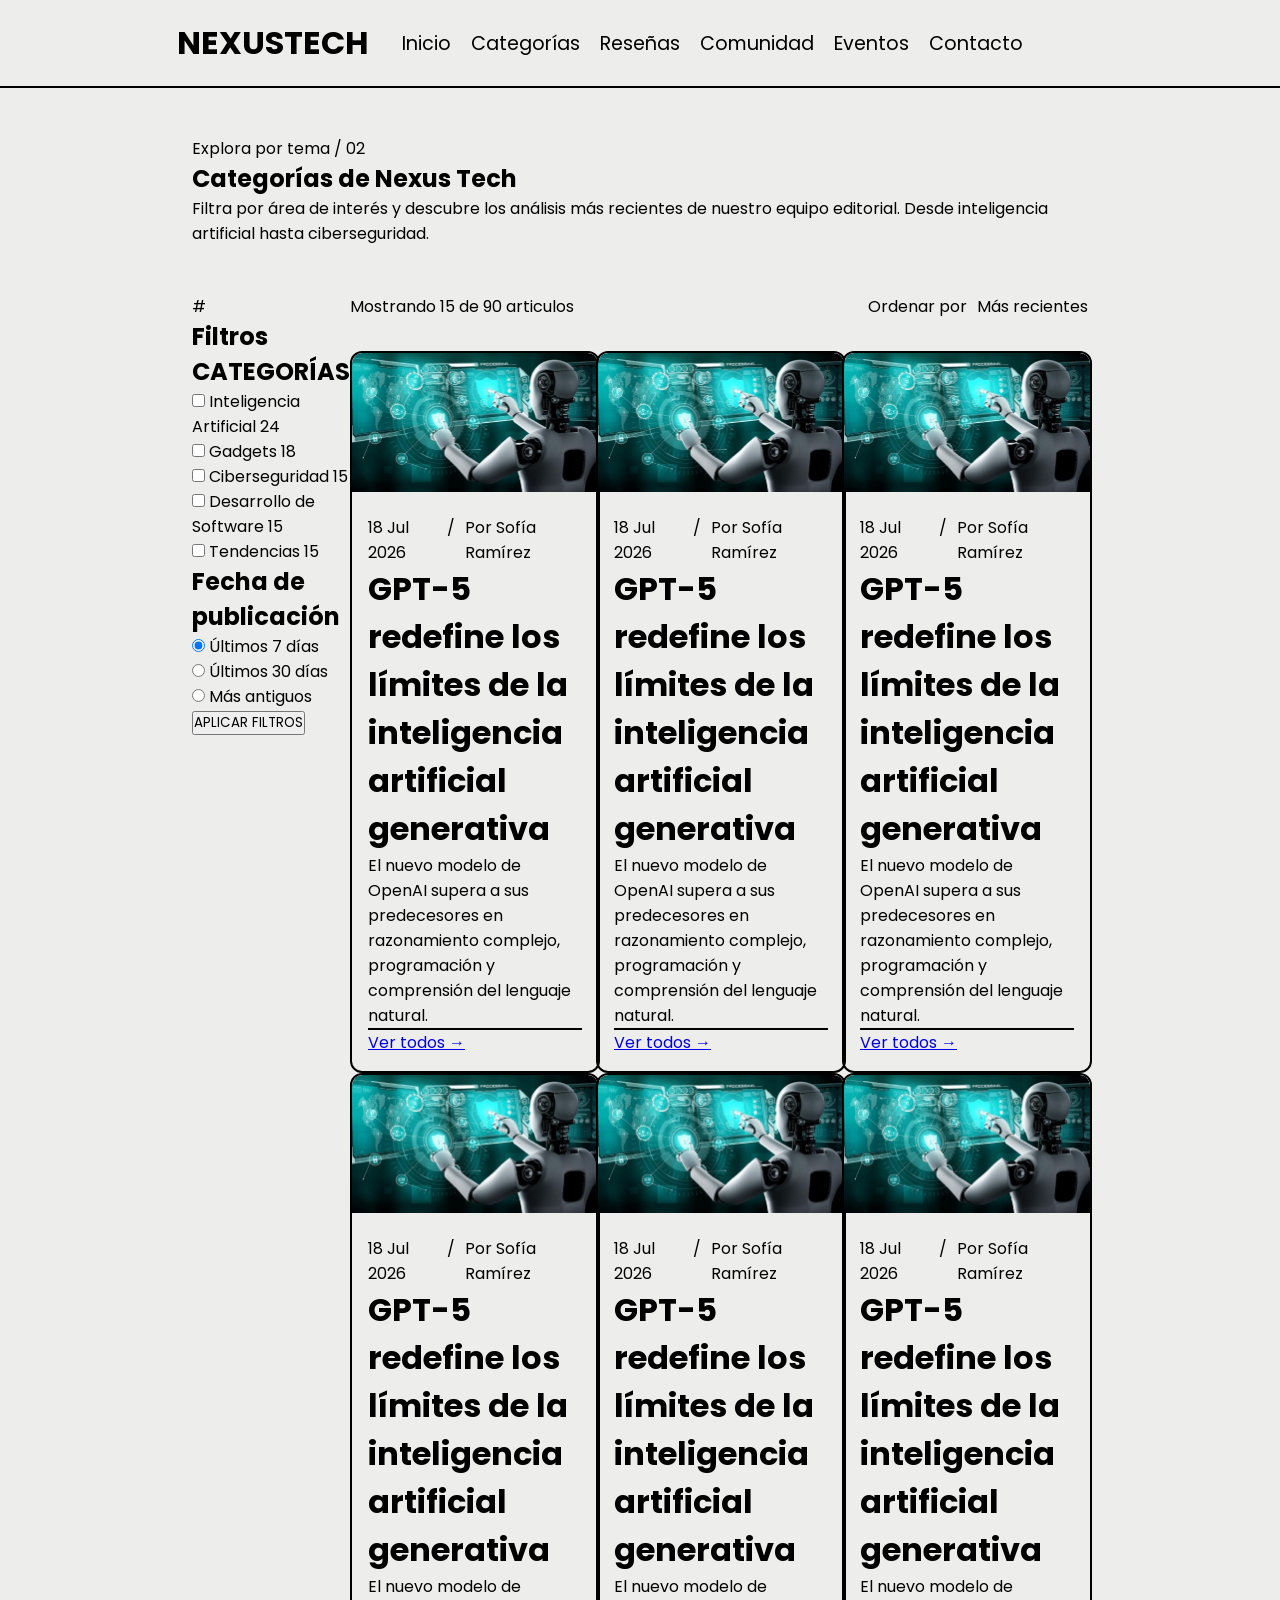
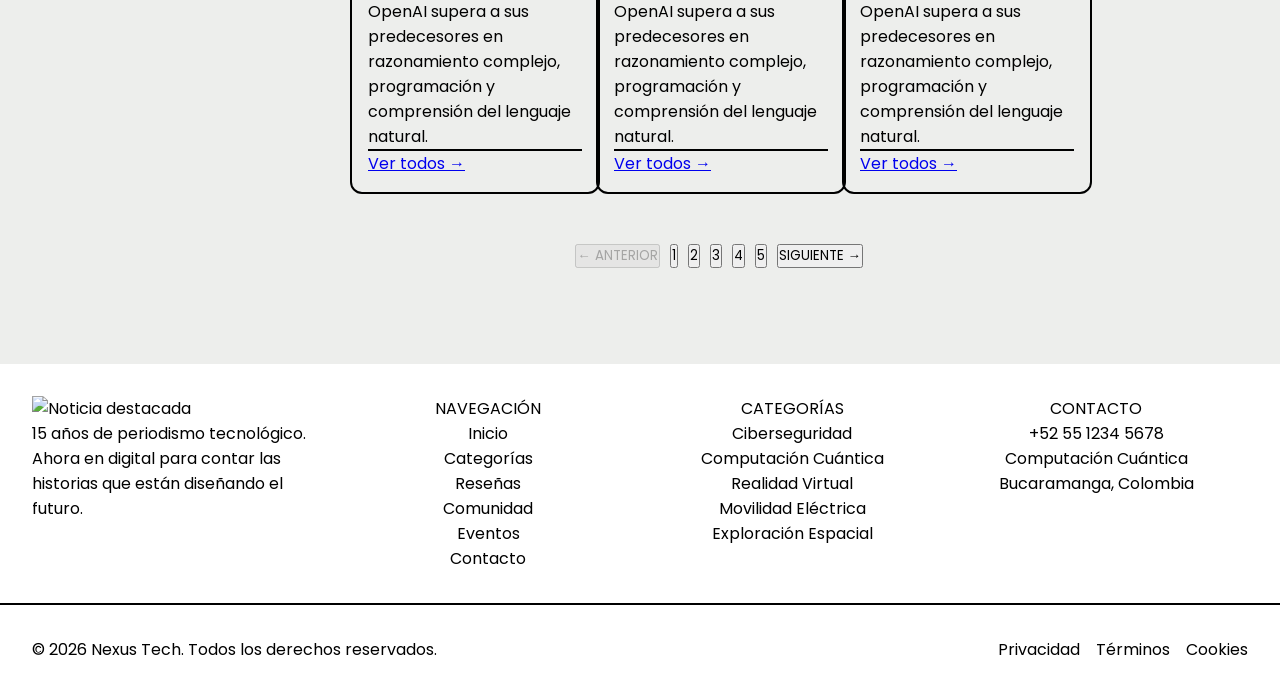
==== pages/categorias.html @ 527f2204 ":sparkles:feat(pagina-categorias): Creacion y edicion archivo pagina-categorias.html y categorias cs" ====
<!DOCTYPE html>
<html lang="en">
<head>
    <meta charset="UTF-8">
    <meta name="viewport" content="width=device-width, initial-scale=1.0">
    <link rel="stylesheet" href="/css/main.css">
    <link rel="stylesheet" href="/css/style.css">
    <link rel="stylesheet" href="/css/categorias.css">
    <title>Document</title>
</head>
<body>
    <header class="main-header">
        <div class="logo">
            <h1 class="title">NEXUSTECH</h1>
        </div>
        <nav class="navbar">
            <ul class="navbar__list">
                <li class="navbar__item">
                    <a href="../index.html" class="navbar__link navbar__link--active">Inicio</a>
                </li>
                <li class="navbar__item">
                    <a href="categorias.html" class="navbar__link">Categorías</a>
                </li>
                <li class="navbar__item">
                    <a href="resenas.html" class="navbar__link">Reseñas</a>
                </li>
                <li class="navbar__item">
                    <a href="contacto.html" class="navbar__link">Comunidad</a>
                </li>
                <li class="navbar__item">
                    <a href="contacto.html" class="navbar__link">Eventos</a>
                </li>
                <li class="navbar__item">
                    <a href="contacto.html" class="navbar__link">Contacto</a>
                </li>
            </ul>
        </nav>
    </header>
    <main>
        <!-------- Seccion del title header --------->
        <section>
            <div class="header-titles">
                <p class="header-titles__subtitle">Explora por tema / 02</p>
                <h1 class="header-titles__title">Categorías<section class="header-titles__title-light">&nbsp;de Nexus Tech</section></h1>
                <p class="header-titles__description">Filtra por área de interés y descubre los análisis más recientes de nuestro equipo editorial. Desde inteligencia artificial hasta ciberseguridad.</p>
            </div>
        </section>
        <!-------- Aside y articulos Grid --------->
        <div class="main-layout">
            <aside class="filter-sidebar">
                <p class="filter-sidebar__icono-title">#</p>
                <h1 class="filter-sidebar__title">Filtros</h1>
                <h1 class="filter-sidebar__title-categories">CATEGORÍAS</h1>
                <div class="filter-option">
                    <input type="checkbox" id="ia" name="category" value="ia">
                    <label for="ia">Inteligencia Artificial</label>
                    <span class="badge">24</span>
                </div>

                <div class="filter-option">
                    <input type="checkbox" id="gadgets" name="category" value="gadgets">
                    <label for="gadgets">Gadgets</label>
                    <span class="badge">18</span>
                </div>

                <div class="filter-option">
                    <input type="checkbox" id="ciberseguridad" name="category" value="ciberseguridad">
                    <label for="ciberseguridad">Ciberseguridad</label>
                    <span class="badge">15</span>
                </div>

                <div class="filter-option">
                    <input type="checkbox" id="ciberseguridad" name="category" value="ciberseguridad">
                    <label for="ciberseguridad">Desarrollo de Software</label>
                    <span class="badge">15</span>
                </div>

                <div class="filter-option">
                    <input type="checkbox" id="ciberseguridad" name="category" value="ciberseguridad">
                    <label for="ciberseguridad">Tendencias</label>
                    <span class="badge">15</span>
                </div>
                <h1 class="filter-sidebar__title-categories">Fecha de publicación</h1>
                <div class="filter-option">
                    <input type="radio" id="7dias" name="date_filter" value="7dias" checked>
                    <label for="7dias">Últimos 7 días</label>
                </div>

                <div class="filter-option">
                    <input type="radio" id="30dias" name="date_filter" value="30dias">
                    <label for="30dias">Últimos 30 días</label>
                </div>

                <div class="filter-option">
                    <input type="radio" id="antiguos" name="date_filter" value="antiguos">
                    <label for="antiguos">Más antiguos</label>
                </div>
                <button class="filter-sidebar__button">APLICAR FILTROS</button>
            </aside>
            <div class="section-cards">
                <div class="section-cards__header">
                    <div class="section-cards__section-left">
                        <p cards__header-title>Mostrando<section class="cards__header-title-light">&nbsp;15</section>&nbsp;de<section class="cards__header-title-light">&nbsp;90</section>&nbsp;articulos</p>
                    </div>
                    <div class="section-cards__section-right">
                        <p>Ordenar por</p>
                        <p class="section-right__box">Más recientes</p>
                    </div>
                </div>
                <div class="all-articles-grid">
                    <div class="grid-cards__card">
                        <picture>
                            <img src="/assets/img/tecnologia.jpg" alt="Noticia destacada" class="grid-cards__img">
                        </picture>
                        <div class="grid-cards__info">
                            <div class="grid-cards__header">
                                <p class="grid-cards__fecha">18 Jul 2026</p>
                                <span>/</span>
                                <p class="grid-cards__autor">Por <span class="grid-cards__autor--light">Sofía Ramírez</span></p>
                            </div>
                            <h1 class="grid-cards__title">GPT-5 redefine los límites de la inteligencia artificial generativa</h1>
                            <p class="grid-cards_description">El nuevo modelo de OpenAI supera a sus predecesores en razonamiento complejo, programación y comprensión del lenguaje natural.</p>
                            <a href="pages/categorias.html" class="grid-cards__link">
                                Ver todos <span class="section-header__arrow">→</span>
                            </a>
                        </div>
                    </div>
    
                    <div class="grid-cards__card">
                        <picture>
                            <img src="/assets/img/tecnologia.jpg" alt="Noticia destacada" class="grid-cards__img">
                        </picture>
                        <div class="grid-cards__info">
                            <div class="grid-cards__header">
                                <p class="grid-cards__fecha">18 Jul 2026</p>
                                <span>/</span>
                                <p class="grid-cards__autor">Por <span class="grid-cards__autor--light">Sofía Ramírez</span></p>
                            </div>
                            <h1 class="grid-cards__title">GPT-5 redefine los límites de la inteligencia artificial generativa</h1>
                            <p class="grid-cards_description">El nuevo modelo de OpenAI supera a sus predecesores en razonamiento complejo, programación y comprensión del lenguaje natural.</p>
                            <a href="pages/categorias.html" class="grid-cards__link">
                                Ver todos <span class="section-header__arrow">→</span>
                            </a>
                        </div>
                    </div>
                    <div class="grid-cards__card">
                        <picture>
                            <img src="/assets/img/tecnologia.jpg" alt="Noticia destacada" class="grid-cards__img">
                        </picture>
                        <div class="grid-cards__info">
                            <div class="grid-cards__header">
                                <p class="grid-cards__fecha">18 Jul 2026</p>
                                <span>/</span>
                                <p class="grid-cards__autor">Por <span class="grid-cards__autor--light">Sofía Ramírez</span></p>
                            </div>
                            <h1 class="grid-cards__title">GPT-5 redefine los límites de la inteligencia artificial generativa</h1>
                            <p class="grid-cards_description">El nuevo modelo de OpenAI supera a sus predecesores en razonamiento complejo, programación y comprensión del lenguaje natural.</p>
                            <a href="pages/categorias.html" class="grid-cards__link">
                                Ver todos <span class="section-header__arrow">→</span>
                            </a>
                        </div>
                    </div>
                    <div class="grid-cards__card">
                        <picture>
                            <img src="/assets/img/tecnologia.jpg" alt="Noticia destacada" class="grid-cards__img">
                        </picture>
                        <div class="grid-cards__info">
                            <div class="grid-cards__header">
                                <p class="grid-cards__fecha">18 Jul 2026</p>
                                <span>/</span>
                                <p class="grid-cards__autor">Por <span class="grid-cards__autor--light">Sofía Ramírez</span></p>
                            </div>
                            <h1 class="grid-cards__title">GPT-5 redefine los límites de la inteligencia artificial generativa</h1>
                            <p class="grid-cards_description">El nuevo modelo de OpenAI supera a sus predecesores en razonamiento complejo, programación y comprensión del lenguaje natural.</p>
                            <a href="pages/categorias.html" class="grid-cards__link">
                                Ver todos <span class="section-header__arrow">→</span>
                            </a>
                        </div>
                    </div>
                    <div class="grid-cards__card">
                        <picture>
                            <img src="/assets/img/tecnologia.jpg" alt="Noticia destacada" class="grid-cards__img">
                        </picture>
                        <div class="grid-cards__info">
                            <div class="grid-cards__header">
                                <p class="grid-cards__fecha">18 Jul 2026</p>
                                <span>/</span>
                                <p class="grid-cards__autor">Por <span class="grid-cards__autor--light">Sofía Ramírez</span></p>
                            </div>
                            <h1 class="grid-cards__title">GPT-5 redefine los límites de la inteligencia artificial generativa</h1>
                            <p class="grid-cards_description">El nuevo modelo de OpenAI supera a sus predecesores en razonamiento complejo, programación y comprensión del lenguaje natural.</p>
                            <a href="pages/categorias.html" class="grid-cards__link">
                                Ver todos <span class="section-header__arrow">→</span>
                            </a>
                        </div>
                    </div>
                    <div class="grid-cards__card">
                        <picture>
                            <img src="/assets/img/tecnologia.jpg" alt="Noticia destacada" class="grid-cards__img">
                        </picture>
                        <div class="grid-cards__info">
                            <div class="grid-cards__header">
                                <p class="grid-cards__fecha">18 Jul 2026</p>
                                <span>/</span>
                                <p class="grid-cards__autor">Por <span class="grid-cards__autor--light">Sofía Ramírez</span></p>
                            </div>
                            <h1 class="grid-cards__title">GPT-5 redefine los límites de la inteligencia artificial generativa</h1>
                            <p class="grid-cards_description">El nuevo modelo de OpenAI supera a sus predecesores en razonamiento complejo, programación y comprensión del lenguaje natural.</p>
                            <a href="pages/categorias.html" class="grid-cards__link">
                                Ver todos <span class="section-header__arrow">→</span>
                            </a>
                        </div>
                    </div>
                </div>
                <div aria-label="Paginación de artículos">
                    <ul class="pagination">
                        <li>
                            <button class="page-btn page-prev" disabled>&larr; ANTERIOR</button>
                        </li>
                        <li>
                            <button class="page-btn active" aria-current="page">1</button>
                        </li>
                        <li>
                            <button class="page-btn">2</button>
                        </li>
                        <li>
                            <button class="page-btn">3</button>
                        </li>
                        <li>
                            <button class="page-btn">4</button>
                        </li>
                        <li>
                            <button class="page-btn">5</button>
                        </li>
                        <li>
                            <button class="page-btn">SIGUIENTE &rarr;</button>
                        </li>
                    </ul>
                </div>
            </div>
        </div>
    </main>
    <footer>
        <div class="footer-grid">
            <div class="footer-grid__section-one">
                <picture>
                    <img src="/assets/img/" alt="Noticia destacada" class="section-one__img">
                </picture>
                <p>15 años de periodismo tecnológico. Ahora en digital para contar las historias que están diseñando el futuro.</p>
            </div>
            <div class="footer-grid__section-list">
                <p class="section-two__light">NAVEGACIÓN</p>
                <p>Inicio</p>
                <p>Categorías</p>
                <p>Reseñas</p>
                <p>Comunidad</p>
                <p>Eventos</p>
                <p>Contacto</p>
            </div>
            <div class="footer-grid__section-list">
                <p section-three__light>CATEGORÍAS</p>
                <p>Ciberseguridad</p>
                <p>Computación Cuántica</p>
                <p>Realidad Virtual</p>
                <p>Movilidad Eléctrica</p>
                <p>Exploración Espacial</p>
            </div>
            <div class="footer-grid__section-list">
                <p section-four__light>CONTACTO</p>
                <p>+52 55 1234 5678</p>
                <p>Computación Cuántica</p>
                <p>Bucaramanga, Colombia</p>
            </div>
        </div>
        <div class="footer-bottom">
            <p>© 2026 Nexus Tech. Todos los derechos reservados.</p>
            <div class="footer-bottom__info">
                <p>Privacidad</p>
                <p>Términos</p>
                <p>Cookies</p>
            </div>
        </div>
    </footer>
    
</body>
</html>
---- css/main.css ----
@import url('https://fonts.googleapis.com/css2?family=Lora:ital,wght@0,400..700;1,400..700&family=Poppins:wght@400;900&display=swap');

:root{
    --primary-color: #edeeec;
    --secundary-color: #6ea8dc;
}

*{
    padding: 0;
    margin: 0;
    font-family: "Poppins", sans-serif;
}

body{
    background-color: var(--primary-color);
}
---- css/style.css ----
/*----------HEADER-----------*/

.main-header{
    display: flex;
    justify-content: space-around;
    padding: 1.2rem 15rem 1.2rem 10rem;
    border-bottom: 2px solid black;
    align-items: center;
}

.navbar__list{
    display: flex;
    gap: 20px;
}

ul {
  list-style: none; 
  padding: 0;       
  margin: 0;        
}

.navbar__item a{
    font-size: 1.2rem;
    font-weight: 400;
    text-decoration: none;
    color: black;
}

/*----------BANNER-----------*/

.banner {
    display: flex;
    justify-content: space-between;
    align-items: stretch; 
    width: 70vw;
    height: auto;
    border: 2px solid black;
    border-radius: 1rem;
    margin: 2rem auto 0; 
    overflow: hidden;
    padding: 0; 
}


.banner__firstSection {
    display: flex;
    flex-direction: column;
    justify-content: center; 
    width: 60%;
    gap: 1rem;
    border-right: 2px solid var(--color-border, #333);   
    padding: 4rem 6rem 4rem 4rem
}

.banner__buttons{
    display: flex;
    gap: 1rem;
}

.banner__buttons .button_uno{
    width: 10rem;
    height: 3rem;
    border-radius: 5px;
}

.banner__buttons .button_dos{
    width: 9rem;
    height: 3rem;
    border-radius: 5px;
}

.banner__secondSection {
    width: 50%;
    display: flex;
    flex-direction: column;
    justify-content: center;
    padding: 1rem 1rem 1rem 1rem;
}

.secondSection_card{
    width: 100%;                  
    height: 100%;
    background-color: white;
}

/*----------ARTICLES SECTION-----------*/

.articles-section{
    display: flex;
    margin: auto;
    margin-top: 3rem;
    width: 70vw;
    flex-direction: column;
    justify-content: center;
}

.section-header{
    justify-content: center;
}

.section-header__title-group{
    display: flex;
    align-items: center;
    justify-content: space-between;
}

/*----------CARDS----------*/

.grid-cards{
    display: grid;
    grid-template-columns: repeat(3, 1fr);
    grid-template-rows: repeat(2,1fr);
    row-gap: 2rem;
    column-gap: 5rem;
    
}

.grid-cards__card{
    width: 100%;
    height: auto;
    border: 2px solid black;
    border-radius: 12px;
    overflow: hidden;
}

.grid-cards__img{
    width: 100%;
    border-radius: 10px 10px 0 0;
    overflow: hidden;
}

.grid-cards__info{
    padding: 1rem;
}

.grid-cards__header{
    display: flex;
    gap: 10px
}

.grid-cards_description{
    border-bottom: 2px solid black;
}

footer{
    background-color: white;
    margin: auto;
    margin-top: 6rem;
}

.footer-grid{
    display: grid;
    grid-template-columns: repeat(4, 1fr);
    padding: 2rem;
    border-bottom: 2px solid black;
}

.footer-grid__section-list{
    display: flex;
    flex-direction: column;
    text-align: center;
}

.footer-bottom{
    display: flex;
    justify-content: space-between;
    padding: 2rem;
}

.footer-bottom p{
    width: 40%;
}

.footer-bottom__info{
    display: flex;
    gap: 1rem;
}
---- css/categorias.css ----
.header-titles{
    margin: auto;
    margin-top: 3rem;
    width: 70vw;
}

.header-titles__title{
    display: flex;
}

.main-layout{
    display: flex;
    margin: auto;
    margin-top: 3rem;
    width: 70vw;
}

.all-articles-grid{
    display: grid;
    grid-template-columns: repeat(3,1fr);
}

.section-cards__header{
    display: flex;
    justify-content: space-between;
    margin-bottom: 2rem;
}

.section-cards__section-left{
    display: flex;
}

.section-cards__section-right{
    display: flex;
    gap: 10px;
}

.pagination{
    display: flex;
    justify-content: center;
    margin-top: 3rem;
    gap: 10px;
}
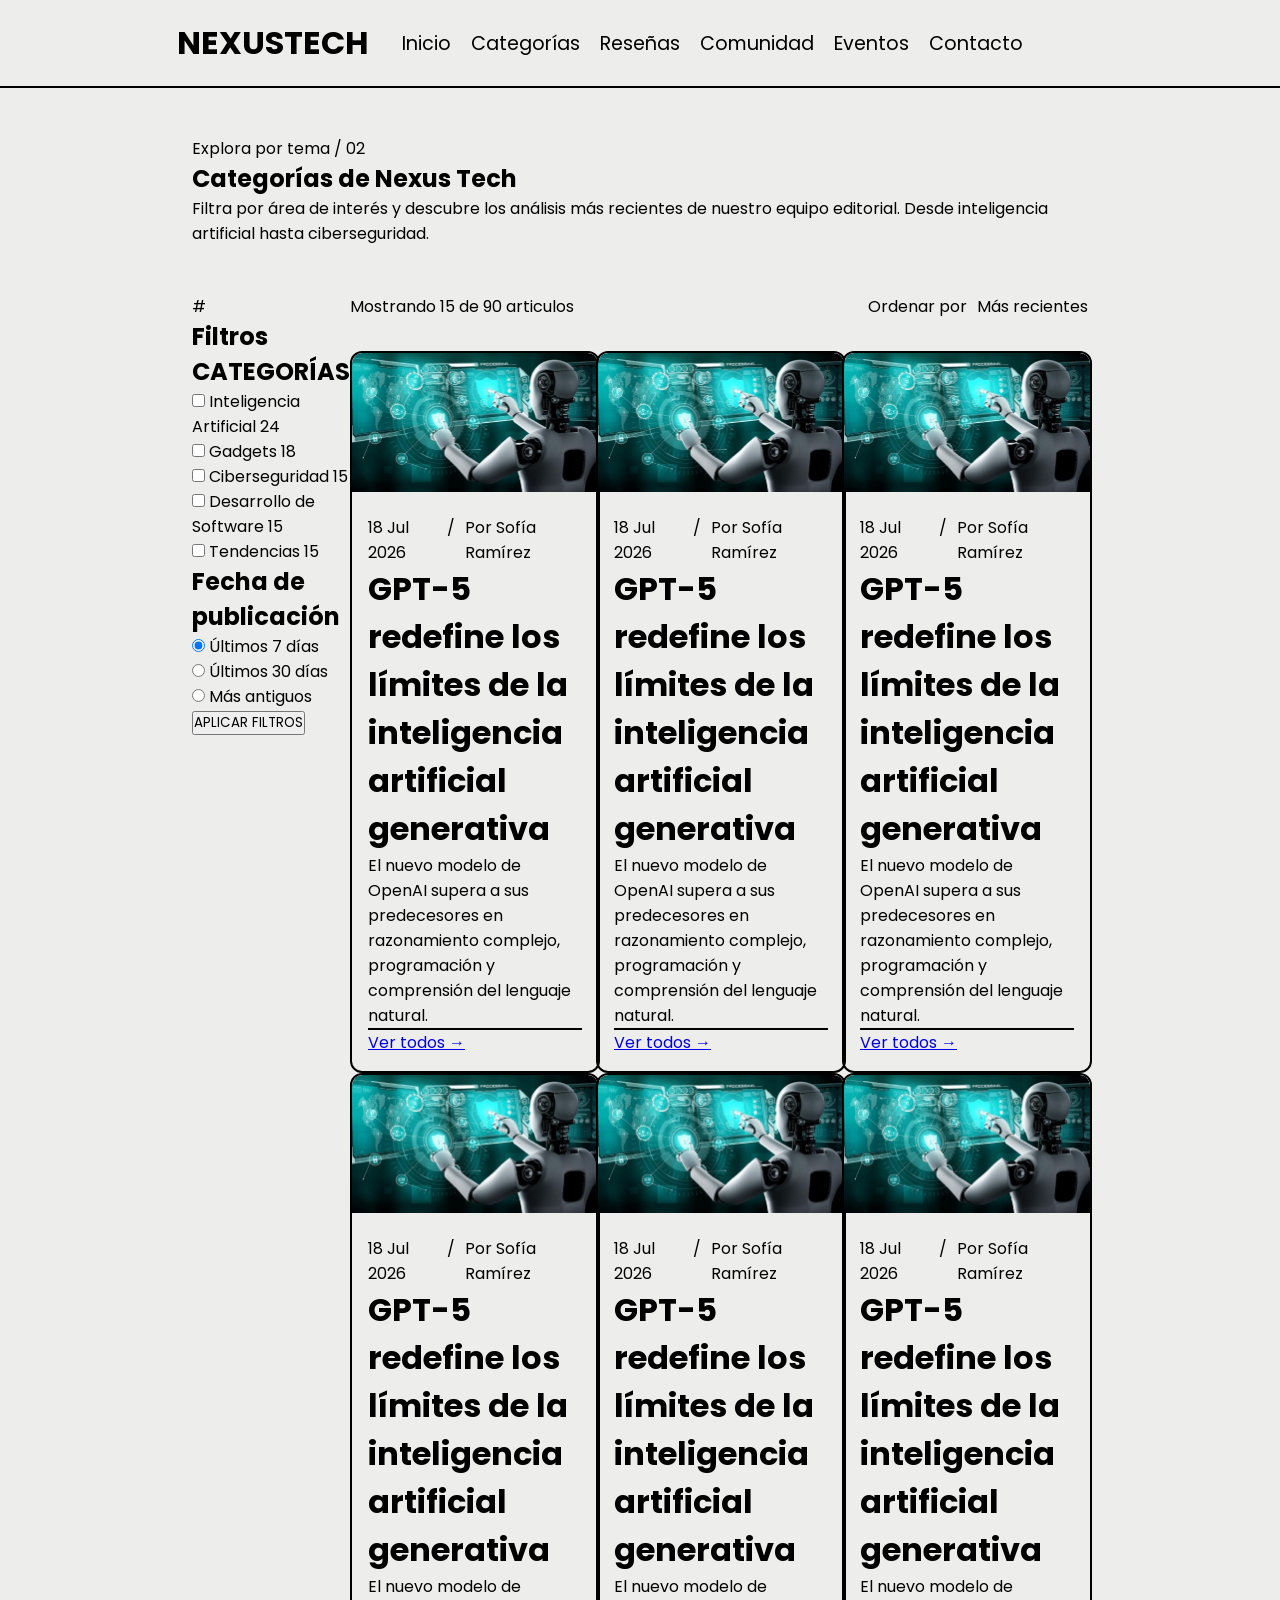
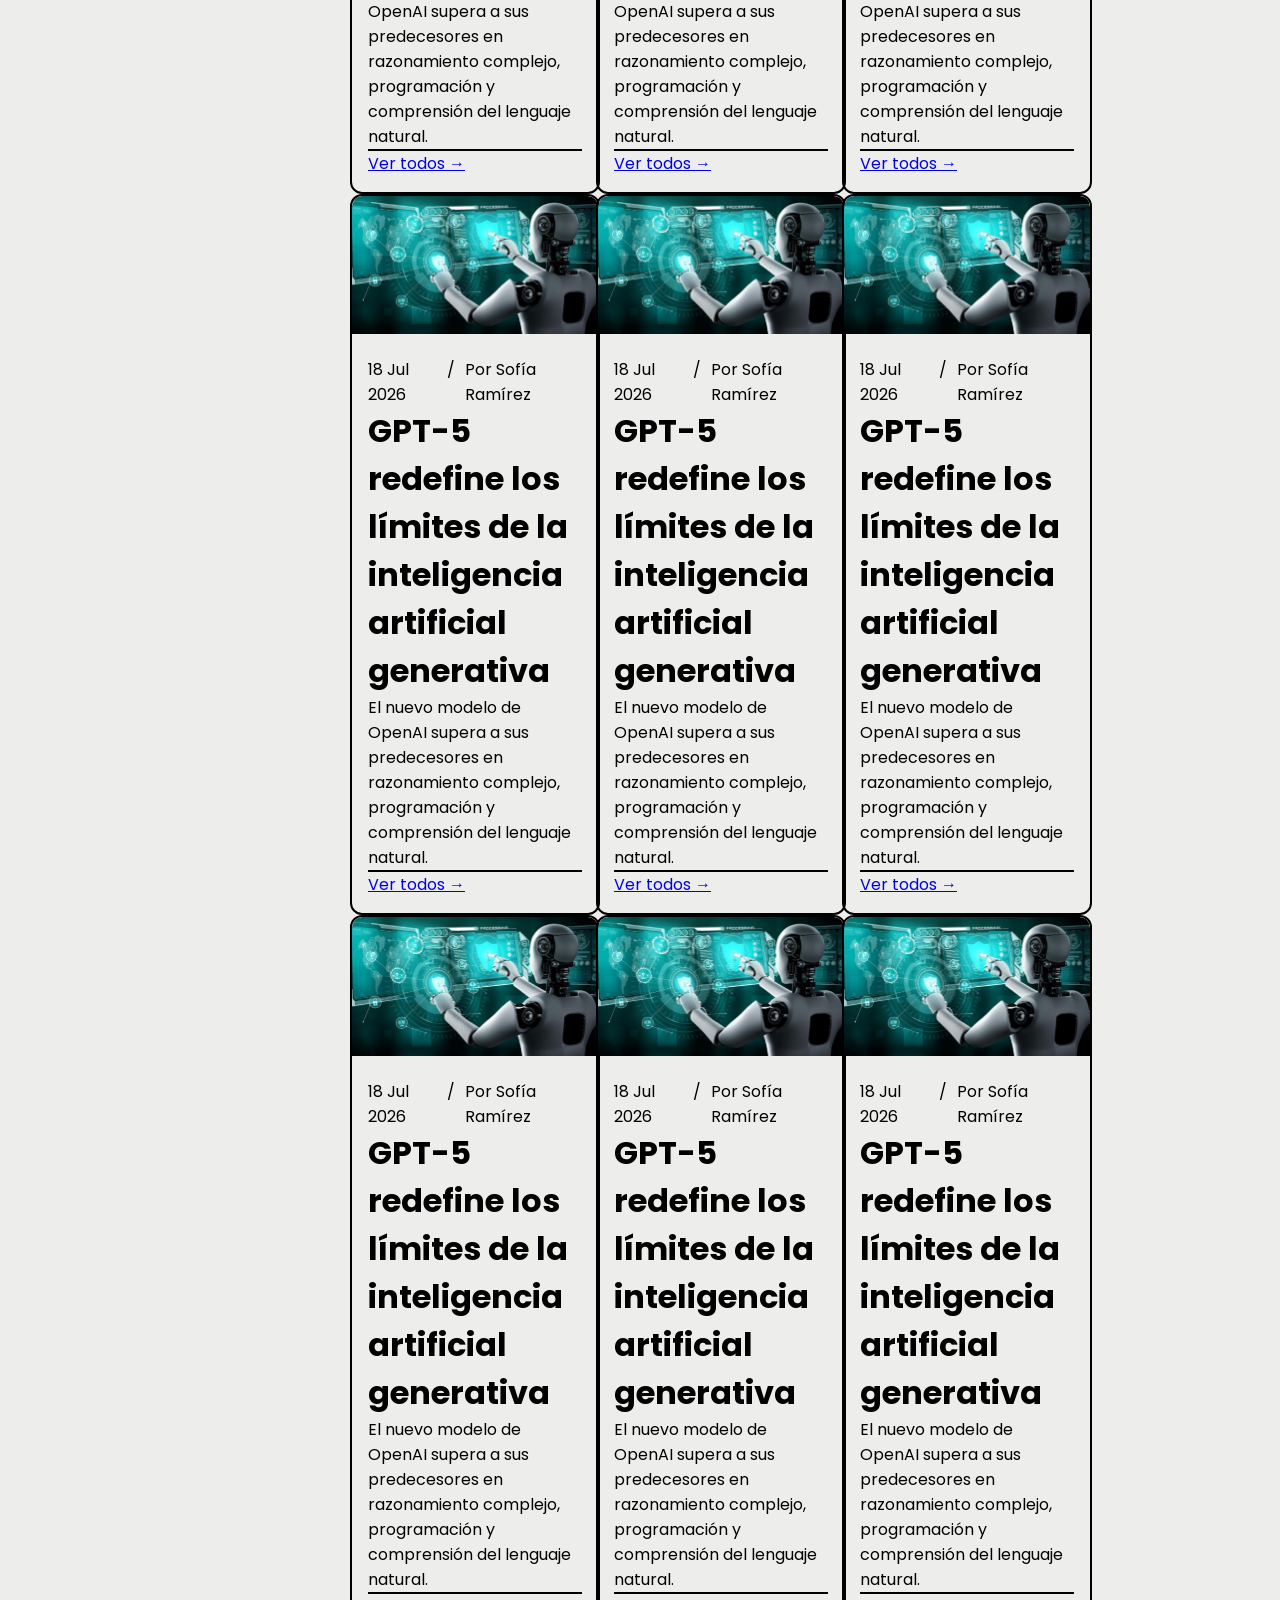
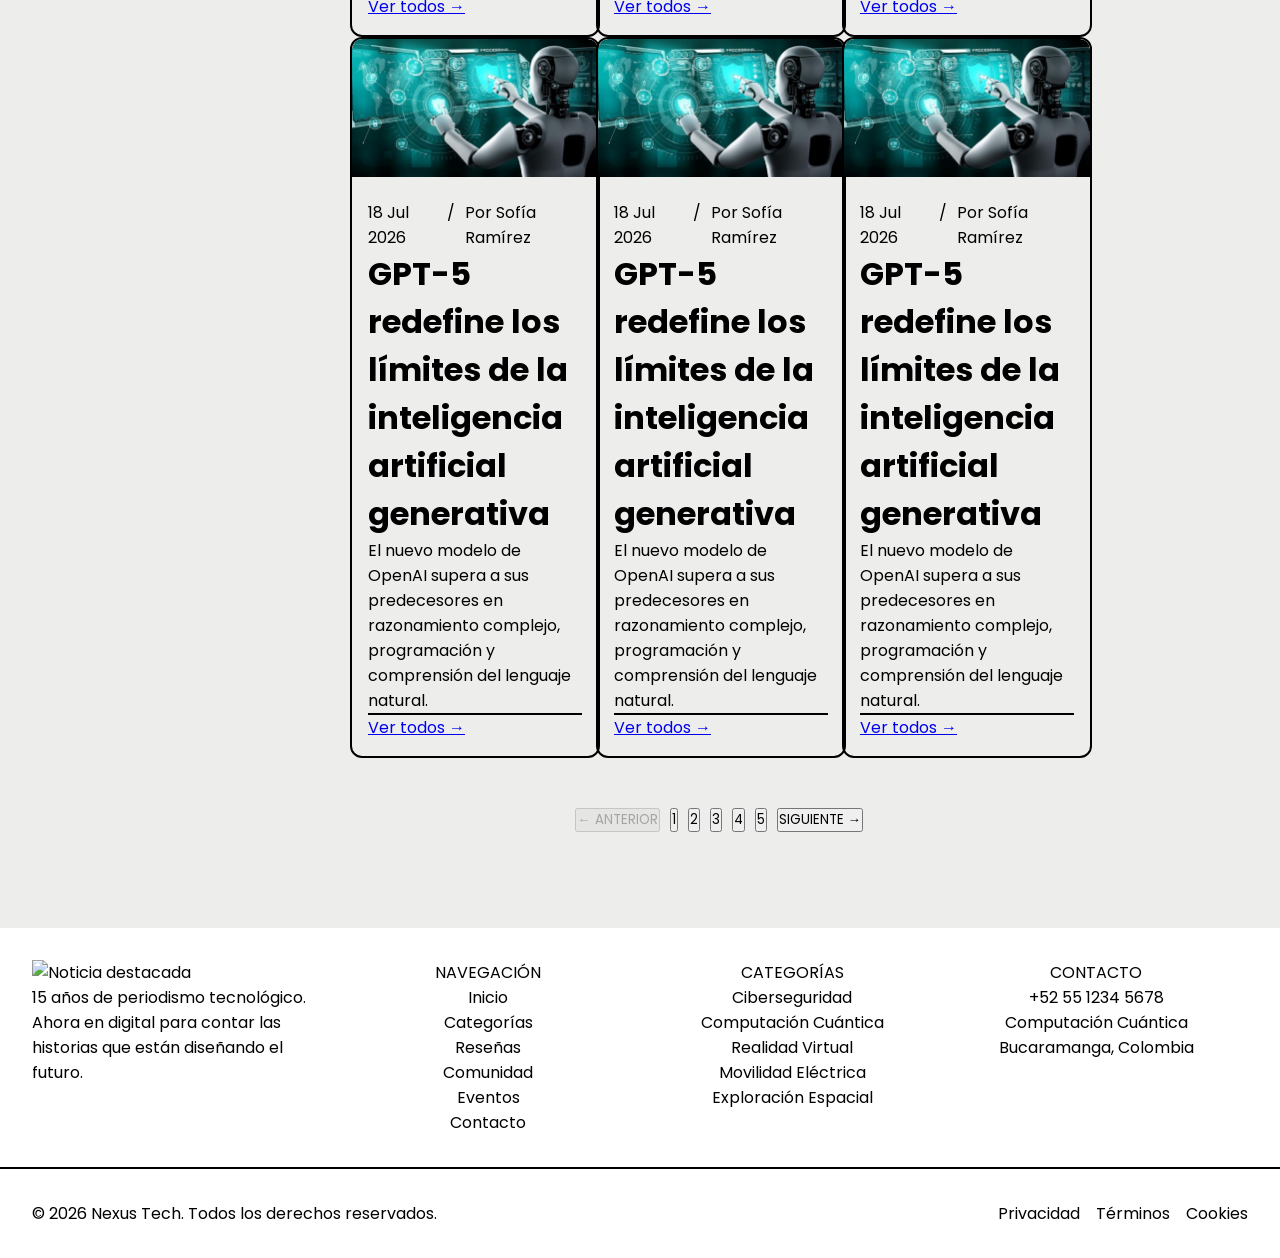
==== commit 13ae26f0: ":sparkles:feat(pagina-categorias): Nuevas cards de articulos agregadas" ====
--- a/pages/categorias.html
+++ b/pages/categorias.html
@@ -211,6 +211,159 @@
                             </a>
                         </div>
                     </div>
+                    <div class="grid-cards__card">
+                        <picture>
+                            <img src="/assets/img/tecnologia.jpg" alt="Noticia destacada" class="grid-cards__img">
+                        </picture>
+                        <div class="grid-cards__info">
+                            <div class="grid-cards__header">
+                                <p class="grid-cards__fecha">18 Jul 2026</p>
+                                <span>/</span>
+                                <p class="grid-cards__autor">Por <span class="grid-cards__autor--light">Sofía Ramírez</span></p>
+                            </div>
+                            <h1 class="grid-cards__title">GPT-5 redefine los límites de la inteligencia artificial generativa</h1>
+                            <p class="grid-cards_description">El nuevo modelo de OpenAI supera a sus predecesores en razonamiento complejo, programación y comprensión del lenguaje natural.</p>
+                            <a href="pages/categorias.html" class="grid-cards__link">
+                                Ver todos <span class="section-header__arrow">→</span>
+                            </a>
+                        </div>
+                    </div>
+                    <div class="grid-cards__card">
+                        <picture>
+                            <img src="/assets/img/tecnologia.jpg" alt="Noticia destacada" class="grid-cards__img">
+                        </picture>
+                        <div class="grid-cards__info">
+                            <div class="grid-cards__header">
+                                <p class="grid-cards__fecha">18 Jul 2026</p>
+                                <span>/</span>
+                                <p class="grid-cards__autor">Por <span class="grid-cards__autor--light">Sofía Ramírez</span></p>
+                            </div>
+                            <h1 class="grid-cards__title">GPT-5 redefine los límites de la inteligencia artificial generativa</h1>
+                            <p class="grid-cards_description">El nuevo modelo de OpenAI supera a sus predecesores en razonamiento complejo, programación y comprensión del lenguaje natural.</p>
+                            <a href="pages/categorias.html" class="grid-cards__link">
+                                Ver todos <span class="section-header__arrow">→</span>
+                            </a>
+                        </div>
+                    </div>
+                    <div class="grid-cards__card">
+                        <picture>
+                            <img src="/assets/img/tecnologia.jpg" alt="Noticia destacada" class="grid-cards__img">
+                        </picture>
+                        <div class="grid-cards__info">
+                            <div class="grid-cards__header">
+                                <p class="grid-cards__fecha">18 Jul 2026</p>
+                                <span>/</span>
+                                <p class="grid-cards__autor">Por <span class="grid-cards__autor--light">Sofía Ramírez</span></p>
+                            </div>
+                            <h1 class="grid-cards__title">GPT-5 redefine los límites de la inteligencia artificial generativa</h1>
+                            <p class="grid-cards_description">El nuevo modelo de OpenAI supera a sus predecesores en razonamiento complejo, programación y comprensión del lenguaje natural.</p>
+                            <a href="pages/categorias.html" class="grid-cards__link">
+                                Ver todos <span class="section-header__arrow">→</span>
+                            </a>
+                        </div>
+                    </div>
+                    <div class="grid-cards__card">
+                        <picture>
+                            <img src="/assets/img/tecnologia.jpg" alt="Noticia destacada" class="grid-cards__img">
+                        </picture>
+                        <div class="grid-cards__info">
+                            <div class="grid-cards__header">
+                                <p class="grid-cards__fecha">18 Jul 2026</p>
+                                <span>/</span>
+                                <p class="grid-cards__autor">Por <span class="grid-cards__autor--light">Sofía Ramírez</span></p>
+                            </div>
+                            <h1 class="grid-cards__title">GPT-5 redefine los límites de la inteligencia artificial generativa</h1>
+                            <p class="grid-cards_description">El nuevo modelo de OpenAI supera a sus predecesores en razonamiento complejo, programación y comprensión del lenguaje natural.</p>
+                            <a href="pages/categorias.html" class="grid-cards__link">
+                                Ver todos <span class="section-header__arrow">→</span>
+                            </a>
+                        </div>
+                    </div>
+                    <div class="grid-cards__card">
+                        <picture>
+                            <img src="/assets/img/tecnologia.jpg" alt="Noticia destacada" class="grid-cards__img">
+                        </picture>
+                        <div class="grid-cards__info">
+                            <div class="grid-cards__header">
+                                <p class="grid-cards__fecha">18 Jul 2026</p>
+                                <span>/</span>
+                                <p class="grid-cards__autor">Por <span class="grid-cards__autor--light">Sofía Ramírez</span></p>
+                            </div>
+                            <h1 class="grid-cards__title">GPT-5 redefine los límites de la inteligencia artificial generativa</h1>
+                            <p class="grid-cards_description">El nuevo modelo de OpenAI supera a sus predecesores en razonamiento complejo, programación y comprensión del lenguaje natural.</p>
+                            <a href="pages/categorias.html" class="grid-cards__link">
+                                Ver todos <span class="section-header__arrow">→</span>
+                            </a>
+                        </div>
+                    </div>
+                    <div class="grid-cards__card">
+                        <picture>
+                            <img src="/assets/img/tecnologia.jpg" alt="Noticia destacada" class="grid-cards__img">
+                        </picture>
+                        <div class="grid-cards__info">
+                            <div class="grid-cards__header">
+                                <p class="grid-cards__fecha">18 Jul 2026</p>
+                                <span>/</span>
+                                <p class="grid-cards__autor">Por <span class="grid-cards__autor--light">Sofía Ramírez</span></p>
+                            </div>
+                            <h1 class="grid-cards__title">GPT-5 redefine los límites de la inteligencia artificial generativa</h1>
+                            <p class="grid-cards_description">El nuevo modelo de OpenAI supera a sus predecesores en razonamiento complejo, programación y comprensión del lenguaje natural.</p>
+                            <a href="pages/categorias.html" class="grid-cards__link">
+                                Ver todos <span class="section-header__arrow">→</span>
+                            </a>
+                        </div>
+                    </div>
+                    <div class="grid-cards__card">
+                        <picture>
+                            <img src="/assets/img/tecnologia.jpg" alt="Noticia destacada" class="grid-cards__img">
+                        </picture>
+                        <div class="grid-cards__info">
+                            <div class="grid-cards__header">
+                                <p class="grid-cards__fecha">18 Jul 2026</p>
+                                <span>/</span>
+                                <p class="grid-cards__autor">Por <span class="grid-cards__autor--light">Sofía Ramírez</span></p>
+                            </div>
+                            <h1 class="grid-cards__title">GPT-5 redefine los límites de la inteligencia artificial generativa</h1>
+                            <p class="grid-cards_description">El nuevo modelo de OpenAI supera a sus predecesores en razonamiento complejo, programación y comprensión del lenguaje natural.</p>
+                            <a href="pages/categorias.html" class="grid-cards__link">
+                                Ver todos <span class="section-header__arrow">→</span>
+                            </a>
+                        </div>
+                    </div>
+                    <div class="grid-cards__card">
+                        <picture>
+                            <img src="/assets/img/tecnologia.jpg" alt="Noticia destacada" class="grid-cards__img">
+                        </picture>
+                        <div class="grid-cards__info">
+                            <div class="grid-cards__header">
+                                <p class="grid-cards__fecha">18 Jul 2026</p>
+                                <span>/</span>
+                                <p class="grid-cards__autor">Por <span class="grid-cards__autor--light">Sofía Ramírez</span></p>
+                            </div>
+                            <h1 class="grid-cards__title">GPT-5 redefine los límites de la inteligencia artificial generativa</h1>
+                            <p class="grid-cards_description">El nuevo modelo de OpenAI supera a sus predecesores en razonamiento complejo, programación y comprensión del lenguaje natural.</p>
+                            <a href="pages/categorias.html" class="grid-cards__link">
+                                Ver todos <span class="section-header__arrow">→</span>
+                            </a>
+                        </div>
+                    </div>
+                    <div class="grid-cards__card">
+                        <picture>
+                            <img src="/assets/img/tecnologia.jpg" alt="Noticia destacada" class="grid-cards__img">
+                        </picture>
+                        <div class="grid-cards__info">
+                            <div class="grid-cards__header">
+                                <p class="grid-cards__fecha">18 Jul 2026</p>
+                                <span>/</span>
+                                <p class="grid-cards__autor">Por <span class="grid-cards__autor--light">Sofía Ramírez</span></p>
+                            </div>
+                            <h1 class="grid-cards__title">GPT-5 redefine los límites de la inteligencia artificial generativa</h1>
+                            <p class="grid-cards_description">El nuevo modelo de OpenAI supera a sus predecesores en razonamiento complejo, programación y comprensión del lenguaje natural.</p>
+                            <a href="pages/categorias.html" class="grid-cards__link">
+                                Ver todos <span class="section-header__arrow">→</span>
+                            </a>
+                        </div>
+                    </div>
                 </div>
                 <div aria-label="Paginación de artículos">
                     <ul class="pagination">
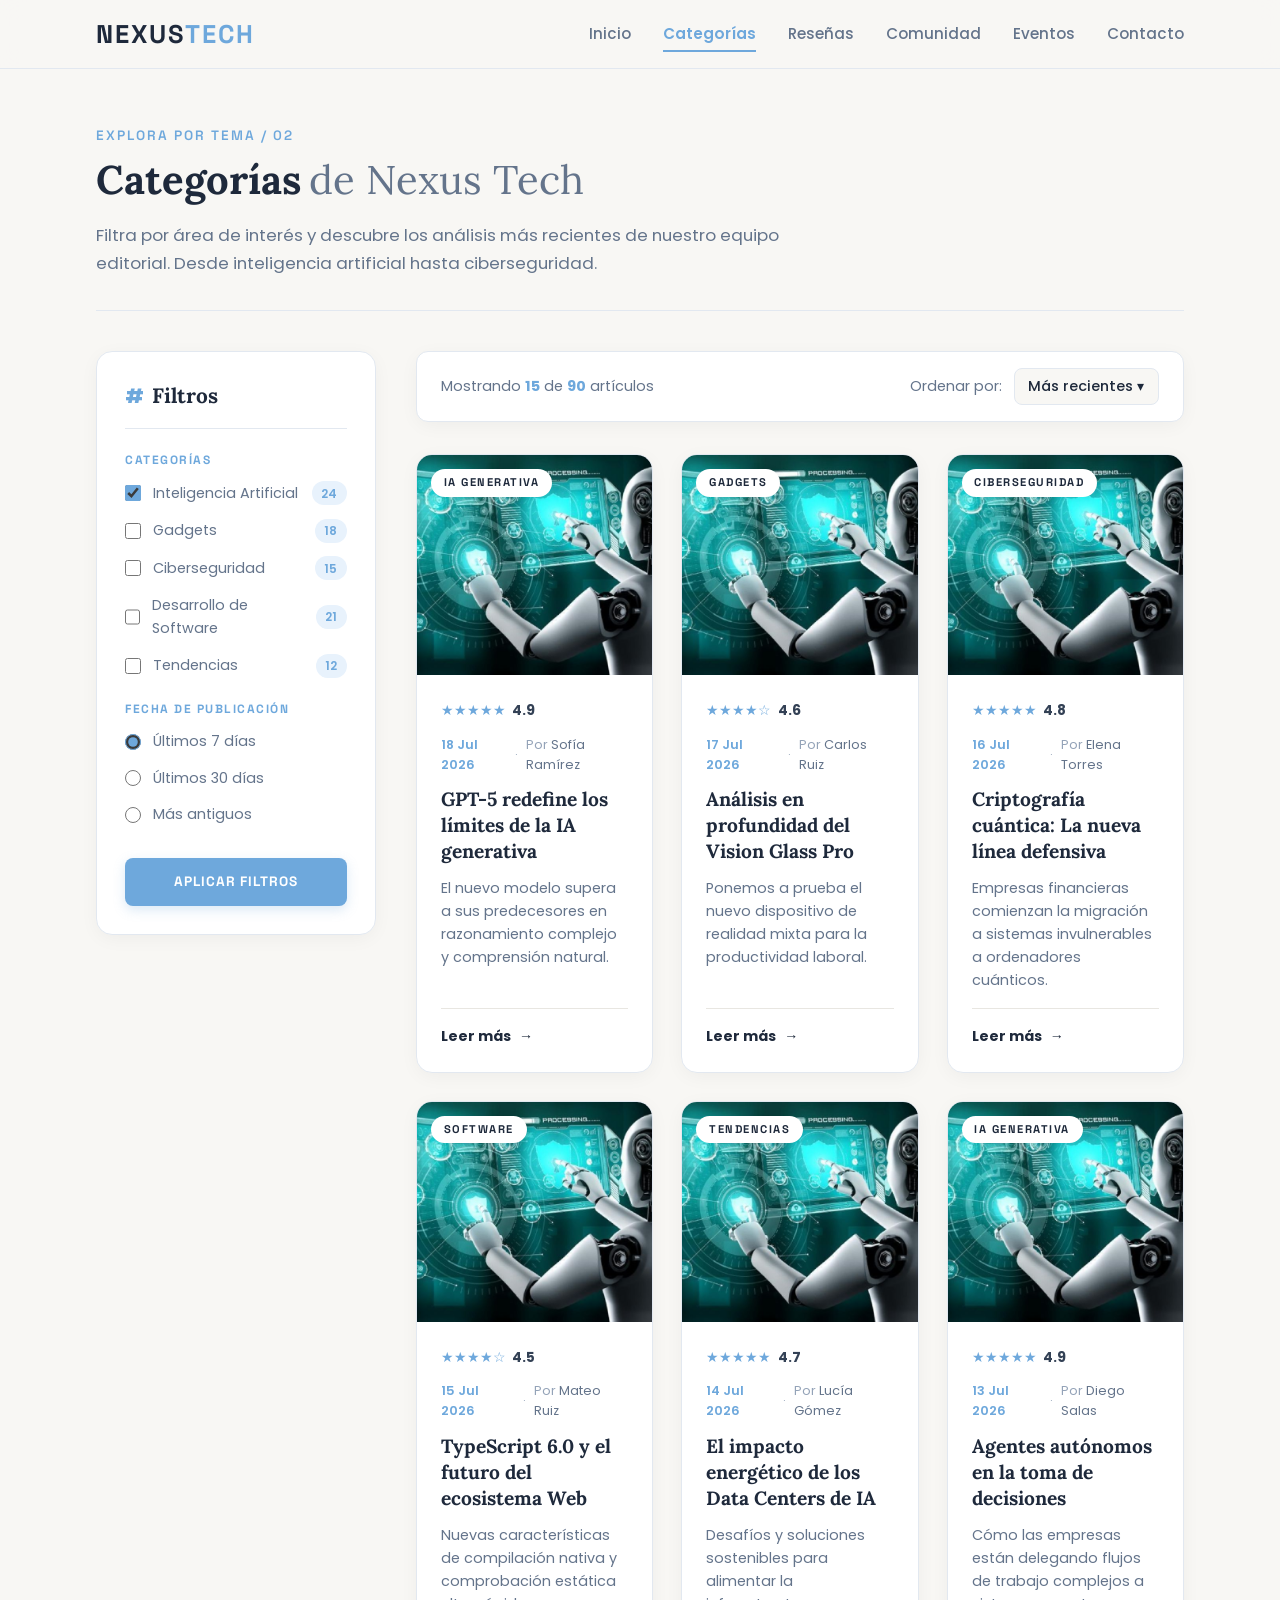
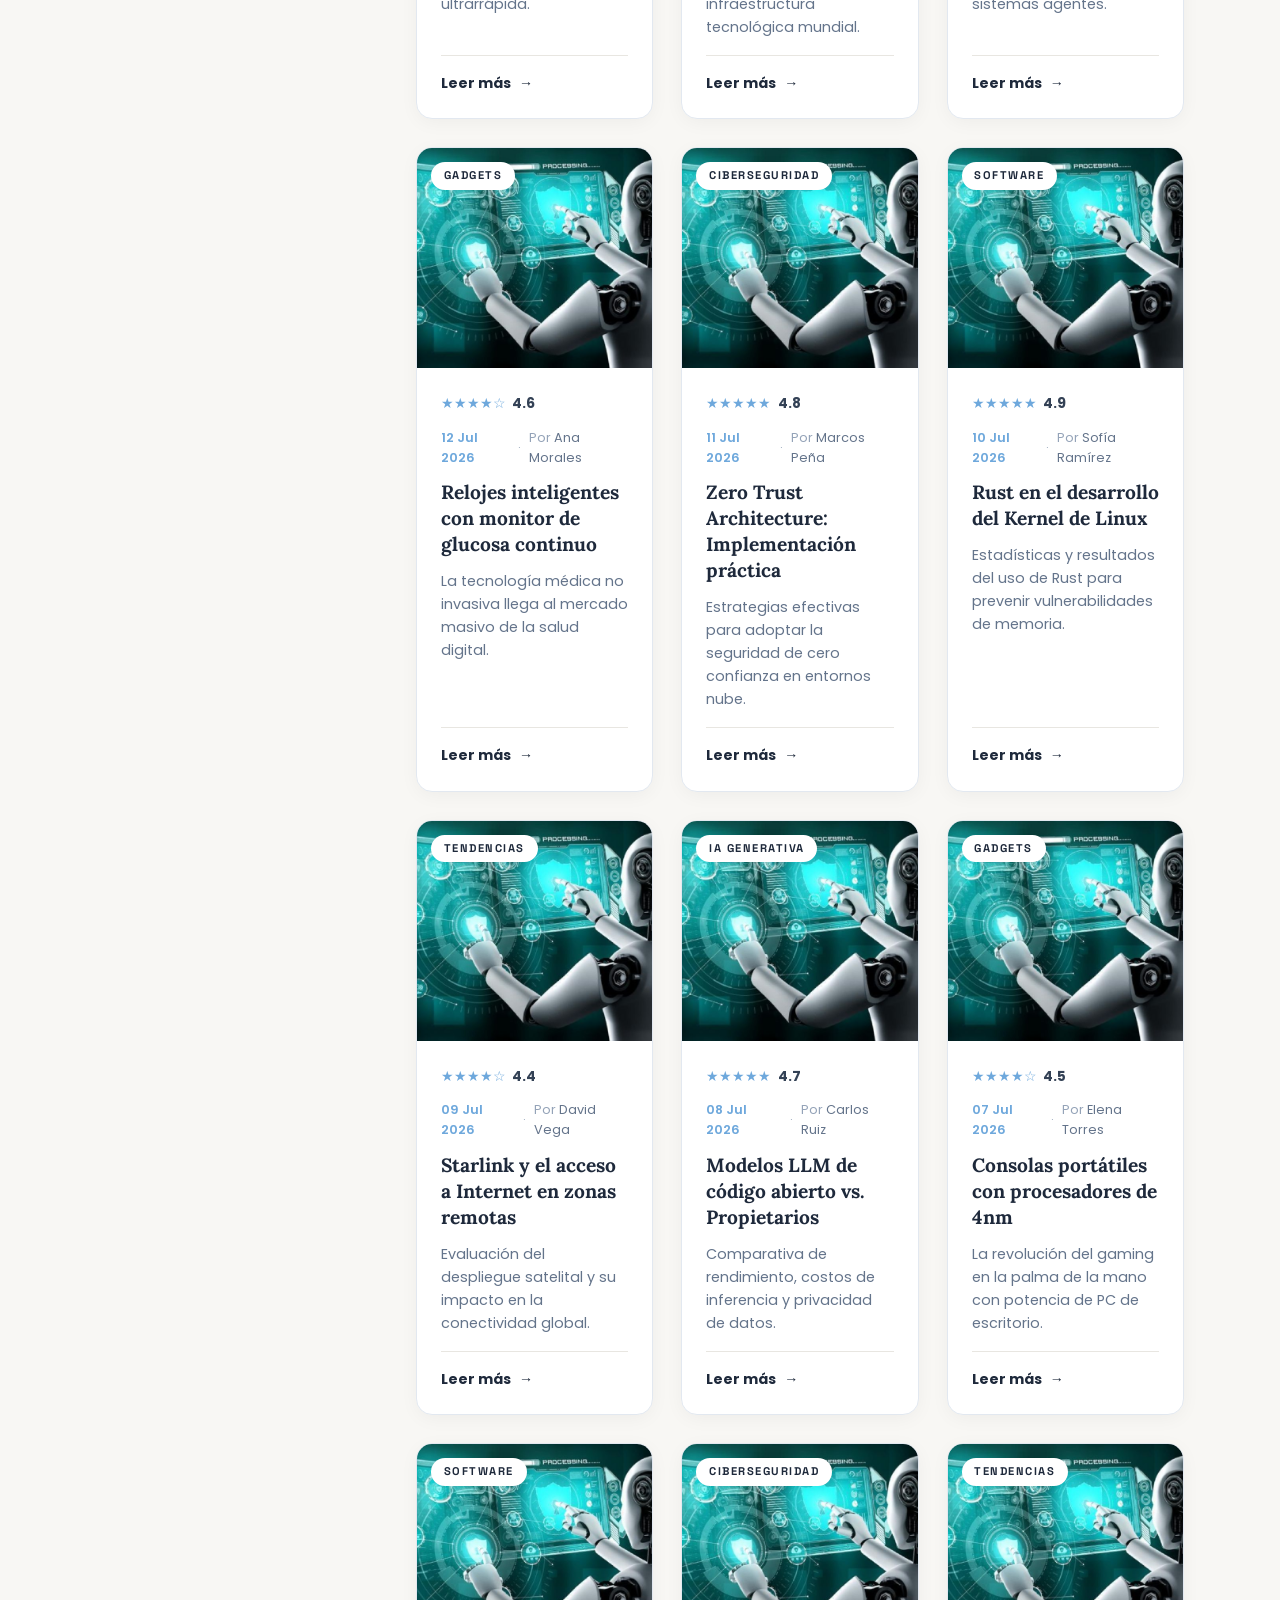
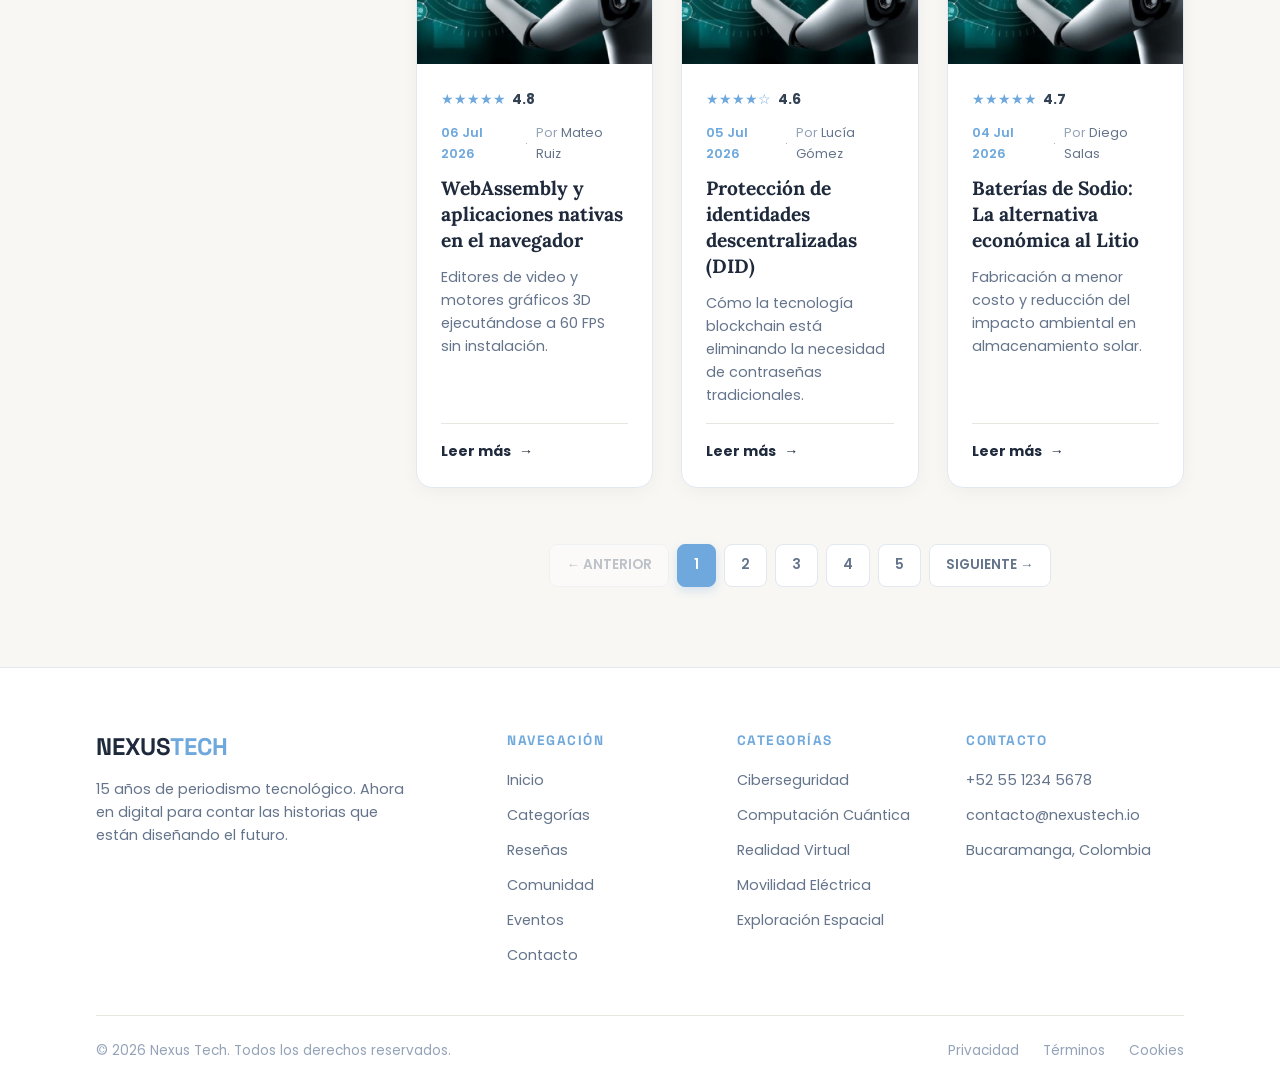
==== commit 7f7f7948: ":lipstick:feat(pagina-categorias): se modifico el archivo css categorias y el archivo html" ====
--- a/pages/categorias.html
+++ b/pages/categorias.html
@@ -1,371 +1,474 @@
 <!DOCTYPE html>
-<html lang="en">
+<html lang="es">
+
 <head>
     <meta charset="UTF-8">
     <meta name="viewport" content="width=device-width, initial-scale=1.0">
-    <link rel="stylesheet" href="/css/main.css">
-    <link rel="stylesheet" href="/css/style.css">
-    <link rel="stylesheet" href="/css/categorias.css">
-    <title>Document</title>
+    <meta name="description" content="Categorías de artículos en Nexus Tech. Explora las últimas tendencias por área de interés.">
+    <link rel="stylesheet" href="../css/main.css">
+    <link rel="stylesheet" href="../css/style.css">
+    <link rel="stylesheet" href="../css/categorias.css">
+    <title>Nexus Tech | Categorías</title>
 </head>
+
 <body>
     <header class="main-header">
-        <div class="logo">
-            <h1 class="title">NEXUSTECH</h1>
+        <div class="main-header__container">
+            <div class="logo">
+                <a href="../index.html" class="logo__link">
+                    <h1 class="logo__title">NEXUS<span class="logo__title--accent">TECH</span></h1>
+                </a>
+            </div>
+
+            <input type="checkbox" id="menu-toggle" class="main-header__checkbox">
+            <label for="menu-toggle" class="main-header__toggle" aria-label="Abrir menú">
+                <span></span>
+                <span></span>
+                <span></span>
+            </label>
+
+            <nav class="navbar">
+                <ul class="navbar__list">
+                    <li class="navbar__item">
+                        <a href="../index.html" class="navbar__link">Inicio</a>
+                    </li>
+                    <li class="navbar__item">
+                        <a href="categorias.html" class="navbar__link navbar__link--active">Categorías</a>
+                    </li>
+                    <li class="navbar__item">
+                        <a href="resenas.html" class="navbar__link">Reseñas</a>
+                    </li>
+                    <li class="navbar__item">
+                        <a href="comunidad.html" class="navbar__link">Comunidad</a>
+                    </li>
+                    <li class="navbar__item">
+                        <a href="eventos.html" class="navbar__link">Eventos</a>
+                    </li>
+                    <li class="navbar__item">
+                        <a href="contacto.html" class="navbar__link">Contacto</a>
+                    </li>
+                </ul>
+            </nav>
         </div>
-        <nav class="navbar">
-            <ul class="navbar__list">
-                <li class="navbar__item">
-                    <a href="../index.html" class="navbar__link navbar__link--active">Inicio</a>
-                </li>
-                <li class="navbar__item">
-                    <a href="categorias.html" class="navbar__link">Categorías</a>
-                </li>
-                <li class="navbar__item">
-                    <a href="resenas.html" class="navbar__link">Reseñas</a>
-                </li>
-                <li class="navbar__item">
-                    <a href="contacto.html" class="navbar__link">Comunidad</a>
-                </li>
-                <li class="navbar__item">
-                    <a href="contacto.html" class="navbar__link">Eventos</a>
-                </li>
-                <li class="navbar__item">
-                    <a href="contacto.html" class="navbar__link">Contacto</a>
-                </li>
-            </ul>
-        </nav>
     </header>
+
     <main>
         <!-------- Seccion del title header --------->
         <section>
             <div class="header-titles">
                 <p class="header-titles__subtitle">Explora por tema / 02</p>
-                <h1 class="header-titles__title">Categorías<section class="header-titles__title-light">&nbsp;de Nexus Tech</section></h1>
+                <h1 class="header-titles__title">Categorías <span class="header-titles__title-light">de Nexus Tech</span></h1>
                 <p class="header-titles__description">Filtra por área de interés y descubre los análisis más recientes de nuestro equipo editorial. Desde inteligencia artificial hasta ciberseguridad.</p>
             </div>
         </section>
+
         <!-------- Aside y articulos Grid --------->
         <div class="main-layout">
             <aside class="filter-sidebar">
-                <p class="filter-sidebar__icono-title">#</p>
-                <h1 class="filter-sidebar__title">Filtros</h1>
-                <h1 class="filter-sidebar__title-categories">CATEGORÍAS</h1>
-                <div class="filter-option">
-                    <input type="checkbox" id="ia" name="category" value="ia">
-                    <label for="ia">Inteligencia Artificial</label>
-                    <span class="badge">24</span>
+                <div class="filter-sidebar__header">
+                    <span class="filter-sidebar__icono-title">#</span>
+                    <h2 class="filter-sidebar__title">Filtros</h2>
                 </div>
 
-                <div class="filter-option">
-                    <input type="checkbox" id="gadgets" name="category" value="gadgets">
-                    <label for="gadgets">Gadgets</label>
-                    <span class="badge">18</span>
+                <div class="filter-sidebar__group">
+                    <h3 class="filter-sidebar__title-categories">CATEGORÍAS</h3>
+                    <div class="filter-option">
+                        <input type="checkbox" id="ia" name="category" value="ia" checked>
+                        <label for="ia" class="filter-option__label">Inteligencia Artificial</label>
+                        <span class="badge">24</span>
+                    </div>
+
+                    <div class="filter-option">
+                        <input type="checkbox" id="gadgets" name="category" value="gadgets">
+                        <label for="gadgets" class="filter-option__label">Gadgets</label>
+                        <span class="badge">18</span>
+                    </div>
+
+                    <div class="filter-option">
+                        <input type="checkbox" id="ciberseguridad" name="category" value="ciberseguridad">
+                        <label for="ciberseguridad" class="filter-option__label">Ciberseguridad</label>
+                        <span class="badge">15</span>
+                    </div>
+
+                    <div class="filter-option">
+                        <input type="checkbox" id="software" name="category" value="software">
+                        <label for="software" class="filter-option__label">Desarrollo de Software</label>
+                        <span class="badge">21</span>
+                    </div>
+
+                    <div class="filter-option">
+                        <input type="checkbox" id="tendencias" name="category" value="tendencias">
+                        <label for="tendencias" class="filter-option__label">Tendencias</label>
+                        <span class="badge">12</span>
+                    </div>
                 </div>
 
-                <div class="filter-option">
-                    <input type="checkbox" id="ciberseguridad" name="category" value="ciberseguridad">
-                    <label for="ciberseguridad">Ciberseguridad</label>
-                    <span class="badge">15</span>
+                <div class="filter-sidebar__group">
+                    <h3 class="filter-sidebar__title-categories">Fecha de publicación</h3>
+                    <div class="filter-option">
+                        <input type="radio" id="7dias" name="date_filter" value="7dias" checked>
+                        <label for="7dias" class="filter-option__label">Últimos 7 días</label>
+                    </div>
+
+                    <div class="filter-option">
+                        <input type="radio" id="30dias" name="date_filter" value="30dias">
+                        <label for="30dias" class="filter-option__label">Últimos 30 días</label>
+                    </div>
+
+                    <div class="filter-option">
+                        <input type="radio" id="antiguos" name="date_filter" value="antiguos">
+                        <label for="antiguos" class="filter-option__label">Más antiguos</label>
+                    </div>
                 </div>
 
-                <div class="filter-option">
-                    <input type="checkbox" id="ciberseguridad" name="category" value="ciberseguridad">
-                    <label for="ciberseguridad">Desarrollo de Software</label>
-                    <span class="badge">15</span>
-                </div>
-
-                <div class="filter-option">
-                    <input type="checkbox" id="ciberseguridad" name="category" value="ciberseguridad">
-                    <label for="ciberseguridad">Tendencias</label>
-                    <span class="badge">15</span>
-                </div>
-                <h1 class="filter-sidebar__title-categories">Fecha de publicación</h1>
-                <div class="filter-option">
-                    <input type="radio" id="7dias" name="date_filter" value="7dias" checked>
-                    <label for="7dias">Últimos 7 días</label>
-                </div>
-
-                <div class="filter-option">
-                    <input type="radio" id="30dias" name="date_filter" value="30dias">
-                    <label for="30dias">Últimos 30 días</label>
-                </div>
-
-                <div class="filter-option">
-                    <input type="radio" id="antiguos" name="date_filter" value="antiguos">
-                    <label for="antiguos">Más antiguos</label>
-                </div>
-                <button class="filter-sidebar__button">APLICAR FILTROS</button>
+                <button type="button" class="filter-sidebar__button">APLICAR FILTROS</button>
             </aside>
+
             <div class="section-cards">
                 <div class="section-cards__header">
                     <div class="section-cards__section-left">
-                        <p cards__header-title>Mostrando<section class="cards__header-title-light">&nbsp;15</section>&nbsp;de<section class="cards__header-title-light">&nbsp;90</section>&nbsp;articulos</p>
+                        <p class="cards__header-title">Mostrando <span class="cards__header-title-light">15</span> de <span class="cards__header-title-light">90</span> artículos</p>
                     </div>
                     <div class="section-cards__section-right">
-                        <p>Ordenar por</p>
-                        <p class="section-right__box">Más recientes</p>
+                        <span>Ordenar por:</span>
+                        <span class="section-right__box">Más recientes ▾</span>
                     </div>
                 </div>
+
                 <div class="all-articles-grid">
-                    <div class="grid-cards__card">
-                        <picture>
-                            <img src="/assets/img/tecnologia.jpg" alt="Noticia destacada" class="grid-cards__img">
-                        </picture>
-                        <div class="grid-cards__info">
-                            <div class="grid-cards__header">
-                                <p class="grid-cards__fecha">18 Jul 2026</p>
-                                <span>/</span>
-                                <p class="grid-cards__autor">Por <span class="grid-cards__autor--light">Sofía Ramírez</span></p>
-                            </div>
-                            <h1 class="grid-cards__title">GPT-5 redefine los límites de la inteligencia artificial generativa</h1>
-                            <p class="grid-cards_description">El nuevo modelo de OpenAI supera a sus predecesores en razonamiento complejo, programación y comprensión del lenguaje natural.</p>
-                            <a href="pages/categorias.html" class="grid-cards__link">
-                                Ver todos <span class="section-header__arrow">→</span>
-                            </a>
-                        </div>
-                    </div>
-    
-                    <div class="grid-cards__card">
-                        <picture>
-                            <img src="/assets/img/tecnologia.jpg" alt="Noticia destacada" class="grid-cards__img">
-                        </picture>
-                        <div class="grid-cards__info">
-                            <div class="grid-cards__header">
-                                <p class="grid-cards__fecha">18 Jul 2026</p>
-                                <span>/</span>
-                                <p class="grid-cards__autor">Por <span class="grid-cards__autor--light">Sofía Ramírez</span></p>
-                            </div>
-                            <h1 class="grid-cards__title">GPT-5 redefine los límites de la inteligencia artificial generativa</h1>
-                            <p class="grid-cards_description">El nuevo modelo de OpenAI supera a sus predecesores en razonamiento complejo, programación y comprensión del lenguaje natural.</p>
-                            <a href="pages/categorias.html" class="grid-cards__link">
-                                Ver todos <span class="section-header__arrow">→</span>
-                            </a>
-                        </div>
-                    </div>
-                    <div class="grid-cards__card">
-                        <picture>
-                            <img src="/assets/img/tecnologia.jpg" alt="Noticia destacada" class="grid-cards__img">
-                        </picture>
-                        <div class="grid-cards__info">
-                            <div class="grid-cards__header">
-                                <p class="grid-cards__fecha">18 Jul 2026</p>
-                                <span>/</span>
-                                <p class="grid-cards__autor">Por <span class="grid-cards__autor--light">Sofía Ramírez</span></p>
-                            </div>
-                            <h1 class="grid-cards__title">GPT-5 redefine los límites de la inteligencia artificial generativa</h1>
-                            <p class="grid-cards_description">El nuevo modelo de OpenAI supera a sus predecesores en razonamiento complejo, programación y comprensión del lenguaje natural.</p>
-                            <a href="pages/categorias.html" class="grid-cards__link">
-                                Ver todos <span class="section-header__arrow">→</span>
-                            </a>
-                        </div>
-                    </div>
-                    <div class="grid-cards__card">
-                        <picture>
-                            <img src="/assets/img/tecnologia.jpg" alt="Noticia destacada" class="grid-cards__img">
-                        </picture>
-                        <div class="grid-cards__info">
-                            <div class="grid-cards__header">
-                                <p class="grid-cards__fecha">18 Jul 2026</p>
-                                <span>/</span>
-                                <p class="grid-cards__autor">Por <span class="grid-cards__autor--light">Sofía Ramírez</span></p>
-                            </div>
-                            <h1 class="grid-cards__title">GPT-5 redefine los límites de la inteligencia artificial generativa</h1>
-                            <p class="grid-cards_description">El nuevo modelo de OpenAI supera a sus predecesores en razonamiento complejo, programación y comprensión del lenguaje natural.</p>
-                            <a href="pages/categorias.html" class="grid-cards__link">
-                                Ver todos <span class="section-header__arrow">→</span>
-                            </a>
-                        </div>
-                    </div>
-                    <div class="grid-cards__card">
-                        <picture>
-                            <img src="/assets/img/tecnologia.jpg" alt="Noticia destacada" class="grid-cards__img">
-                        </picture>
-                        <div class="grid-cards__info">
-                            <div class="grid-cards__header">
-                                <p class="grid-cards__fecha">18 Jul 2026</p>
-                                <span>/</span>
-                                <p class="grid-cards__autor">Por <span class="grid-cards__autor--light">Sofía Ramírez</span></p>
-                            </div>
-                            <h1 class="grid-cards__title">GPT-5 redefine los límites de la inteligencia artificial generativa</h1>
-                            <p class="grid-cards_description">El nuevo modelo de OpenAI supera a sus predecesores en razonamiento complejo, programación y comprensión del lenguaje natural.</p>
-                            <a href="pages/categorias.html" class="grid-cards__link">
-                                Ver todos <span class="section-header__arrow">→</span>
-                            </a>
-                        </div>
-                    </div>
-                    <div class="grid-cards__card">
-                        <picture>
-                            <img src="/assets/img/tecnologia.jpg" alt="Noticia destacada" class="grid-cards__img">
-                        </picture>
-                        <div class="grid-cards__info">
-                            <div class="grid-cards__header">
-                                <p class="grid-cards__fecha">18 Jul 2026</p>
-                                <span>/</span>
-                                <p class="grid-cards__autor">Por <span class="grid-cards__autor--light">Sofía Ramírez</span></p>
-                            </div>
-                            <h1 class="grid-cards__title">GPT-5 redefine los límites de la inteligencia artificial generativa</h1>
-                            <p class="grid-cards_description">El nuevo modelo de OpenAI supera a sus predecesores en razonamiento complejo, programación y comprensión del lenguaje natural.</p>
-                            <a href="pages/categorias.html" class="grid-cards__link">
-                                Ver todos <span class="section-header__arrow">→</span>
-                            </a>
-                        </div>
-                    </div>
-                    <div class="grid-cards__card">
-                        <picture>
-                            <img src="/assets/img/tecnologia.jpg" alt="Noticia destacada" class="grid-cards__img">
-                        </picture>
-                        <div class="grid-cards__info">
-                            <div class="grid-cards__header">
-                                <p class="grid-cards__fecha">18 Jul 2026</p>
-                                <span>/</span>
-                                <p class="grid-cards__autor">Por <span class="grid-cards__autor--light">Sofía Ramírez</span></p>
-                            </div>
-                            <h1 class="grid-cards__title">GPT-5 redefine los límites de la inteligencia artificial generativa</h1>
-                            <p class="grid-cards_description">El nuevo modelo de OpenAI supera a sus predecesores en razonamiento complejo, programación y comprensión del lenguaje natural.</p>
-                            <a href="pages/categorias.html" class="grid-cards__link">
-                                Ver todos <span class="section-header__arrow">→</span>
-                            </a>
-                        </div>
-                    </div>
-                    <div class="grid-cards__card">
-                        <picture>
-                            <img src="/assets/img/tecnologia.jpg" alt="Noticia destacada" class="grid-cards__img">
-                        </picture>
-                        <div class="grid-cards__info">
-                            <div class="grid-cards__header">
-                                <p class="grid-cards__fecha">18 Jul 2026</p>
-                                <span>/</span>
-                                <p class="grid-cards__autor">Por <span class="grid-cards__autor--light">Sofía Ramírez</span></p>
-                            </div>
-                            <h1 class="grid-cards__title">GPT-5 redefine los límites de la inteligencia artificial generativa</h1>
-                            <p class="grid-cards_description">El nuevo modelo de OpenAI supera a sus predecesores en razonamiento complejo, programación y comprensión del lenguaje natural.</p>
-                            <a href="pages/categorias.html" class="grid-cards__link">
-                                Ver todos <span class="section-header__arrow">→</span>
-                            </a>
-                        </div>
-                    </div>
-                    <div class="grid-cards__card">
-                        <picture>
-                            <img src="/assets/img/tecnologia.jpg" alt="Noticia destacada" class="grid-cards__img">
-                        </picture>
-                        <div class="grid-cards__info">
-                            <div class="grid-cards__header">
-                                <p class="grid-cards__fecha">18 Jul 2026</p>
-                                <span>/</span>
-                                <p class="grid-cards__autor">Por <span class="grid-cards__autor--light">Sofía Ramírez</span></p>
-                            </div>
-                            <h1 class="grid-cards__title">GPT-5 redefine los límites de la inteligencia artificial generativa</h1>
-                            <p class="grid-cards_description">El nuevo modelo de OpenAI supera a sus predecesores en razonamiento complejo, programación y comprensión del lenguaje natural.</p>
-                            <a href="pages/categorias.html" class="grid-cards__link">
-                                Ver todos <span class="section-header__arrow">→</span>
-                            </a>
-                        </div>
-                    </div>
-                    <div class="grid-cards__card">
-                        <picture>
-                            <img src="/assets/img/tecnologia.jpg" alt="Noticia destacada" class="grid-cards__img">
-                        </picture>
-                        <div class="grid-cards__info">
-                            <div class="grid-cards__header">
-                                <p class="grid-cards__fecha">18 Jul 2026</p>
-                                <span>/</span>
-                                <p class="grid-cards__autor">Por <span class="grid-cards__autor--light">Sofía Ramírez</span></p>
-                            </div>
-                            <h1 class="grid-cards__title">GPT-5 redefine los límites de la inteligencia artificial generativa</h1>
-                            <p class="grid-cards_description">El nuevo modelo de OpenAI supera a sus predecesores en razonamiento complejo, programación y comprensión del lenguaje natural.</p>
-                            <a href="pages/categorias.html" class="grid-cards__link">
-                                Ver todos <span class="section-header__arrow">→</span>
-                            </a>
-                        </div>
-                    </div>
-                    <div class="grid-cards__card">
-                        <picture>
-                            <img src="/assets/img/tecnologia.jpg" alt="Noticia destacada" class="grid-cards__img">
-                        </picture>
-                        <div class="grid-cards__info">
-                            <div class="grid-cards__header">
-                                <p class="grid-cards__fecha">18 Jul 2026</p>
-                                <span>/</span>
-                                <p class="grid-cards__autor">Por <span class="grid-cards__autor--light">Sofía Ramírez</span></p>
-                            </div>
-                            <h1 class="grid-cards__title">GPT-5 redefine los límites de la inteligencia artificial generativa</h1>
-                            <p class="grid-cards_description">El nuevo modelo de OpenAI supera a sus predecesores en razonamiento complejo, programación y comprensión del lenguaje natural.</p>
-                            <a href="pages/categorias.html" class="grid-cards__link">
-                                Ver todos <span class="section-header__arrow">→</span>
-                            </a>
-                        </div>
-                    </div>
-                    <div class="grid-cards__card">
-                        <picture>
-                            <img src="/assets/img/tecnologia.jpg" alt="Noticia destacada" class="grid-cards__img">
-                        </picture>
-                        <div class="grid-cards__info">
-                            <div class="grid-cards__header">
-                                <p class="grid-cards__fecha">18 Jul 2026</p>
-                                <span>/</span>
-                                <p class="grid-cards__autor">Por <span class="grid-cards__autor--light">Sofía Ramírez</span></p>
-                            </div>
-                            <h1 class="grid-cards__title">GPT-5 redefine los límites de la inteligencia artificial generativa</h1>
-                            <p class="grid-cards_description">El nuevo modelo de OpenAI supera a sus predecesores en razonamiento complejo, programación y comprensión del lenguaje natural.</p>
-                            <a href="pages/categorias.html" class="grid-cards__link">
-                                Ver todos <span class="section-header__arrow">→</span>
-                            </a>
-                        </div>
-                    </div>
-                    <div class="grid-cards__card">
-                        <picture>
-                            <img src="/assets/img/tecnologia.jpg" alt="Noticia destacada" class="grid-cards__img">
-                        </picture>
-                        <div class="grid-cards__info">
-                            <div class="grid-cards__header">
-                                <p class="grid-cards__fecha">18 Jul 2026</p>
-                                <span>/</span>
-                                <p class="grid-cards__autor">Por <span class="grid-cards__autor--light">Sofía Ramírez</span></p>
-                            </div>
-                            <h1 class="grid-cards__title">GPT-5 redefine los límites de la inteligencia artificial generativa</h1>
-                            <p class="grid-cards_description">El nuevo modelo de OpenAI supera a sus predecesores en razonamiento complejo, programación y comprensión del lenguaje natural.</p>
-                            <a href="pages/categorias.html" class="grid-cards__link">
-                                Ver todos <span class="section-header__arrow">→</span>
-                            </a>
-                        </div>
-                    </div>
-                    <div class="grid-cards__card">
-                        <picture>
-                            <img src="/assets/img/tecnologia.jpg" alt="Noticia destacada" class="grid-cards__img">
-                        </picture>
-                        <div class="grid-cards__info">
-                            <div class="grid-cards__header">
-                                <p class="grid-cards__fecha">18 Jul 2026</p>
-                                <span>/</span>
-                                <p class="grid-cards__autor">Por <span class="grid-cards__autor--light">Sofía Ramírez</span></p>
-                            </div>
-                            <h1 class="grid-cards__title">GPT-5 redefine los límites de la inteligencia artificial generativa</h1>
-                            <p class="grid-cards_description">El nuevo modelo de OpenAI supera a sus predecesores en razonamiento complejo, programación y comprensión del lenguaje natural.</p>
-                            <a href="pages/categorias.html" class="grid-cards__link">
-                                Ver todos <span class="section-header__arrow">→</span>
-                            </a>
-                        </div>
-                    </div>
-                    <div class="grid-cards__card">
-                        <picture>
-                            <img src="/assets/img/tecnologia.jpg" alt="Noticia destacada" class="grid-cards__img">
-                        </picture>
-                        <div class="grid-cards__info">
-                            <div class="grid-cards__header">
-                                <p class="grid-cards__fecha">18 Jul 2026</p>
-                                <span>/</span>
-                                <p class="grid-cards__autor">Por <span class="grid-cards__autor--light">Sofía Ramírez</span></p>
-                            </div>
-                            <h1 class="grid-cards__title">GPT-5 redefine los límites de la inteligencia artificial generativa</h1>
-                            <p class="grid-cards_description">El nuevo modelo de OpenAI supera a sus predecesores en razonamiento complejo, programación y comprensión del lenguaje natural.</p>
-                            <a href="pages/categorias.html" class="grid-cards__link">
-                                Ver todos <span class="section-header__arrow">→</span>
-                            </a>
-                        </div>
-                    </div>
+                    <!-- 15 tarjetas organizadas en cuadrícula de 3 columnas -->
+                    <!-- Card 1 -->
+                    <article class="grid-cards__card">
+                        <picture class="grid-cards__picture">
+                            <span class="grid-cards__badge">IA Generativa</span>
+                            <img src="../assets/img/tecnologia.jpg" alt="Noticia de IA" class="grid-cards__img">
+                        </picture>
+                        <div class="grid-cards__info">
+                            <div class="rating-bar">
+                                <span class="rating-bar__stars">★★★★★</span>
+                                <span class="rating-bar__score">4.9</span>
+                            </div>
+                            <div class="grid-cards__header">
+                                <span class="grid-cards__fecha">18 Jul 2026</span>
+                                <span>·</span>
+                                <span class="grid-cards__autor">Por <span class="grid-cards__autor--light">Sofía Ramírez</span></span>
+                            </div>
+                            <h3 class="grid-cards__title">GPT-5 redefine los límites de la IA generativa</h3>
+                            <p class="grid-cards_description">El nuevo modelo supera a sus predecesores en razonamiento complejo y comprensión natural.</p>
+                            <a href="#" class="grid-cards__link">Leer más <span class="section-header__arrow">→</span></a>
+                        </div>
+                    </article>
+
+                    <!-- Card 2 -->
+                    <article class="grid-cards__card">
+                        <picture class="grid-cards__picture">
+                            <span class="grid-cards__badge">Gadgets</span>
+                            <img src="../assets/img/tecnologia.jpg" alt="Noticia Gadgets" class="grid-cards__img">
+                        </picture>
+                        <div class="grid-cards__info">
+                            <div class="rating-bar">
+                                <span class="rating-bar__stars">★★★★☆</span>
+                                <span class="rating-bar__score">4.6</span>
+                            </div>
+                            <div class="grid-cards__header">
+                                <span class="grid-cards__fecha">17 Jul 2026</span>
+                                <span>·</span>
+                                <span class="grid-cards__autor">Por <span class="grid-cards__autor--light">Carlos Ruiz</span></span>
+                            </div>
+                            <h3 class="grid-cards__title">Análisis en profundidad del Vision Glass Pro</h3>
+                            <p class="grid-cards_description">Ponemos a prueba el nuevo dispositivo de realidad mixta para la productividad laboral.</p>
+                            <a href="#" class="grid-cards__link">Leer más <span class="section-header__arrow">→</span></a>
+                        </div>
+                    </article>
+
+                    <!-- Card 3 -->
+                    <article class="grid-cards__card">
+                        <picture class="grid-cards__picture">
+                            <span class="grid-cards__badge">Ciberseguridad</span>
+                            <img src="../assets/img/tecnologia.jpg" alt="Noticia Ciberseguridad" class="grid-cards__img">
+                        </picture>
+                        <div class="grid-cards__info">
+                            <div class="rating-bar">
+                                <span class="rating-bar__stars">★★★★★</span>
+                                <span class="rating-bar__score">4.8</span>
+                            </div>
+                            <div class="grid-cards__header">
+                                <span class="grid-cards__fecha">16 Jul 2026</span>
+                                <span>·</span>
+                                <span class="grid-cards__autor">Por <span class="grid-cards__autor--light">Elena Torres</span></span>
+                            </div>
+                            <h3 class="grid-cards__title">Criptografía cuántica: La nueva línea defensiva</h3>
+                            <p class="grid-cards_description">Empresas financieras comienzan la migración a sistemas invulnerables a ordenadores cuánticos.</p>
+                            <a href="#" class="grid-cards__link">Leer más <span class="section-header__arrow">→</span></a>
+                        </div>
+                    </article>
+
+                    <!-- Card 4 -->
+                    <article class="grid-cards__card">
+                        <picture class="grid-cards__picture">
+                            <span class="grid-cards__badge">Software</span>
+                            <img src="../assets/img/tecnologia.jpg" alt="Desarrollo Software" class="grid-cards__img">
+                        </picture>
+                        <div class="grid-cards__info">
+                            <div class="rating-bar">
+                                <span class="rating-bar__stars">★★★★☆</span>
+                                <span class="rating-bar__score">4.5</span>
+                            </div>
+                            <div class="grid-cards__header">
+                                <span class="grid-cards__fecha">15 Jul 2026</span>
+                                <span>·</span>
+                                <span class="grid-cards__autor">Por <span class="grid-cards__autor--light">Mateo Ruiz</span></span>
+                            </div>
+                            <h3 class="grid-cards__title">TypeScript 6.0 y el futuro del ecosistema Web</h3>
+                            <p class="grid-cards_description">Nuevas características de compilación nativa y comprobación estática ultrarrápida.</p>
+                            <a href="#" class="grid-cards__link">Leer más <span class="section-header__arrow">→</span></a>
+                        </div>
+                    </article>
+
+                    <!-- Card 5 -->
+                    <article class="grid-cards__card">
+                        <picture class="grid-cards__picture">
+                            <span class="grid-cards__badge">Tendencias</span>
+                            <img src="../assets/img/tecnologia.jpg" alt="Tendencias Tech" class="grid-cards__img">
+                        </picture>
+                        <div class="grid-cards__info">
+                            <div class="rating-bar">
+                                <span class="rating-bar__stars">★★★★★</span>
+                                <span class="rating-bar__score">4.7</span>
+                            </div>
+                            <div class="grid-cards__header">
+                                <span class="grid-cards__fecha">14 Jul 2026</span>
+                                <span>·</span>
+                                <span class="grid-cards__autor">Por <span class="grid-cards__autor--light">Lucía Gómez</span></span>
+                            </div>
+                            <h3 class="grid-cards__title">El impacto energético de los Data Centers de IA</h3>
+                            <p class="grid-cards_description">Desafíos y soluciones sostenibles para alimentar la infraestructura tecnológica mundial.</p>
+                            <a href="#" class="grid-cards__link">Leer más <span class="section-header__arrow">→</span></a>
+                        </div>
+                    </article>
+
+                    <!-- Card 6 -->
+                    <article class="grid-cards__card">
+                        <picture class="grid-cards__picture">
+                            <span class="grid-cards__badge">IA Generativa</span>
+                            <img src="../assets/img/tecnologia.jpg" alt="Noticia IA" class="grid-cards__img">
+                        </picture>
+                        <div class="grid-cards__info">
+                            <div class="rating-bar">
+                                <span class="rating-bar__stars">★★★★★</span>
+                                <span class="rating-bar__score">4.9</span>
+                            </div>
+                            <div class="grid-cards__header">
+                                <span class="grid-cards__fecha">13 Jul 2026</span>
+                                <span>·</span>
+                                <span class="grid-cards__autor">Por <span class="grid-cards__autor--light">Diego Salas</span></span>
+                            </div>
+                            <h3 class="grid-cards__title">Agentes autónomos en la toma de decisiones</h3>
+                            <p class="grid-cards_description">Cómo las empresas están delegando flujos de trabajo complejos a sistemas agentes.</p>
+                            <a href="#" class="grid-cards__link">Leer más <span class="section-header__arrow">→</span></a>
+                        </div>
+                    </article>
+
+                    <!-- Card 7 -->
+                    <article class="grid-cards__card">
+                        <picture class="grid-cards__picture">
+                            <span class="grid-cards__badge">Gadgets</span>
+                            <img src="../assets/img/tecnologia.jpg" alt="Noticia Gadgets" class="grid-cards__img">
+                        </picture>
+                        <div class="grid-cards__info">
+                            <div class="rating-bar">
+                                <span class="rating-bar__stars">★★★★☆</span>
+                                <span class="rating-bar__score">4.6</span>
+                            </div>
+                            <div class="grid-cards__header">
+                                <span class="grid-cards__fecha">12 Jul 2026</span>
+                                <span>·</span>
+                                <span class="grid-cards__autor">Por <span class="grid-cards__autor--light">Ana Morales</span></span>
+                            </div>
+                            <h3 class="grid-cards__title">Relojes inteligentes con monitor de glucosa continuo</h3>
+                            <p class="grid-cards_description">La tecnología médica no invasiva llega al mercado masivo de la salud digital.</p>
+                            <a href="#" class="grid-cards__link">Leer más <span class="section-header__arrow">→</span></a>
+                        </div>
+                    </article>
+
+                    <!-- Card 8 -->
+                    <article class="grid-cards__card">
+                        <picture class="grid-cards__picture">
+                            <span class="grid-cards__badge">Ciberseguridad</span>
+                            <img src="../assets/img/tecnologia.jpg" alt="Noticia Ciberseguridad" class="grid-cards__img">
+                        </picture>
+                        <div class="grid-cards__info">
+                            <div class="rating-bar">
+                                <span class="rating-bar__stars">★★★★★</span>
+                                <span class="rating-bar__score">4.8</span>
+                            </div>
+                            <div class="grid-cards__header">
+                                <span class="grid-cards__fecha">11 Jul 2026</span>
+                                <span>·</span>
+                                <span class="grid-cards__autor">Por <span class="grid-cards__autor--light">Marcos Peña</span></span>
+                            </div>
+                            <h3 class="grid-cards__title">Zero Trust Architecture: Implementación práctica</h3>
+                            <p class="grid-cards_description">Estrategias efectivas para adoptar la seguridad de cero confianza en entornos nube.</p>
+                            <a href="#" class="grid-cards__link">Leer más <span class="section-header__arrow">→</span></a>
+                        </div>
+                    </article>
+
+                    <!-- Card 9 -->
+                    <article class="grid-cards__card">
+                        <picture class="grid-cards__picture">
+                            <span class="grid-cards__badge">Software</span>
+                            <img src="../assets/img/tecnologia.jpg" alt="Desarrollo Software" class="grid-cards__img">
+                        </picture>
+                        <div class="grid-cards__info">
+                            <div class="rating-bar">
+                                <span class="rating-bar__stars">★★★★★</span>
+                                <span class="rating-bar__score">4.9</span>
+                            </div>
+                            <div class="grid-cards__header">
+                                <span class="grid-cards__fecha">10 Jul 2026</span>
+                                <span>·</span>
+                                <span class="grid-cards__autor">Por <span class="grid-cards__autor--light">Sofía Ramírez</span></span>
+                            </div>
+                            <h3 class="grid-cards__title">Rust en el desarrollo del Kernel de Linux</h3>
+                            <p class="grid-cards_description">Estadísticas y resultados del uso de Rust para prevenir vulnerabilidades de memoria.</p>
+                            <a href="#" class="grid-cards__link">Leer más <span class="section-header__arrow">→</span></a>
+                        </div>
+                    </article>
+
+                    <!-- Card 10 -->
+                    <article class="grid-cards__card">
+                        <picture class="grid-cards__picture">
+                            <span class="grid-cards__badge">Tendencias</span>
+                            <img src="../assets/img/tecnologia.jpg" alt="Tendencias" class="grid-cards__img">
+                        </picture>
+                        <div class="grid-cards__info">
+                            <div class="rating-bar">
+                                <span class="rating-bar__stars">★★★★☆</span>
+                                <span class="rating-bar__score">4.4</span>
+                            </div>
+                            <div class="grid-cards__header">
+                                <span class="grid-cards__fecha">09 Jul 2026</span>
+                                <span>·</span>
+                                <span class="grid-cards__autor">Por <span class="grid-cards__autor--light">David Vega</span></span>
+                            </div>
+                            <h3 class="grid-cards__title">Starlink y el acceso a Internet en zonas remotas</h3>
+                            <p class="grid-cards_description">Evaluación del despliegue satelital y su impacto en la conectividad global.</p>
+                            <a href="#" class="grid-cards__link">Leer más <span class="section-header__arrow">→</span></a>
+                        </div>
+                    </article>
+
+                    <!-- Card 11 -->
+                    <article class="grid-cards__card">
+                        <picture class="grid-cards__picture">
+                            <span class="grid-cards__badge">IA Generativa</span>
+                            <img src="../assets/img/tecnologia.jpg" alt="IA" class="grid-cards__img">
+                        </picture>
+                        <div class="grid-cards__info">
+                            <div class="rating-bar">
+                                <span class="rating-bar__stars">★★★★★</span>
+                                <span class="rating-bar__score">4.7</span>
+                            </div>
+                            <div class="grid-cards__header">
+                                <span class="grid-cards__fecha">08 Jul 2026</span>
+                                <span>·</span>
+                                <span class="grid-cards__autor">Por <span class="grid-cards__autor--light">Carlos Ruiz</span></span>
+                            </div>
+                            <h3 class="grid-cards__title">Modelos LLM de código abierto vs. Propietarios</h3>
+                            <p class="grid-cards_description">Comparativa de rendimiento, costos de inferencia y privacidad de datos.</p>
+                            <a href="#" class="grid-cards__link">Leer más <span class="section-header__arrow">→</span></a>
+                        </div>
+                    </article>
+
+                    <!-- Card 12 -->
+                    <article class="grid-cards__card">
+                        <picture class="grid-cards__picture">
+                            <span class="grid-cards__badge">Gadgets</span>
+                            <img src="../assets/img/tecnologia.jpg" alt="Gadgets" class="grid-cards__img">
+                        </picture>
+                        <div class="grid-cards__info">
+                            <div class="rating-bar">
+                                <span class="rating-bar__stars">★★★★☆</span>
+                                <span class="rating-bar__score">4.5</span>
+                            </div>
+                            <div class="grid-cards__header">
+                                <span class="grid-cards__fecha">07 Jul 2026</span>
+                                <span>·</span>
+                                <span class="grid-cards__autor">Por <span class="grid-cards__autor--light">Elena Torres</span></span>
+                            </div>
+                            <h3 class="grid-cards__title">Consolas portátiles con procesadores de 4nm</h3>
+                            <p class="grid-cards_description">La revolución del gaming en la palma de la mano con potencia de PC de escritorio.</p>
+                            <a href="#" class="grid-cards__link">Leer más <span class="section-header__arrow">→</span></a>
+                        </div>
+                    </article>
+
+                    <!-- Card 13 -->
+                    <article class="grid-cards__card">
+                        <picture class="grid-cards__picture">
+                            <span class="grid-cards__badge">Software</span>
+                            <img src="../assets/img/tecnologia.jpg" alt="Software" class="grid-cards__img">
+                        </picture>
+                        <div class="grid-cards__info">
+                            <div class="rating-bar">
+                                <span class="rating-bar__stars">★★★★★</span>
+                                <span class="rating-bar__score">4.8</span>
+                            </div>
+                            <div class="grid-cards__header">
+                                <span class="grid-cards__fecha">06 Jul 2026</span>
+                                <span>·</span>
+                                <span class="grid-cards__autor">Por <span class="grid-cards__autor--light">Mateo Ruiz</span></span>
+                            </div>
+                            <h3 class="grid-cards__title">WebAssembly y aplicaciones nativas en el navegador</h3>
+                            <p class="grid-cards_description">Editores de video y motores gráficos 3D ejecutándose a 60 FPS sin instalación.</p>
+                            <a href="#" class="grid-cards__link">Leer más <span class="section-header__arrow">→</span></a>
+                        </div>
+                    </article>
+
+                    <!-- Card 14 -->
+                    <article class="grid-cards__card">
+                        <picture class="grid-cards__picture">
+                            <span class="grid-cards__badge">Ciberseguridad</span>
+                            <img src="../assets/img/tecnologia.jpg" alt="Ciberseguridad" class="grid-cards__img">
+                        </picture>
+                        <div class="grid-cards__info">
+                            <div class="rating-bar">
+                                <span class="rating-bar__stars">★★★★☆</span>
+                                <span class="rating-bar__score">4.6</span>
+                            </div>
+                            <div class="grid-cards__header">
+                                <span class="grid-cards__fecha">05 Jul 2026</span>
+                                <span>·</span>
+                                <span class="grid-cards__autor">Por <span class="grid-cards__autor--light">Lucía Gómez</span></span>
+                            </div>
+                            <h3 class="grid-cards__title">Protección de identidades descentralizadas (DID)</h3>
+                            <p class="grid-cards_description">Cómo la tecnología blockchain está eliminando la necesidad de contraseñas tradicionales.</p>
+                            <a href="#" class="grid-cards__link">Leer más <span class="section-header__arrow">→</span></a>
+                        </div>
+                    </article>
+
+                    <!-- Card 15 -->
+                    <article class="grid-cards__card">
+                        <picture class="grid-cards__picture">
+                            <span class="grid-cards__badge">Tendencias</span>
+                            <img src="../assets/img/tecnologia.jpg" alt="Tendencias" class="grid-cards__img">
+                        </picture>
+                        <div class="grid-cards__info">
+                            <div class="rating-bar">
+                                <span class="rating-bar__stars">★★★★★</span>
+                                <span class="rating-bar__score">4.7</span>
+                            </div>
+                            <div class="grid-cards__header">
+                                <span class="grid-cards__fecha">04 Jul 2026</span>
+                                <span>·</span>
+                                <span class="grid-cards__autor">Por <span class="grid-cards__autor--light">Diego Salas</span></span>
+                            </div>
+                            <h3 class="grid-cards__title">Baterías de Sodio: La alternativa económica al Litio</h3>
+                            <p class="grid-cards_description">Fabricación a menor costo y reducción del impacto ambiental en almacenamiento solar.</p>
+                            <a href="#" class="grid-cards__link">Leer más <span class="section-header__arrow">→</span></a>
+                        </div>
+                    </article>
                 </div>
-                <div aria-label="Paginación de artículos">
+
+                <div aria-label="Paginación de artículos" class="pagination-wrapper">
                     <ul class="pagination">
                         <li>
                             <button class="page-btn page-prev" disabled>&larr; ANTERIOR</button>
@@ -386,54 +489,54 @@
                             <button class="page-btn">5</button>
                         </li>
                         <li>
-                            <button class="page-btn">SIGUIENTE &rarr;</button>
+                            <button class="page-btn page-next">SIGUIENTE &rarr;</button>
                         </li>
                     </ul>
                 </div>
             </div>
         </div>
     </main>
-    <footer>
+
+    <footer class="main-footer">
         <div class="footer-grid">
             <div class="footer-grid__section-one">
-                <picture>
-                    <img src="/assets/img/" alt="Noticia destacada" class="section-one__img">
-                </picture>
-                <p>15 años de periodismo tecnológico. Ahora en digital para contar las historias que están diseñando el futuro.</p>
+                <h2 class="footer-grid__brand">NEXUS<span class="footer-grid__brand--accent">TECH</span></h2>
+                <p class="footer-grid__description">15 años de periodismo tecnológico. Ahora en digital para contar las historias que están diseñando el futuro.</p>
             </div>
             <div class="footer-grid__section-list">
-                <p class="section-two__light">NAVEGACIÓN</p>
-                <p>Inicio</p>
-                <p>Categorías</p>
-                <p>Reseñas</p>
-                <p>Comunidad</p>
-                <p>Eventos</p>
-                <p>Contacto</p>
+                <h4 class="footer-grid__title">NAVEGACIÓN</h4>
+                <a href="../index.html" class="footer-grid__link">Inicio</a>
+                <a href="categorias.html" class="footer-grid__link">Categorías</a>
+                <a href="resenas.html" class="footer-grid__link">Reseñas</a>
+                <a href="comunidad.html" class="footer-grid__link">Comunidad</a>
+                <a href="eventos.html" class="footer-grid__link">Eventos</a>
+                <a href="contacto.html" class="footer-grid__link">Contacto</a>
             </div>
             <div class="footer-grid__section-list">
-                <p section-three__light>CATEGORÍAS</p>
-                <p>Ciberseguridad</p>
-                <p>Computación Cuántica</p>
-                <p>Realidad Virtual</p>
-                <p>Movilidad Eléctrica</p>
-                <p>Exploración Espacial</p>
+                <h4 class="footer-grid__title">CATEGORÍAS</h4>
+                <a href="categorias.html" class="footer-grid__link">Ciberseguridad</a>
+                <a href="categorias.html" class="footer-grid__link">Computación Cuántica</a>
+                <a href="categorias.html" class="footer-grid__link">Realidad Virtual</a>
+                <a href="categorias.html" class="footer-grid__link">Movilidad Eléctrica</a>
+                <a href="categorias.html" class="footer-grid__link">Exploración Espacial</a>
             </div>
             <div class="footer-grid__section-list">
-                <p section-four__light>CONTACTO</p>
-                <p>+52 55 1234 5678</p>
-                <p>Computación Cuántica</p>
-                <p>Bucaramanga, Colombia</p>
+                <h4 class="footer-grid__title">CONTACTO</h4>
+                <p class="footer-grid__info">+52 55 1234 5678</p>
+                <p class="footer-grid__info">contacto@nexustech.io</p>
+                <p class="footer-grid__info">Bucaramanga, Colombia</p>
             </div>
         </div>
         <div class="footer-bottom">
             <p>© 2026 Nexus Tech. Todos los derechos reservados.</p>
             <div class="footer-bottom__info">
-                <p>Privacidad</p>
-                <p>Términos</p>
-                <p>Cookies</p>
+                <a href="#" class="footer-bottom__link">Privacidad</a>
+                <a href="#" class="footer-bottom__link">Términos</a>
+                <a href="#" class="footer-bottom__link">Cookies</a>
             </div>
         </div>
     </footer>
-    
+
 </body>
+
 </html>
--- a/css/main.css
+++ b/css/main.css
@@ -1,16 +1,94 @@
-@import url('https://fonts.googleapis.com/css2?family=Lora:ital,wght@0,400..700;1,400..700&family=Poppins:wght@400;900&display=swap');
+@import url('https://fonts.googleapis.com/css2?family=Lora:ital,wght@0,400..700;1,400..700&family=Poppins:wght@300;400;500;600;700&family=Space+Grotesk:wght@400;500;600;700&display=swap');
 
-:root{
-    --primary-color: #edeeec;
-    --secundary-color: #6ea8dc;
+:root {
+    /* Color Palette - Light Pastel Tech Aesthetic */
+    --bg-page: #f8f7f4;
+    --bg-card: #ffffff;
+    --bg-card-hover: #ffffff;
+    --bg-surface: #f1f0eb;
+    --bg-input: #ffffff;
+
+    /* Accents - Soft Pastel Blue */
+    --accent-primary: #6ea8dc;
+    --accent-primary-hover: #5a96cc;
+    --accent-soft-blue: #e8f2fc;
+    --accent-blue-glow: rgba(110, 168, 220, 0.25);
+    --accent-purple: #8b5cf6;
+
+    /* Neutral Text */
+    --text-heading: #1e293b;
+    --text-primary: #334155;
+    --text-secondary: #64748b;
+    --text-muted: #94a3b8;
+
+    /* Borders & Shadow */
+    --border-color: #e2e8f0;
+    --border-subtle: #e8e6e1;
+    --glass-bg: rgba(248, 247, 244, 0.9);
+    --glass-border: rgba(0, 0, 0, 0.08);
+
+    /* Fonts */
+    --font-heading: 'Lora', Georgia, serif;
+    --font-sans: 'Space Grotesk', 'Poppins', sans-serif;
+    --font-body: 'Poppins', sans-serif;
+
+    /* Radii & Shadows */
+    --radius-sm: 8px;
+    --radius-md: 12px;
+    --radius-lg: 16px;
+    --radius-full: 9999px;
+
+    --shadow-card: 0 4px 20px -2px rgba(0, 0, 0, 0.05);
+    --shadow-hover: 0 12px 25px -4px rgba(0, 0, 0, 0.09);
+
+    /* Transitions */
+    --transition-fast: 0.2s cubic-bezier(0.4, 0, 0.2, 1);
+    --transition-normal: 0.3s cubic-bezier(0.4, 0, 0.2, 1);
 }
 
-*{
+/* CSS Reset */
+*, *::before, *::after {
+    box-sizing: border-box;
+    margin: 0;
     padding: 0;
-    margin: 0;
-    font-family: "Poppins", sans-serif;
 }
 
-body{
-    background-color: var(--primary-color);
+html {
+    scroll-behavior: smooth;
+}
+
+body {
+    background-color: var(--bg-page);
+    color: var(--text-primary);
+    font-family: var(--font-body);
+    line-height: 1.6;
+    overflow-x: hidden;
+    min-height: 100vh;
+}
+
+h1, h2, h3, h4, h5, h6 {
+    font-family: var(--font-heading);
+    color: var(--text-heading);
+    line-height: 1.25;
+}
+
+a {
+    color: inherit;
+    text-decoration: none;
+    transition: color var(--transition-fast);
+}
+
+img {
+    max-width: 100%;
+    height: auto;
+    display: block;
+}
+
+ul, ol {
+    list-style: none;
+}
+
+button, input, select, textarea {
+    font: inherit;
+    color: inherit;
 }
--- a/css/style.css
+++ b/css/style.css
@@ -1,178 +1,465 @@
-
-/*----------HEADER-----------*/
-
-.main-header{
-    display: flex;
-    justify-content: space-around;
-    padding: 1.2rem 15rem 1.2rem 10rem;
-    border-bottom: 2px solid black;
-    align-items: center;
-}
-
-.navbar__list{
-    display: flex;
-    gap: 20px;
-}
-
-ul {
-  list-style: none; 
-  padding: 0;       
-  margin: 0;        
-}
-
-.navbar__item a{
-    font-size: 1.2rem;
+/* ==========================================================================
+   MAIN HEADER & NAVIGATION (Pastel Light Theme)
+   ========================================================================== */
+.main-header {
+    position: sticky;
+    top: 0;
+    z-index: 100;
+    background-color: var(--glass-bg);
+    backdrop-filter: blur(12px);
+    -webkit-backdrop-filter: blur(12px);
+    border-bottom: 1px solid var(--border-color);
+    padding: 1.1rem 0;
+    transition: all var(--transition-normal);
+}
+
+.main-header__container {
+    width: 85vw;
+    max-width: 1280px;
+    margin: 0 auto;
+    display: flex;
+    justify-content: space-between;
+    align-items: center;
+}
+
+.logo__link {
+    display: inline-block;
+}
+
+.logo__title {
+    font-size: 1.6rem;
+    font-weight: 800;
+    letter-spacing: 2px;
+    color: var(--text-heading);
+    font-family: var(--font-sans);
+}
+
+.logo__title--accent {
+    color: var(--accent-primary);
+}
+
+.navbar__list {
+    display: flex;
+    align-items: center;
+    gap: 2rem;
+}
+
+.navbar__link {
+    font-size: 0.95rem;
+    font-weight: 500;
+    color: var(--text-secondary);
+    position: relative;
+    padding: 0.5rem 0;
+}
+
+.navbar__link::after {
+    content: '';
+    position: absolute;
+    bottom: 0;
+    left: 0;
+    width: 0%;
+    height: 2px;
+    background-color: var(--accent-primary);
+    transition: width var(--transition-fast);
+}
+
+.navbar__link:hover,
+.navbar__link--active {
+    color: var(--accent-primary);
+    font-weight: 600;
+}
+
+.navbar__link:hover::after,
+.navbar__link--active::after {
+    width: 100%;
+}
+
+/* Mobile Toggle Hamburger (CSS Only) */
+.main-header__checkbox {
+    display: none;
+}
+
+.main-header__toggle {
+    display: none;
+    flex-direction: column;
+    justify-content: space-between;
+    width: 28px;
+    height: 20px;
+    cursor: pointer;
+    z-index: 110;
+}
+
+.main-header__toggle span {
+    display: block;
+    height: 2px;
+    width: 100%;
+    background-color: var(--text-heading);
+    border-radius: 2px;
+    transition: transform 0.3s ease, opacity 0.3s ease;
+}
+
+/* ==========================================================================
+   GLOBAL SUBPAGE HEADERS (.header-titles)
+   ========================================================================== */
+.header-titles {
+    width: 85vw;
+    max-width: 1280px;
+    margin: 3.5rem auto 2.5rem;
+    padding-bottom: 2rem;
+    border-bottom: 1px solid var(--border-color);
+}
+
+.header-titles__subtitle {
+    font-size: 0.85rem;
+    font-weight: 600;
+    color: var(--accent-primary);
+    text-transform: uppercase;
+    letter-spacing: 2px;
+    margin-bottom: 0.5rem;
+    font-family: var(--font-sans);
+}
+
+.header-titles__title {
+    font-size: 2.5rem;
+    font-weight: 700;
+    color: var(--text-heading);
+    display: flex;
+    flex-wrap: wrap;
+    align-items: center;
+    gap: 0.5rem;
+    margin-bottom: 1rem;
+    font-family: var(--font-heading);
+}
+
+.header-titles__title-light {
+    color: var(--text-secondary);
     font-weight: 400;
-    text-decoration: none;
-    color: black;
-}
-
-/*----------BANNER-----------*/
-
-.banner {
+}
+
+.header-titles__description {
+    font-size: 1.05rem;
+    color: var(--text-secondary);
+    max-width: 720px;
+    line-height: 1.7;
+}
+
+/* Sub-heading with line divider */
+.header-second-title {
+    width: 85vw;
+    max-width: 1280px;
+    margin: 3rem auto 2rem;
+    display: flex;
+    align-items: center;
+    gap: 1.5rem;
+}
+
+.header-second-title h2 {
+    font-size: 1.8rem;
+    font-weight: 700;
+    color: var(--text-heading);
+    white-space: nowrap;
+    font-family: var(--font-heading);
+}
+
+.header-second-title::after {
+    content: '';
+    flex-grow: 1;
+    height: 1px;
+    background: var(--border-color);
+}
+
+/* ==========================================================================
+   FEATURED ARTICLES SECTION & CARDS GRID (Light Pastel Theme)
+   ========================================================================== */
+.featured-section {
+    padding: 3rem 0;
+}
+
+.articles-section {
+    width: 85vw;
+    max-width: 1280px;
+    margin: 0 auto;
+}
+
+.section-header {
+    margin-bottom: 2.5rem;
+}
+
+.section-header__subtitle {
+    font-size: 0.85rem;
+    font-weight: 600;
+    color: var(--accent-primary);
+    text-transform: uppercase;
+    letter-spacing: 2px;
+    font-family: var(--font-sans);
+}
+
+.section-header__title-group {
     display: flex;
     justify-content: space-between;
-    align-items: stretch; 
-    width: 70vw;
-    height: auto;
-    border: 2px solid black;
-    border-radius: 1rem;
-    margin: 2rem auto 0; 
-    overflow: hidden;
-    padding: 0; 
-}
-
-
-.banner__firstSection {
-    display: flex;
-    flex-direction: column;
-    justify-content: center; 
-    width: 60%;
-    gap: 1rem;
-    border-right: 2px solid var(--color-border, #333);   
-    padding: 4rem 6rem 4rem 4rem
-}
-
-.banner__buttons{
-    display: flex;
-    gap: 1rem;
-}
-
-.banner__buttons .button_uno{
-    width: 10rem;
-    height: 3rem;
-    border-radius: 5px;
-}
-
-.banner__buttons .button_dos{
-    width: 9rem;
-    height: 3rem;
-    border-radius: 5px;
-}
-
-.banner__secondSection {
-    width: 50%;
-    display: flex;
-    flex-direction: column;
-    justify-content: center;
-    padding: 1rem 1rem 1rem 1rem;
-}
-
-.secondSection_card{
-    width: 100%;                  
-    height: 100%;
-    background-color: white;
-}
-
-/*----------ARTICLES SECTION-----------*/
-
-.articles-section{
-    display: flex;
-    margin: auto;
-    margin-top: 3rem;
-    width: 70vw;
-    flex-direction: column;
-    justify-content: center;
-}
-
-.section-header{
-    justify-content: center;
-}
-
-.section-header__title-group{
-    display: flex;
-    align-items: center;
-    justify-content: space-between;
-}
-
-/*----------CARDS----------*/
-
-.grid-cards{
+    align-items: flex-end;
+    margin-top: 0.5rem;
+}
+
+.section-header__title {
+    font-size: 2.2rem;
+    font-weight: 700;
+    font-family: var(--font-heading);
+}
+
+.section-header__title--light {
+    color: var(--text-secondary);
+    font-weight: 400;
+    margin-left: 0.5rem;
+}
+
+.section-header__link {
+    display: inline-flex;
+    align-items: center;
+    gap: 0.5rem;
+    font-size: 0.95rem;
+    font-weight: 600;
+    color: var(--accent-primary);
+}
+
+.section-header__link:hover .section-header__arrow {
+    transform: translateX(5px);
+}
+
+.section-header__arrow {
+    transition: transform var(--transition-fast);
+}
+
+/* Grid Cards System (Pastel Cards matched to user image) */
+.grid-cards {
     display: grid;
     grid-template-columns: repeat(3, 1fr);
-    grid-template-rows: repeat(2,1fr);
-    row-gap: 2rem;
-    column-gap: 5rem;
-    
-}
-
-.grid-cards__card{
+    gap: 2rem;
+}
+
+.grid-cards__card {
+    background: var(--bg-card);
+    border: 1px solid var(--border-color);
+    border-radius: var(--radius-lg);
+    overflow: hidden;
+    display: flex;
+    flex-direction: column;
+    box-shadow: var(--shadow-card);
+    transition: all var(--transition-normal);
+    position: relative;
+}
+
+.grid-cards__card:hover {
+    transform: translateY(-6px);
+    box-shadow: var(--shadow-hover);
+    border-color: var(--accent-primary);
+}
+
+.grid-cards__picture {
+    position: relative;
     width: 100%;
-    height: auto;
-    border: 2px solid black;
-    border-radius: 12px;
     overflow: hidden;
 }
 
-.grid-cards__img{
+.grid-cards__img {
     width: 100%;
-    border-radius: 10px 10px 0 0;
-    overflow: hidden;
-}
-
-.grid-cards__info{
-    padding: 1rem;
-}
-
-.grid-cards__header{
-    display: flex;
-    gap: 10px
-}
-
-.grid-cards_description{
-    border-bottom: 2px solid black;
-}
-
-footer{
-    background-color: white;
-    margin: auto;
-    margin-top: 6rem;
-}
-
-.footer-grid{
+    height: 220px;
+    object-fit: cover;
+    transition: transform var(--transition-normal);
+}
+
+.grid-cards__card:hover .grid-cards__img {
+    transform: scale(1.05);
+}
+
+/* Image Badge Pills */
+.grid-cards__badge {
+    position: absolute;
+    top: 14px;
+    left: 14px;
+    background: #ffffff;
+    color: var(--text-heading);
+    font-size: 0.7rem;
+    font-weight: 700;
+    padding: 0.3rem 0.8rem;
+    border-radius: var(--radius-full);
+    text-transform: uppercase;
+    letter-spacing: 1.5px;
+    box-shadow: 0 2px 10px rgba(0, 0, 0, 0.08);
+    font-family: var(--font-sans);
+    z-index: 2;
+}
+
+.grid-cards__info {
+    padding: 1.5rem;
+    display: flex;
+    flex-direction: column;
+    flex-grow: 1;
+    gap: 0.75rem;
+}
+
+.grid-cards__header {
+    display: flex;
+    align-items: center;
+    gap: 0.5rem;
+    font-size: 0.8rem;
+    color: var(--text-muted);
+}
+
+.grid-cards__fecha {
+    color: var(--accent-primary);
+    font-weight: 600;
+}
+
+.grid-cards__autor--light {
+    color: var(--text-secondary);
+}
+
+.grid-cards__title {
+    font-size: 1.2rem;
+    font-weight: 700;
+    color: var(--text-heading);
+    line-height: 1.35;
+    font-family: var(--font-heading);
+    transition: color var(--transition-fast);
+}
+
+.grid-cards__card:hover .grid-cards__title {
+    color: var(--accent-primary);
+}
+
+.grid-cards_description {
+    font-size: 0.9rem;
+    color: var(--text-secondary);
+    line-height: 1.6;
+    padding-bottom: 1rem;
+    border-bottom: 1px solid var(--border-subtle);
+    flex-grow: 1;
+}
+
+.grid-cards__link {
+    display: inline-flex;
+    align-items: center;
+    gap: 0.5rem;
+    font-size: 0.88rem;
+    font-weight: 700;
+    color: var(--text-heading);
+    padding-top: 0.25rem;
+}
+
+.grid-cards__link:hover {
+    color: var(--accent-primary);
+}
+
+/* Star rating style in cards */
+.rating-bar {
+    display: flex;
+    align-items: center;
+    gap: 0.4rem;
+    font-size: 0.9rem;
+}
+
+.rating-bar__stars {
+    color: var(--accent-primary);
+}
+
+.rating-bar__score {
+    font-size: 0.85rem;
+    font-weight: 700;
+    color: var(--text-primary);
+}
+
+/* ==========================================================================
+   FOOTER (Pastel Light Theme)
+   ========================================================================== */
+.main-footer {
+    background-color: #ffffff;
+    border-top: 1px solid var(--border-color);
+    margin-top: 5rem;
+}
+
+.footer-grid {
+    width: 85vw;
+    max-width: 1280px;
+    margin: 0 auto;
     display: grid;
-    grid-template-columns: repeat(4, 1fr);
-    padding: 2rem;
-    border-bottom: 2px solid black;
-}
-
-.footer-grid__section-list{
+    grid-template-columns: 2fr 1fr 1fr 1.2fr;
+    gap: 3rem;
+    padding: 4rem 0 3rem;
+    border-bottom: 1px solid var(--border-subtle);
+}
+
+.footer-grid__brand {
+    font-size: 1.5rem;
+    font-weight: 800;
+    color: var(--text-heading);
+    margin-bottom: 1rem;
+    font-family: var(--font-sans);
+}
+
+.footer-grid__brand--accent {
+    color: var(--accent-primary);
+}
+
+.footer-grid__description {
+    color: var(--text-secondary);
+    font-size: 0.9rem;
+    line-height: 1.6;
+    max-width: 320px;
+}
+
+.footer-grid__section-list {
     display: flex;
     flex-direction: column;
-    text-align: center;
-}
-
-.footer-bottom{
+    gap: 0.75rem;
+}
+
+.footer-grid__title {
+    font-size: 0.85rem;
+    font-weight: 700;
+    color: var(--accent-primary);
+    letter-spacing: 1.5px;
+    margin-bottom: 0.5rem;
+    font-family: var(--font-sans);
+}
+
+.footer-grid__link {
+    font-size: 0.9rem;
+    color: var(--text-secondary);
+    transition: all var(--transition-fast);
+}
+
+.footer-grid__link:hover {
+    color: var(--accent-primary);
+    transform: translateX(4px);
+}
+
+.footer-grid__info {
+    font-size: 0.9rem;
+    color: var(--text-secondary);
+}
+
+.footer-bottom {
+    width: 85vw;
+    max-width: 1280px;
+    margin: 0 auto;
     display: flex;
     justify-content: space-between;
-    padding: 2rem;
-}
-
-.footer-bottom p{
-    width: 40%;
-}
-
-.footer-bottom__info{
-    display: flex;
-    gap: 1rem;
+    align-items: center;
+    padding: 1.5rem 0;
+    font-size: 0.85rem;
+    color: var(--text-muted);
+}
+
+.footer-bottom__info {
+    display: flex;
+    gap: 1.5rem;
+}
+
+.footer-bottom__link {
+    color: var(--text-muted);
+}
+
+.footer-bottom__link:hover {
+    color: var(--accent-primary);
 }
--- a/css/categorias.css
+++ b/css/categorias.css
@@ -1,44 +1,264 @@
-
-.header-titles{
-    margin: auto;
-    margin-top: 3rem;
-    width: 70vw;
-}
-
-.header-titles__title{
-    display: flex;
-}
-
-.main-layout{
-    display: flex;
-    margin: auto;
-    margin-top: 3rem;
-    width: 70vw;
-}
-
-.all-articles-grid{
+/* ==========================================================================
+   CATEGORIES PAGE LAYOUT (Pastel Light Theme)
+   ========================================================================== */
+.main-layout {
+    width: 85vw;
+    max-width: 1280px;
+    margin: 2.5rem auto;
+    display: flex;
+    gap: 2.5rem;
+    align-items: flex-start;
+}
+
+/* ==========================================================================
+   SIDEBAR FILTERS (Sticky visual filter bar)
+   ========================================================================== */
+.filter-sidebar {
+    width: 280px;
+    flex-shrink: 0;
+    background: var(--bg-card);
+    border: 1px solid var(--border-color);
+    border-radius: var(--radius-lg);
+    padding: 1.75rem;
+    position: sticky;
+    top: 90px;
+    display: flex;
+    flex-direction: column;
+    gap: 1.5rem;
+    box-shadow: var(--shadow-card);
+    transition: all var(--transition-normal);
+}
+
+.filter-sidebar__header {
+    display: flex;
+    align-items: center;
+    gap: 0.5rem;
+    padding-bottom: 1rem;
+    border-bottom: 1px solid var(--border-color);
+}
+
+.filter-sidebar__icono-title {
+    font-size: 1.25rem;
+    font-weight: 800;
+    color: var(--accent-primary);
+}
+
+.filter-sidebar__title {
+    font-size: 1.3rem;
+    font-weight: 700;
+    color: var(--text-heading);
+    font-family: var(--font-heading);
+}
+
+.filter-sidebar__group {
+    display: flex;
+    flex-direction: column;
+    gap: 0.85rem;
+}
+
+.filter-sidebar__title-categories {
+    font-size: 0.75rem;
+    font-weight: 700;
+    color: var(--accent-primary);
+    letter-spacing: 1.5px;
+    text-transform: uppercase;
+    font-family: var(--font-sans);
+}
+
+.filter-option {
+    display: flex;
+    align-items: center;
+    gap: 0.75rem;
+    font-size: 0.9rem;
+    color: var(--text-secondary);
+    cursor: pointer;
+    transition: color var(--transition-fast);
+}
+
+.filter-option:hover {
+    color: var(--text-heading);
+}
+
+.filter-option input[type="checkbox"],
+.filter-option input[type="radio"] {
+    accent-color: var(--accent-primary);
+    width: 16px;
+    height: 16px;
+    cursor: pointer;
+}
+
+.filter-option__label {
+    flex-grow: 1;
+    cursor: pointer;
+}
+
+.badge {
+    font-size: 0.75rem;
+    font-weight: 600;
+    background: var(--accent-soft-blue);
+    color: var(--accent-primary);
+    padding: 0.15rem 0.6rem;
+    border-radius: var(--radius-full);
+}
+
+.filter-sidebar__button {
+    width: 100%;
+    padding: 0.8rem;
+    background: var(--accent-primary);
+    color: #ffffff;
+    font-weight: 700;
+    font-size: 0.85rem;
+    letter-spacing: 1px;
+    border: none;
+    border-radius: var(--radius-sm);
+    cursor: pointer;
+    transition: all var(--transition-normal);
+    box-shadow: 0 4px 12px var(--accent-blue-glow);
+    font-family: var(--font-sans);
+    margin-top: 0.5rem;
+}
+
+.filter-sidebar__button:hover {
+    background: var(--accent-primary-hover);
+    transform: translateY(-2px);
+}
+
+/* ==========================================================================
+   MAIN CONTENT & ARTICLES GRID
+   ========================================================================== */
+.section-cards {
+    flex-grow: 1;
+    width: 100%;
+}
+
+.section-cards__header {
+    display: flex;
+    justify-content: space-between;
+    align-items: center;
+    background: var(--bg-card);
+    border: 1px solid var(--border-color);
+    padding: 1rem 1.5rem;
+    border-radius: var(--radius-md);
+    margin-bottom: 2rem;
+    font-size: 0.9rem;
+    color: var(--text-secondary);
+    box-shadow: var(--shadow-card);
+}
+
+.cards__header-title {
+    color: var(--text-secondary);
+}
+
+.cards__header-title-light {
+    color: var(--accent-primary);
+    font-weight: 700;
+}
+
+.section-cards__section-right {
+    display: flex;
+    align-items: center;
+    gap: 0.75rem;
+}
+
+.section-right__box {
+    background: var(--bg-page);
+    color: var(--text-heading);
+    padding: 0.4rem 0.85rem;
+    border-radius: var(--radius-sm);
+    border: 1px solid var(--border-color);
+    font-weight: 500;
+    cursor: pointer;
+    transition: border-color var(--transition-fast);
+}
+
+.section-right__box:hover {
+    border-color: var(--accent-primary);
+}
+
+.all-articles-grid {
     display: grid;
-    grid-template-columns: repeat(3,1fr);
-}
-
-.section-cards__header{
-    display: flex;
-    justify-content: space-between;
-    margin-bottom: 2rem;
-}
-
-.section-cards__section-left{
-    display: flex;
-}
-
-.section-cards__section-right{
-    display: flex;
-    gap: 10px;
-}
-
-.pagination{
+    grid-template-columns: repeat(3, 1fr);
+    gap: 1.75rem;
+}
+
+/* ==========================================================================
+   PAGINATION
+   ========================================================================== */
+.pagination-wrapper {
+    margin-top: 3.5rem;
     display: flex;
     justify-content: center;
-    margin-top: 3rem;
-    gap: 10px;
+}
+
+.pagination {
+    display: flex;
+    align-items: center;
+    gap: 0.5rem;
+}
+
+.page-btn {
+    padding: 0.6rem 1rem;
+    background: var(--bg-card);
+    border: 1px solid var(--border-color);
+    border-radius: var(--radius-sm);
+    color: var(--text-secondary);
+    font-size: 0.85rem;
+    font-weight: 600;
+    cursor: pointer;
+    transition: all var(--transition-fast);
+}
+
+.page-btn:hover:not(:disabled) {
+    background: var(--bg-card);
+    border-color: var(--accent-primary);
+    color: var(--accent-primary);
+    transform: translateY(-2px);
+}
+
+.page-btn.active {
+    background: var(--accent-primary);
+    color: #ffffff;
+    border-color: var(--accent-primary);
+    box-shadow: 0 4px 10px var(--accent-blue-glow);
+}
+
+.page-btn:disabled {
+    opacity: 0.4;
+    cursor: not-allowed;
+}
+
+/* ==========================================================================
+   RESPONSIVE DESIGN (MEDIA QUERIES)
+   ========================================================================== */
+@media (max-width: 1024px) {
+    .main-layout {
+        flex-direction: column;
+    }
+
+    .filter-sidebar {
+        width: 100%;
+        position: relative;
+        top: 0;
+    }
+
+    .all-articles-grid {
+        grid-template-columns: repeat(2, 1fr);
+    }
+}
+
+@media (max-width: 640px) {
+    .all-articles-grid {
+        grid-template-columns: 1fr;
+    }
+
+    .section-cards__header {
+        flex-direction: column;
+        align-items: flex-start;
+        gap: 0.75rem;
+    }
+
+    .pagination {
+        flex-wrap: wrap;
+        justify-content: center;
+    }
 }
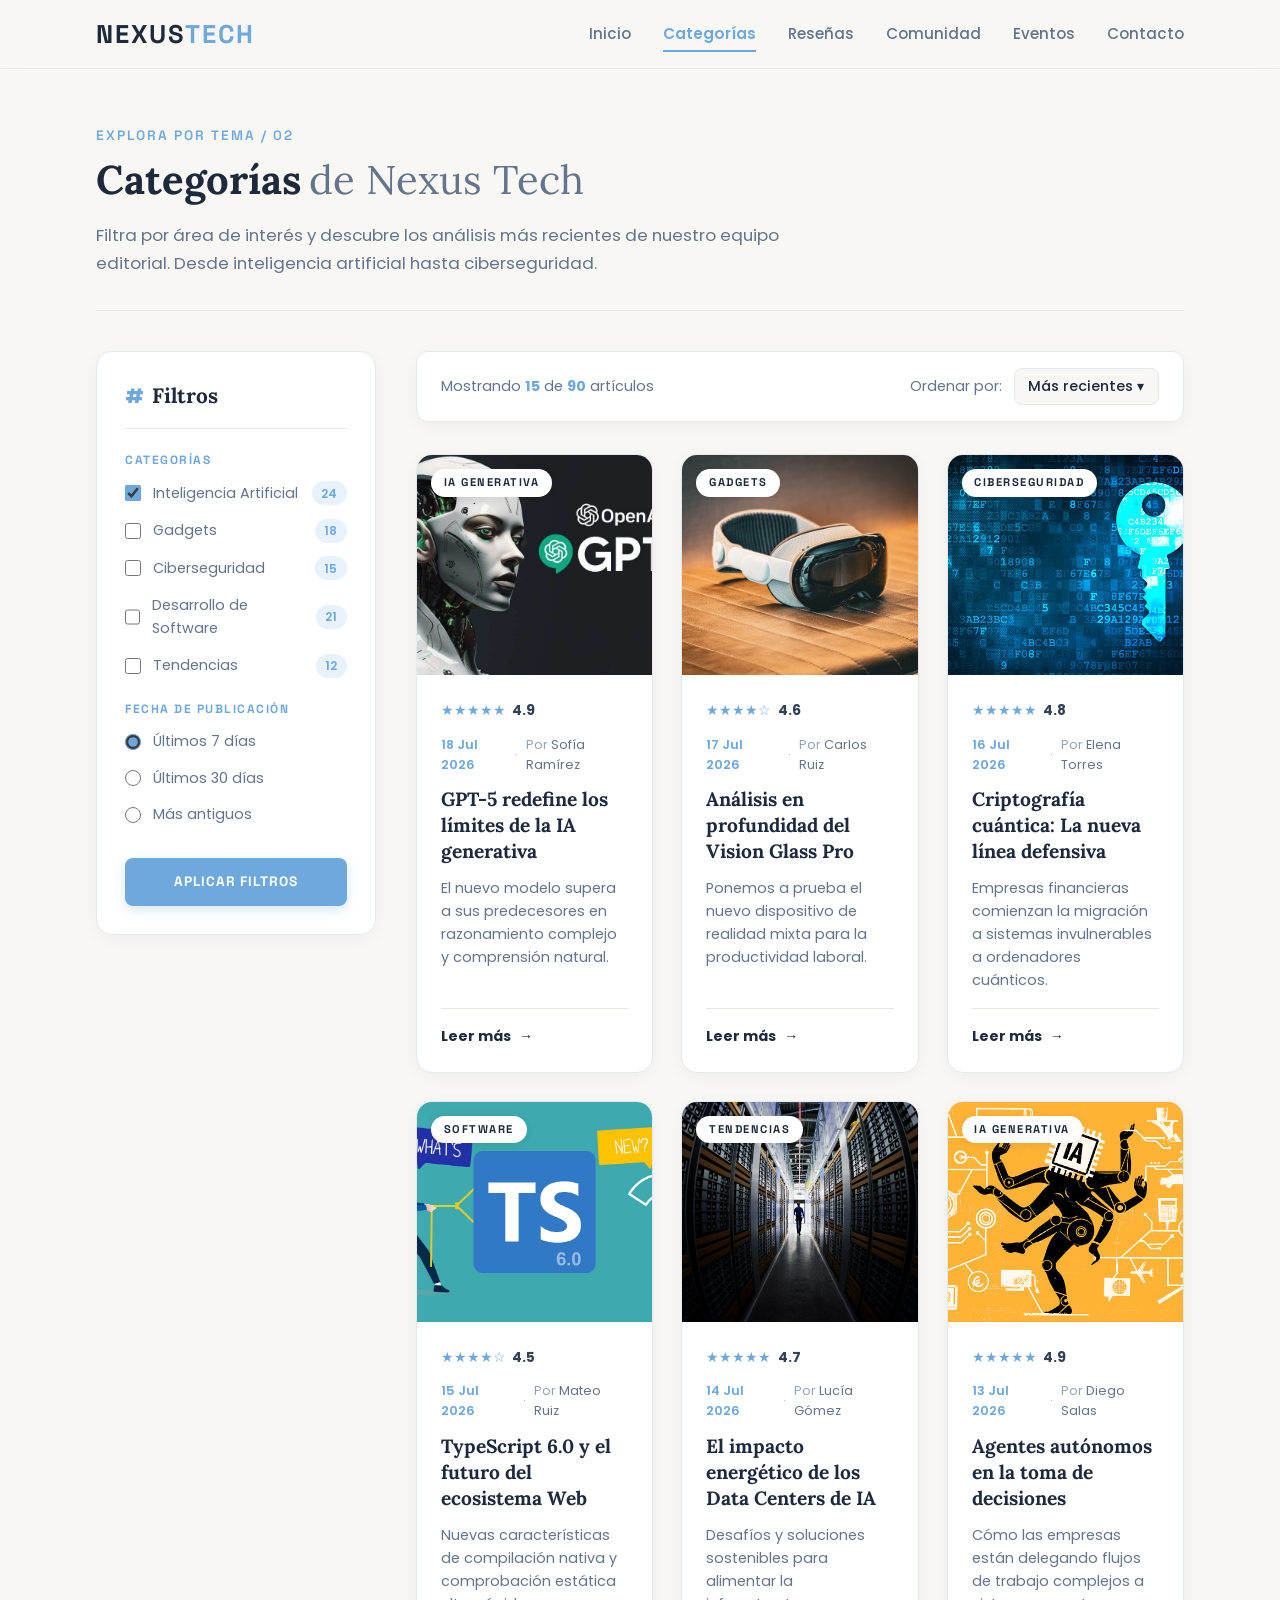
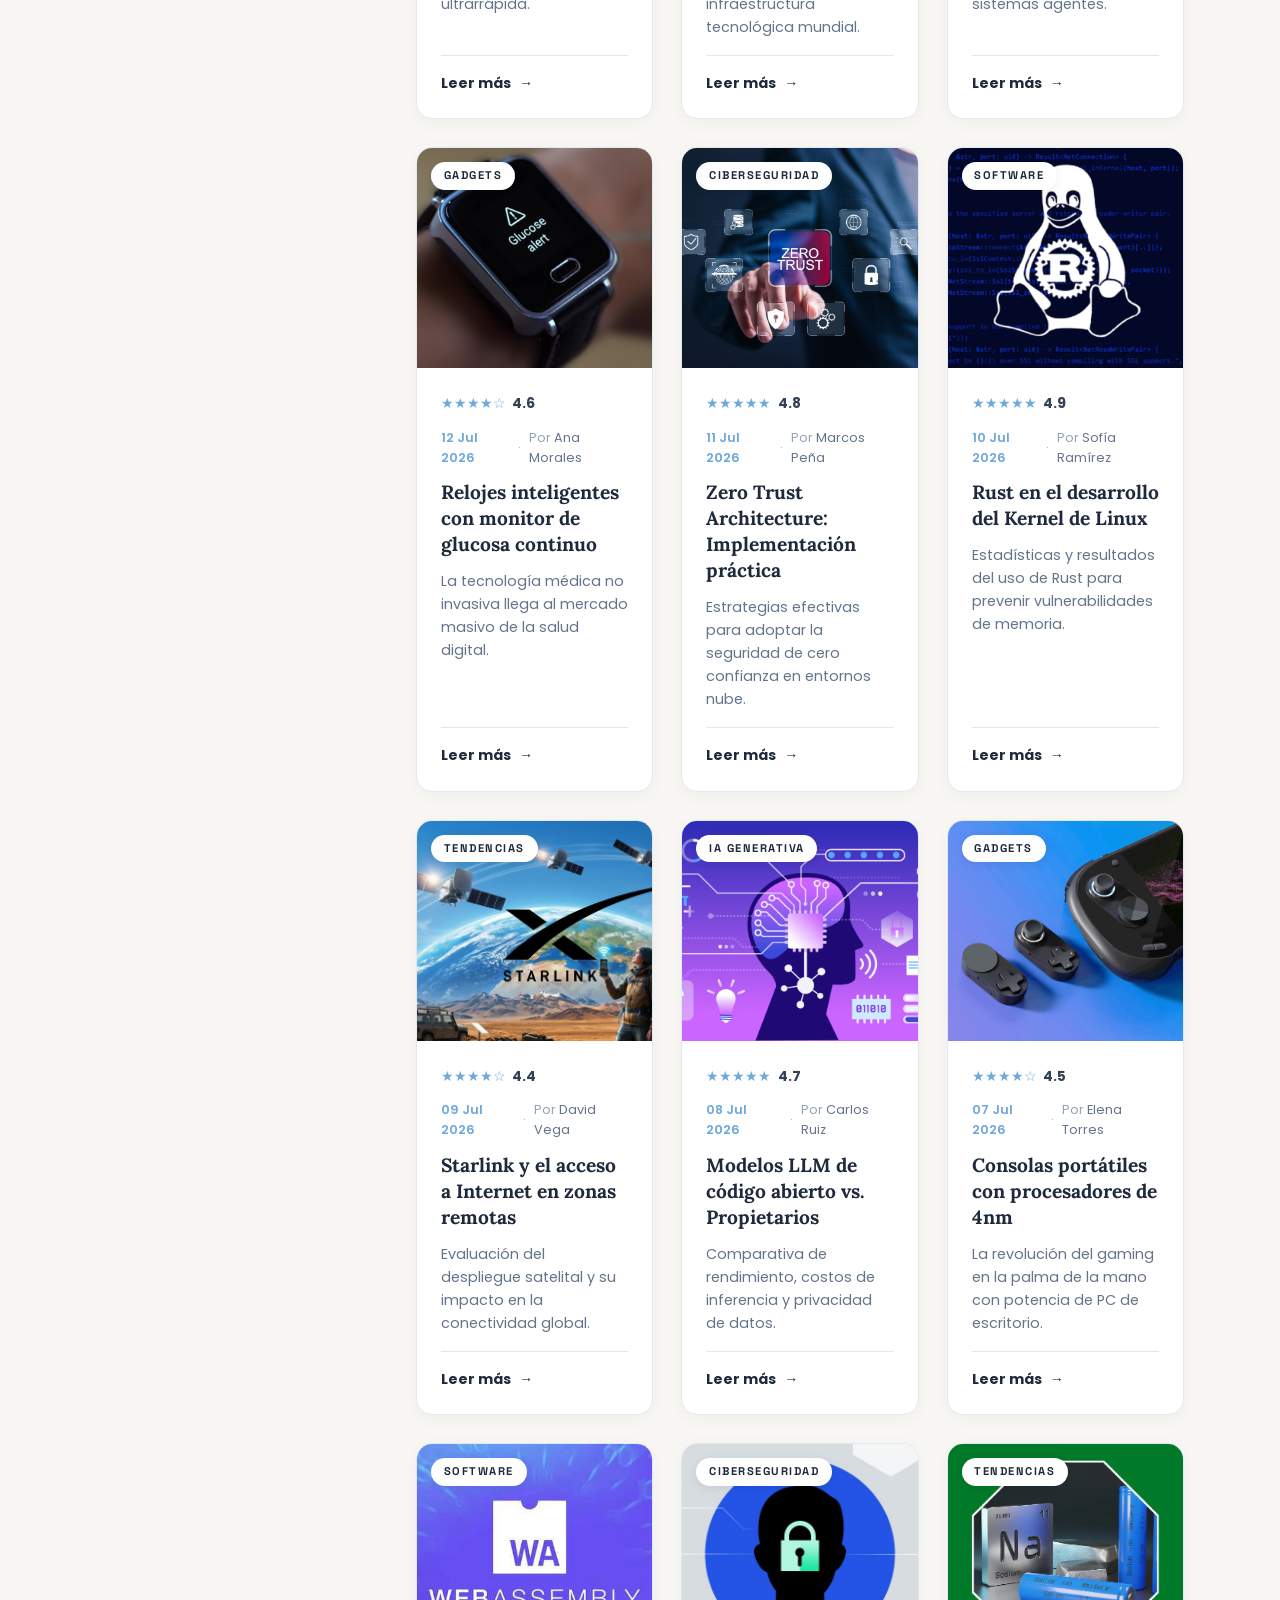
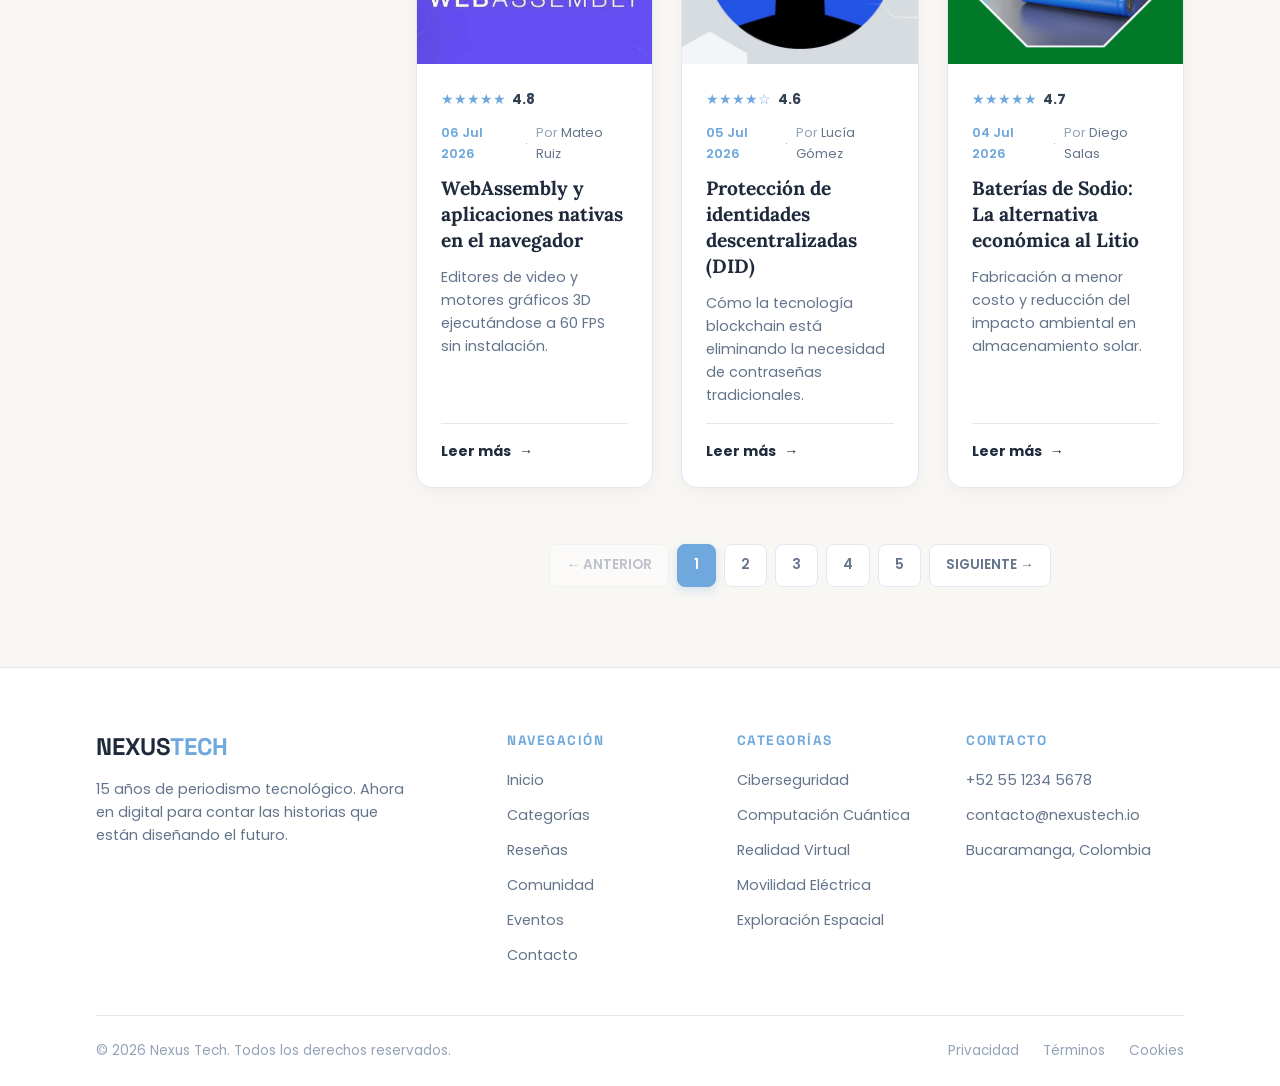
==== commit ec165565: ":lipstick:feat(pagina-categorias): Carga y implementacion de imagenes" ====
--- a/pages/categorias.html
+++ b/pages/categorias.html
@@ -4,7 +4,8 @@
 <head>
     <meta charset="UTF-8">
     <meta name="viewport" content="width=device-width, initial-scale=1.0">
-    <meta name="description" content="Categorías de artículos en Nexus Tech. Explora las últimas tendencias por área de interés.">
+    <meta name="description"
+        content="Categorías de artículos en Nexus Tech. Explora las últimas tendencias por área de interés.">
     <link rel="stylesheet" href="../css/main.css">
     <link rel="stylesheet" href="../css/style.css">
     <link rel="stylesheet" href="../css/categorias.css">
@@ -57,8 +58,10 @@
         <section>
             <div class="header-titles">
                 <p class="header-titles__subtitle">Explora por tema / 02</p>
-                <h1 class="header-titles__title">Categorías <span class="header-titles__title-light">de Nexus Tech</span></h1>
-                <p class="header-titles__description">Filtra por área de interés y descubre los análisis más recientes de nuestro equipo editorial. Desde inteligencia artificial hasta ciberseguridad.</p>
+                <h1 class="header-titles__title">Categorías <span class="header-titles__title-light">de Nexus
+                        Tech</span></h1>
+                <p class="header-titles__description">Filtra por área de interés y descubre los análisis más recientes
+                    de nuestro equipo editorial. Desde inteligencia artificial hasta ciberseguridad.</p>
             </div>
         </section>
 
@@ -127,7 +130,8 @@
             <div class="section-cards">
                 <div class="section-cards__header">
                     <div class="section-cards__section-left">
-                        <p class="cards__header-title">Mostrando <span class="cards__header-title-light">15</span> de <span class="cards__header-title-light">90</span> artículos</p>
+                        <p class="cards__header-title">Mostrando <span class="cards__header-title-light">15</span> de
+                            <span class="cards__header-title-light">90</span> artículos</p>
                     </div>
                     <div class="section-cards__section-right">
                         <span>Ordenar por:</span>
@@ -141,7 +145,7 @@
                     <article class="grid-cards__card">
                         <picture class="grid-cards__picture">
                             <span class="grid-cards__badge">IA Generativa</span>
-                            <img src="../assets/img/tecnologia.jpg" alt="Noticia de IA" class="grid-cards__img">
+                            <img src="../assets/img/gpt5.jpeg" alt="Noticia de IA" class="grid-cards__img">
                         </picture>
                         <div class="grid-cards__info">
                             <div class="rating-bar">
@@ -151,11 +155,14 @@
                             <div class="grid-cards__header">
                                 <span class="grid-cards__fecha">18 Jul 2026</span>
                                 <span>·</span>
-                                <span class="grid-cards__autor">Por <span class="grid-cards__autor--light">Sofía Ramírez</span></span>
+                                <span class="grid-cards__autor">Por <span class="grid-cards__autor--light">Sofía
+                                        Ramírez</span></span>
                             </div>
                             <h3 class="grid-cards__title">GPT-5 redefine los límites de la IA generativa</h3>
-                            <p class="grid-cards_description">El nuevo modelo supera a sus predecesores en razonamiento complejo y comprensión natural.</p>
-                            <a href="#" class="grid-cards__link">Leer más <span class="section-header__arrow">→</span></a>
+                            <p class="grid-cards_description">El nuevo modelo supera a sus predecesores en razonamiento
+                                complejo y comprensión natural.</p>
+                            <a href="#" class="grid-cards__link">Leer más <span
+                                    class="section-header__arrow">→</span></a>
                         </div>
                     </article>
 
@@ -163,7 +170,7 @@
                     <article class="grid-cards__card">
                         <picture class="grid-cards__picture">
                             <span class="grid-cards__badge">Gadgets</span>
-                            <img src="../assets/img/tecnologia.jpg" alt="Noticia Gadgets" class="grid-cards__img">
+                            <img src="../assets/img/vision-pro.jpeg" alt="Noticia Gadgets" class="grid-cards__img">
                         </picture>
                         <div class="grid-cards__info">
                             <div class="rating-bar">
@@ -173,11 +180,14 @@
                             <div class="grid-cards__header">
                                 <span class="grid-cards__fecha">17 Jul 2026</span>
                                 <span>·</span>
-                                <span class="grid-cards__autor">Por <span class="grid-cards__autor--light">Carlos Ruiz</span></span>
+                                <span class="grid-cards__autor">Por <span class="grid-cards__autor--light">Carlos
+                                        Ruiz</span></span>
                             </div>
                             <h3 class="grid-cards__title">Análisis en profundidad del Vision Glass Pro</h3>
-                            <p class="grid-cards_description">Ponemos a prueba el nuevo dispositivo de realidad mixta para la productividad laboral.</p>
-                            <a href="#" class="grid-cards__link">Leer más <span class="section-header__arrow">→</span></a>
+                            <p class="grid-cards_description">Ponemos a prueba el nuevo dispositivo de realidad mixta
+                                para la productividad laboral.</p>
+                            <a href="#" class="grid-cards__link">Leer más <span
+                                    class="section-header__arrow">→</span></a>
                         </div>
                     </article>
 
@@ -185,7 +195,8 @@
                     <article class="grid-cards__card">
                         <picture class="grid-cards__picture">
                             <span class="grid-cards__badge">Ciberseguridad</span>
-                            <img src="../assets/img/tecnologia.jpg" alt="Noticia Ciberseguridad" class="grid-cards__img">
+                            <img src="../assets/img/criptografia.jpg" alt="Noticia Ciberseguridad"
+                                class="grid-cards__img">
                         </picture>
                         <div class="grid-cards__info">
                             <div class="rating-bar">
@@ -195,11 +206,14 @@
                             <div class="grid-cards__header">
                                 <span class="grid-cards__fecha">16 Jul 2026</span>
                                 <span>·</span>
-                                <span class="grid-cards__autor">Por <span class="grid-cards__autor--light">Elena Torres</span></span>
+                                <span class="grid-cards__autor">Por <span class="grid-cards__autor--light">Elena
+                                        Torres</span></span>
                             </div>
                             <h3 class="grid-cards__title">Criptografía cuántica: La nueva línea defensiva</h3>
-                            <p class="grid-cards_description">Empresas financieras comienzan la migración a sistemas invulnerables a ordenadores cuánticos.</p>
-                            <a href="#" class="grid-cards__link">Leer más <span class="section-header__arrow">→</span></a>
+                            <p class="grid-cards_description">Empresas financieras comienzan la migración a sistemas
+                                invulnerables a ordenadores cuánticos.</p>
+                            <a href="#" class="grid-cards__link">Leer más <span
+                                    class="section-header__arrow">→</span></a>
                         </div>
                     </article>
 
@@ -207,7 +221,7 @@
                     <article class="grid-cards__card">
                         <picture class="grid-cards__picture">
                             <span class="grid-cards__badge">Software</span>
-                            <img src="../assets/img/tecnologia.jpg" alt="Desarrollo Software" class="grid-cards__img">
+                            <img src="../assets/img/typescript.png" alt="Desarrollo Software" class="grid-cards__img">
                         </picture>
                         <div class="grid-cards__info">
                             <div class="rating-bar">
@@ -217,11 +231,14 @@
                             <div class="grid-cards__header">
                                 <span class="grid-cards__fecha">15 Jul 2026</span>
                                 <span>·</span>
-                                <span class="grid-cards__autor">Por <span class="grid-cards__autor--light">Mateo Ruiz</span></span>
+                                <span class="grid-cards__autor">Por <span class="grid-cards__autor--light">Mateo
+                                        Ruiz</span></span>
                             </div>
                             <h3 class="grid-cards__title">TypeScript 6.0 y el futuro del ecosistema Web</h3>
-                            <p class="grid-cards_description">Nuevas características de compilación nativa y comprobación estática ultrarrápida.</p>
-                            <a href="#" class="grid-cards__link">Leer más <span class="section-header__arrow">→</span></a>
+                            <p class="grid-cards_description">Nuevas características de compilación nativa y
+                                comprobación estática ultrarrápida.</p>
+                            <a href="#" class="grid-cards__link">Leer más <span
+                                    class="section-header__arrow">→</span></a>
                         </div>
                     </article>
 
@@ -229,7 +246,8 @@
                     <article class="grid-cards__card">
                         <picture class="grid-cards__picture">
                             <span class="grid-cards__badge">Tendencias</span>
-                            <img src="../assets/img/tecnologia.jpg" alt="Tendencias Tech" class="grid-cards__img">
+                            <img src="../assets/img/impacto-energetico.webp" alt="Tendencias Tech"
+                                class="grid-cards__img">
                         </picture>
                         <div class="grid-cards__info">
                             <div class="rating-bar">
@@ -239,11 +257,14 @@
                             <div class="grid-cards__header">
                                 <span class="grid-cards__fecha">14 Jul 2026</span>
                                 <span>·</span>
-                                <span class="grid-cards__autor">Por <span class="grid-cards__autor--light">Lucía Gómez</span></span>
+                                <span class="grid-cards__autor">Por <span class="grid-cards__autor--light">Lucía
+                                        Gómez</span></span>
                             </div>
                             <h3 class="grid-cards__title">El impacto energético de los Data Centers de IA</h3>
-                            <p class="grid-cards_description">Desafíos y soluciones sostenibles para alimentar la infraestructura tecnológica mundial.</p>
-                            <a href="#" class="grid-cards__link">Leer más <span class="section-header__arrow">→</span></a>
+                            <p class="grid-cards_description">Desafíos y soluciones sostenibles para alimentar la
+                                infraestructura tecnológica mundial.</p>
+                            <a href="#" class="grid-cards__link">Leer más <span
+                                    class="section-header__arrow">→</span></a>
                         </div>
                     </article>
 
@@ -251,7 +272,7 @@
                     <article class="grid-cards__card">
                         <picture class="grid-cards__picture">
                             <span class="grid-cards__badge">IA Generativa</span>
-                            <img src="../assets/img/tecnologia.jpg" alt="Noticia IA" class="grid-cards__img">
+                            <img src="../assets/img/agentes-autonomos.jpg" alt="Noticia IA" class="grid-cards__img">
                         </picture>
                         <div class="grid-cards__info">
                             <div class="rating-bar">
@@ -261,11 +282,14 @@
                             <div class="grid-cards__header">
                                 <span class="grid-cards__fecha">13 Jul 2026</span>
                                 <span>·</span>
-                                <span class="grid-cards__autor">Por <span class="grid-cards__autor--light">Diego Salas</span></span>
+                                <span class="grid-cards__autor">Por <span class="grid-cards__autor--light">Diego
+                                        Salas</span></span>
                             </div>
                             <h3 class="grid-cards__title">Agentes autónomos en la toma de decisiones</h3>
-                            <p class="grid-cards_description">Cómo las empresas están delegando flujos de trabajo complejos a sistemas agentes.</p>
-                            <a href="#" class="grid-cards__link">Leer más <span class="section-header__arrow">→</span></a>
+                            <p class="grid-cards_description">Cómo las empresas están delegando flujos de trabajo
+                                complejos a sistemas agentes.</p>
+                            <a href="#" class="grid-cards__link">Leer más <span
+                                    class="section-header__arrow">→</span></a>
                         </div>
                     </article>
 
@@ -273,7 +297,8 @@
                     <article class="grid-cards__card">
                         <picture class="grid-cards__picture">
                             <span class="grid-cards__badge">Gadgets</span>
-                            <img src="../assets/img/tecnologia.jpg" alt="Noticia Gadgets" class="grid-cards__img">
+                            <img src="../assets/img/relojes-inteligentes.jpg" alt="Noticia Gadgets"
+                                class="grid-cards__img">
                         </picture>
                         <div class="grid-cards__info">
                             <div class="rating-bar">
@@ -283,11 +308,14 @@
                             <div class="grid-cards__header">
                                 <span class="grid-cards__fecha">12 Jul 2026</span>
                                 <span>·</span>
-                                <span class="grid-cards__autor">Por <span class="grid-cards__autor--light">Ana Morales</span></span>
+                                <span class="grid-cards__autor">Por <span class="grid-cards__autor--light">Ana
+                                        Morales</span></span>
                             </div>
                             <h3 class="grid-cards__title">Relojes inteligentes con monitor de glucosa continuo</h3>
-                            <p class="grid-cards_description">La tecnología médica no invasiva llega al mercado masivo de la salud digital.</p>
-                            <a href="#" class="grid-cards__link">Leer más <span class="section-header__arrow">→</span></a>
+                            <p class="grid-cards_description">La tecnología médica no invasiva llega al mercado masivo
+                                de la salud digital.</p>
+                            <a href="#" class="grid-cards__link">Leer más <span
+                                    class="section-header__arrow">→</span></a>
                         </div>
                     </article>
 
@@ -295,7 +323,8 @@
                     <article class="grid-cards__card">
                         <picture class="grid-cards__picture">
                             <span class="grid-cards__badge">Ciberseguridad</span>
-                            <img src="../assets/img/tecnologia.jpg" alt="Noticia Ciberseguridad" class="grid-cards__img">
+                            <img src="../assets/img/zero-trust.webp" alt="Noticia Ciberseguridad"
+                                class="grid-cards__img">
                         </picture>
                         <div class="grid-cards__info">
                             <div class="rating-bar">
@@ -305,11 +334,14 @@
                             <div class="grid-cards__header">
                                 <span class="grid-cards__fecha">11 Jul 2026</span>
                                 <span>·</span>
-                                <span class="grid-cards__autor">Por <span class="grid-cards__autor--light">Marcos Peña</span></span>
+                                <span class="grid-cards__autor">Por <span class="grid-cards__autor--light">Marcos
+                                        Peña</span></span>
                             </div>
                             <h3 class="grid-cards__title">Zero Trust Architecture: Implementación práctica</h3>
-                            <p class="grid-cards_description">Estrategias efectivas para adoptar la seguridad de cero confianza en entornos nube.</p>
-                            <a href="#" class="grid-cards__link">Leer más <span class="section-header__arrow">→</span></a>
+                            <p class="grid-cards_description">Estrategias efectivas para adoptar la seguridad de cero
+                                confianza en entornos nube.</p>
+                            <a href="#" class="grid-cards__link">Leer más <span
+                                    class="section-header__arrow">→</span></a>
                         </div>
                     </article>
 
@@ -317,7 +349,7 @@
                     <article class="grid-cards__card">
                         <picture class="grid-cards__picture">
                             <span class="grid-cards__badge">Software</span>
-                            <img src="../assets/img/tecnologia.jpg" alt="Desarrollo Software" class="grid-cards__img">
+                            <img src="../assets/img/rust-kernel.png" alt="Desarrollo Software" class="grid-cards__img">
                         </picture>
                         <div class="grid-cards__info">
                             <div class="rating-bar">
@@ -327,11 +359,14 @@
                             <div class="grid-cards__header">
                                 <span class="grid-cards__fecha">10 Jul 2026</span>
                                 <span>·</span>
-                                <span class="grid-cards__autor">Por <span class="grid-cards__autor--light">Sofía Ramírez</span></span>
+                                <span class="grid-cards__autor">Por <span class="grid-cards__autor--light">Sofía
+                                        Ramírez</span></span>
                             </div>
                             <h3 class="grid-cards__title">Rust en el desarrollo del Kernel de Linux</h3>
-                            <p class="grid-cards_description">Estadísticas y resultados del uso de Rust para prevenir vulnerabilidades de memoria.</p>
-                            <a href="#" class="grid-cards__link">Leer más <span class="section-header__arrow">→</span></a>
+                            <p class="grid-cards_description">Estadísticas y resultados del uso de Rust para prevenir
+                                vulnerabilidades de memoria.</p>
+                            <a href="#" class="grid-cards__link">Leer más <span
+                                    class="section-header__arrow">→</span></a>
                         </div>
                     </article>
 
@@ -339,7 +374,7 @@
                     <article class="grid-cards__card">
                         <picture class="grid-cards__picture">
                             <span class="grid-cards__badge">Tendencias</span>
-                            <img src="../assets/img/tecnologia.jpg" alt="Tendencias" class="grid-cards__img">
+                            <img src="../assets/img/star-link.webp" alt="Tendencias" class="grid-cards__img">
                         </picture>
                         <div class="grid-cards__info">
                             <div class="rating-bar">
@@ -349,11 +384,14 @@
                             <div class="grid-cards__header">
                                 <span class="grid-cards__fecha">09 Jul 2026</span>
                                 <span>·</span>
-                                <span class="grid-cards__autor">Por <span class="grid-cards__autor--light">David Vega</span></span>
+                                <span class="grid-cards__autor">Por <span class="grid-cards__autor--light">David
+                                        Vega</span></span>
                             </div>
                             <h3 class="grid-cards__title">Starlink y el acceso a Internet en zonas remotas</h3>
-                            <p class="grid-cards_description">Evaluación del despliegue satelital y su impacto en la conectividad global.</p>
-                            <a href="#" class="grid-cards__link">Leer más <span class="section-header__arrow">→</span></a>
+                            <p class="grid-cards_description">Evaluación del despliegue satelital y su impacto en la
+                                conectividad global.</p>
+                            <a href="#" class="grid-cards__link">Leer más <span
+                                    class="section-header__arrow">→</span></a>
                         </div>
                     </article>
 
@@ -361,7 +399,7 @@
                     <article class="grid-cards__card">
                         <picture class="grid-cards__picture">
                             <span class="grid-cards__badge">IA Generativa</span>
-                            <img src="../assets/img/tecnologia.jpg" alt="IA" class="grid-cards__img">
+                            <img src="../assets/img/codigo-abierto.webp" alt="IA" class="grid-cards__img">
                         </picture>
                         <div class="grid-cards__info">
                             <div class="rating-bar">
@@ -371,11 +409,14 @@
                             <div class="grid-cards__header">
                                 <span class="grid-cards__fecha">08 Jul 2026</span>
                                 <span>·</span>
-                                <span class="grid-cards__autor">Por <span class="grid-cards__autor--light">Carlos Ruiz</span></span>
+                                <span class="grid-cards__autor">Por <span class="grid-cards__autor--light">Carlos
+                                        Ruiz</span></span>
                             </div>
                             <h3 class="grid-cards__title">Modelos LLM de código abierto vs. Propietarios</h3>
-                            <p class="grid-cards_description">Comparativa de rendimiento, costos de inferencia y privacidad de datos.</p>
-                            <a href="#" class="grid-cards__link">Leer más <span class="section-header__arrow">→</span></a>
+                            <p class="grid-cards_description">Comparativa de rendimiento, costos de inferencia y
+                                privacidad de datos.</p>
+                            <a href="#" class="grid-cards__link">Leer más <span
+                                    class="section-header__arrow">→</span></a>
                         </div>
                     </article>
 
@@ -383,7 +424,7 @@
                     <article class="grid-cards__card">
                         <picture class="grid-cards__picture">
                             <span class="grid-cards__badge">Gadgets</span>
-                            <img src="../assets/img/tecnologia.jpg" alt="Gadgets" class="grid-cards__img">
+                            <img src="../assets/img/consolas-portatiles.jpeg" alt="Gadgets" class="grid-cards__img">
                         </picture>
                         <div class="grid-cards__info">
                             <div class="rating-bar">
@@ -393,11 +434,14 @@
                             <div class="grid-cards__header">
                                 <span class="grid-cards__fecha">07 Jul 2026</span>
                                 <span>·</span>
-                                <span class="grid-cards__autor">Por <span class="grid-cards__autor--light">Elena Torres</span></span>
+                                <span class="grid-cards__autor">Por <span class="grid-cards__autor--light">Elena
+                                        Torres</span></span>
                             </div>
                             <h3 class="grid-cards__title">Consolas portátiles con procesadores de 4nm</h3>
-                            <p class="grid-cards_description">La revolución del gaming en la palma de la mano con potencia de PC de escritorio.</p>
-                            <a href="#" class="grid-cards__link">Leer más <span class="section-header__arrow">→</span></a>
+                            <p class="grid-cards_description">La revolución del gaming en la palma de la mano con
+                                potencia de PC de escritorio.</p>
+                            <a href="#" class="grid-cards__link">Leer más <span
+                                    class="section-header__arrow">→</span></a>
                         </div>
                     </article>
 
@@ -405,7 +449,7 @@
                     <article class="grid-cards__card">
                         <picture class="grid-cards__picture">
                             <span class="grid-cards__badge">Software</span>
-                            <img src="../assets/img/tecnologia.jpg" alt="Software" class="grid-cards__img">
+                            <img src="../assets/img/web-assembly.jpg" alt="Software" class="grid-cards__img">
                         </picture>
                         <div class="grid-cards__info">
                             <div class="rating-bar">
@@ -415,11 +459,14 @@
                             <div class="grid-cards__header">
                                 <span class="grid-cards__fecha">06 Jul 2026</span>
                                 <span>·</span>
-                                <span class="grid-cards__autor">Por <span class="grid-cards__autor--light">Mateo Ruiz</span></span>
+                                <span class="grid-cards__autor">Por <span class="grid-cards__autor--light">Mateo
+                                        Ruiz</span></span>
                             </div>
                             <h3 class="grid-cards__title">WebAssembly y aplicaciones nativas en el navegador</h3>
-                            <p class="grid-cards_description">Editores de video y motores gráficos 3D ejecutándose a 60 FPS sin instalación.</p>
-                            <a href="#" class="grid-cards__link">Leer más <span class="section-header__arrow">→</span></a>
+                            <p class="grid-cards_description">Editores de video y motores gráficos 3D ejecutándose a 60
+                                FPS sin instalación.</p>
+                            <a href="#" class="grid-cards__link">Leer más <span
+                                    class="section-header__arrow">→</span></a>
                         </div>
                     </article>
 
@@ -427,7 +474,7 @@
                     <article class="grid-cards__card">
                         <picture class="grid-cards__picture">
                             <span class="grid-cards__badge">Ciberseguridad</span>
-                            <img src="../assets/img/tecnologia.jpg" alt="Ciberseguridad" class="grid-cards__img">
+                            <img src="../assets/img/identidad.jpg" alt="Ciberseguridad" class="grid-cards__img">
                         </picture>
                         <div class="grid-cards__info">
                             <div class="rating-bar">
@@ -437,11 +484,14 @@
                             <div class="grid-cards__header">
                                 <span class="grid-cards__fecha">05 Jul 2026</span>
                                 <span>·</span>
-                                <span class="grid-cards__autor">Por <span class="grid-cards__autor--light">Lucía Gómez</span></span>
+                                <span class="grid-cards__autor">Por <span class="grid-cards__autor--light">Lucía
+                                        Gómez</span></span>
                             </div>
                             <h3 class="grid-cards__title">Protección de identidades descentralizadas (DID)</h3>
-                            <p class="grid-cards_description">Cómo la tecnología blockchain está eliminando la necesidad de contraseñas tradicionales.</p>
-                            <a href="#" class="grid-cards__link">Leer más <span class="section-header__arrow">→</span></a>
+                            <p class="grid-cards_description">Cómo la tecnología blockchain está eliminando la necesidad
+                                de contraseñas tradicionales.</p>
+                            <a href="#" class="grid-cards__link">Leer más <span
+                                    class="section-header__arrow">→</span></a>
                         </div>
                     </article>
 
@@ -449,7 +499,7 @@
                     <article class="grid-cards__card">
                         <picture class="grid-cards__picture">
                             <span class="grid-cards__badge">Tendencias</span>
-                            <img src="../assets/img/tecnologia.jpg" alt="Tendencias" class="grid-cards__img">
+                            <img src="../assets/img/bateria-sodio.jpg" alt="Tendencias" class="grid-cards__img">
                         </picture>
                         <div class="grid-cards__info">
                             <div class="rating-bar">
@@ -459,11 +509,14 @@
                             <div class="grid-cards__header">
                                 <span class="grid-cards__fecha">04 Jul 2026</span>
                                 <span>·</span>
-                                <span class="grid-cards__autor">Por <span class="grid-cards__autor--light">Diego Salas</span></span>
+                                <span class="grid-cards__autor">Por <span class="grid-cards__autor--light">Diego
+                                        Salas</span></span>
                             </div>
                             <h3 class="grid-cards__title">Baterías de Sodio: La alternativa económica al Litio</h3>
-                            <p class="grid-cards_description">Fabricación a menor costo y reducción del impacto ambiental en almacenamiento solar.</p>
-                            <a href="#" class="grid-cards__link">Leer más <span class="section-header__arrow">→</span></a>
+                            <p class="grid-cards_description">Fabricación a menor costo y reducción del impacto
+                                ambiental en almacenamiento solar.</p>
+                            <a href="#" class="grid-cards__link">Leer más <span
+                                    class="section-header__arrow">→</span></a>
                         </div>
                     </article>
                 </div>
@@ -501,7 +554,8 @@
         <div class="footer-grid">
             <div class="footer-grid__section-one">
                 <h2 class="footer-grid__brand">NEXUS<span class="footer-grid__brand--accent">TECH</span></h2>
-                <p class="footer-grid__description">15 años de periodismo tecnológico. Ahora en digital para contar las historias que están diseñando el futuro.</p>
+                <p class="footer-grid__description">15 años de periodismo tecnológico. Ahora en digital para contar las
+                    historias que están diseñando el futuro.</p>
             </div>
             <div class="footer-grid__section-list">
                 <h4 class="footer-grid__title">NAVEGACIÓN</h4>
--- a/css/style.css
+++ b/css/style.css
@@ -169,10 +169,176 @@
 }
 
 /* ==========================================================================
-   FEATURED ARTICLES SECTION & CARDS GRID (Light Pastel Theme)
+   HERO / BANNER SECTION (Pastel Light Theme)
+   ========================================================================== */
+.hero-section {
+    padding: 2.5rem 0 1.5rem;
+}
+
+.banner {
+    width: 85vw;
+    max-width: 1280px;
+    margin: 0 auto;
+    display: flex;
+    background: var(--bg-card);
+    border: 1px solid var(--border-color);
+    border-radius: var(--radius-lg);
+    overflow: hidden;
+    box-shadow: var(--shadow-card);
+    transition: box-shadow var(--transition-normal);
+}
+
+.banner:hover {
+    box-shadow: var(--shadow-hover);
+}
+
+.banner__firstSection {
+    width: 58%;
+    padding: 3.5rem;
+    display: flex;
+    flex-direction: column;
+    justify-content: center;
+    gap: 1.25rem;
+    border-right: 1px solid var(--border-color);
+}
+
+.banner__badge {
+    align-self: flex-start;
+    padding: 0.35rem 0.85rem;
+    background: var(--accent-soft-blue);
+    color: var(--accent-primary);
+    border-radius: var(--radius-full);
+    font-size: 0.75rem;
+    font-weight: 700;
+    letter-spacing: 1.5px;
+    text-transform: uppercase;
+    font-family: var(--font-sans);
+}
+
+.banner__title {
+    font-size: 2.5rem;
+    font-weight: 700;
+    color: var(--text-heading);
+    line-height: 1.2;
+    font-family: var(--font-heading);
+}
+
+.banner__description {
+    font-size: 1.05rem;
+    color: var(--text-secondary);
+    line-height: 1.65;
+}
+
+.banner__buttons {
+    display: flex;
+    gap: 1rem;
+    margin-top: 0.75rem;
+}
+
+.banner__btn {
+    display: inline-flex;
+    align-items: center;
+    justify-content: center;
+    padding: 0.85rem 1.75rem;
+    border-radius: var(--radius-sm);
+    font-size: 0.95rem;
+    font-weight: 600;
+    cursor: pointer;
+    transition: all var(--transition-normal);
+    text-align: center;
+    font-family: var(--font-sans);
+    text-decoration: none;
+}
+
+.banner__btn--primary {
+    background-color: var(--accent-primary);
+    color: #ffffff;
+    box-shadow: 0 4px 12px var(--accent-blue-glow);
+}
+
+.banner__btn--primary:hover {
+    background-color: var(--accent-primary-hover);
+    transform: translateY(-2px);
+    box-shadow: 0 6px 16px rgba(110, 168, 220, 0.4);
+    color: #ffffff;
+}
+
+.banner__btn--secondary {
+    background: var(--bg-surface);
+    color: var(--text-heading);
+    border: 1px solid var(--border-color);
+}
+
+.banner__btn--secondary:hover {
+    background: var(--border-color);
+    transform: translateY(-2px);
+}
+
+.banner__secondSection {
+    width: 42%;
+    padding: 1.5rem;
+    display: flex;
+    align-items: center;
+}
+
+.secondSection_card {
+    width: 100%;
+    height: 100%;
+    background-color: var(--bg-card);
+    border-radius: var(--radius-md);
+    overflow: hidden;
+    border: 1px solid var(--border-color);
+    display: flex;
+    flex-direction: column;
+    transition: transform var(--transition-normal);
+}
+
+.secondSection_card:hover {
+    transform: translateY(-3px);
+}
+
+.secondSection__img {
+    width: 100%;
+    height: 240px;
+    object-fit: cover;
+    transition: transform var(--transition-normal);
+}
+
+.secondSection_card:hover .secondSection__img {
+    transform: scale(1.04);
+}
+
+.secondSection__content {
+    padding: 1.5rem;
+    display: flex;
+    flex-direction: column;
+    gap: 0.5rem;
+    justify-content: center;
+    flex-grow: 1;
+}
+
+.secondSection__tag {
+    font-size: 0.72rem;
+    font-weight: 700;
+    color: var(--accent-primary);
+    letter-spacing: 1.5px;
+    text-transform: uppercase;
+    font-family: var(--font-sans);
+}
+
+.secondSection__title {
+    font-size: 1.25rem;
+    font-weight: 700;
+    color: var(--text-heading);
+    line-height: 1.35;
+    font-family: var(--font-heading);
+}
+
+/* ==========================================================================
+   FEATURED ARTICLES SECTION & CARDS GRID (Pastel Light Theme)
    ========================================================================== */
 .featured-section {
-    padding: 3rem 0;
+    padding: 3rem 0 5rem;
 }
 
 .articles-section {
@@ -462,4 +628,48 @@
 
 .footer-bottom__link:hover {
     color: var(--accent-primary);
+}
+
+/* Responsive Media Queries */
+@media (max-width: 1024px) {
+    .banner {
+        flex-direction: column;
+    }
+
+    .banner__firstSection,
+    .banner__secondSection {
+        width: 100%;
+    }
+
+    .banner__firstSection {
+        padding: 2.5rem;
+        border-right: none;
+        border-bottom: 1px solid var(--border-color);
+    }
+
+    .grid-cards {
+        grid-template-columns: repeat(2, 1fr);
+    }
+
+    .footer-grid {
+        grid-template-columns: 1fr 1fr;
+    }
+}
+
+@media (max-width: 640px) {
+    .grid-cards {
+        grid-template-columns: 1fr;
+    }
+
+    .banner__firstSection {
+        padding: 1.5rem;
+    }
+
+    .banner__title {
+        font-size: 1.8rem;
+    }
+
+    .footer-grid {
+        grid-template-columns: 1fr;
+    }
 }
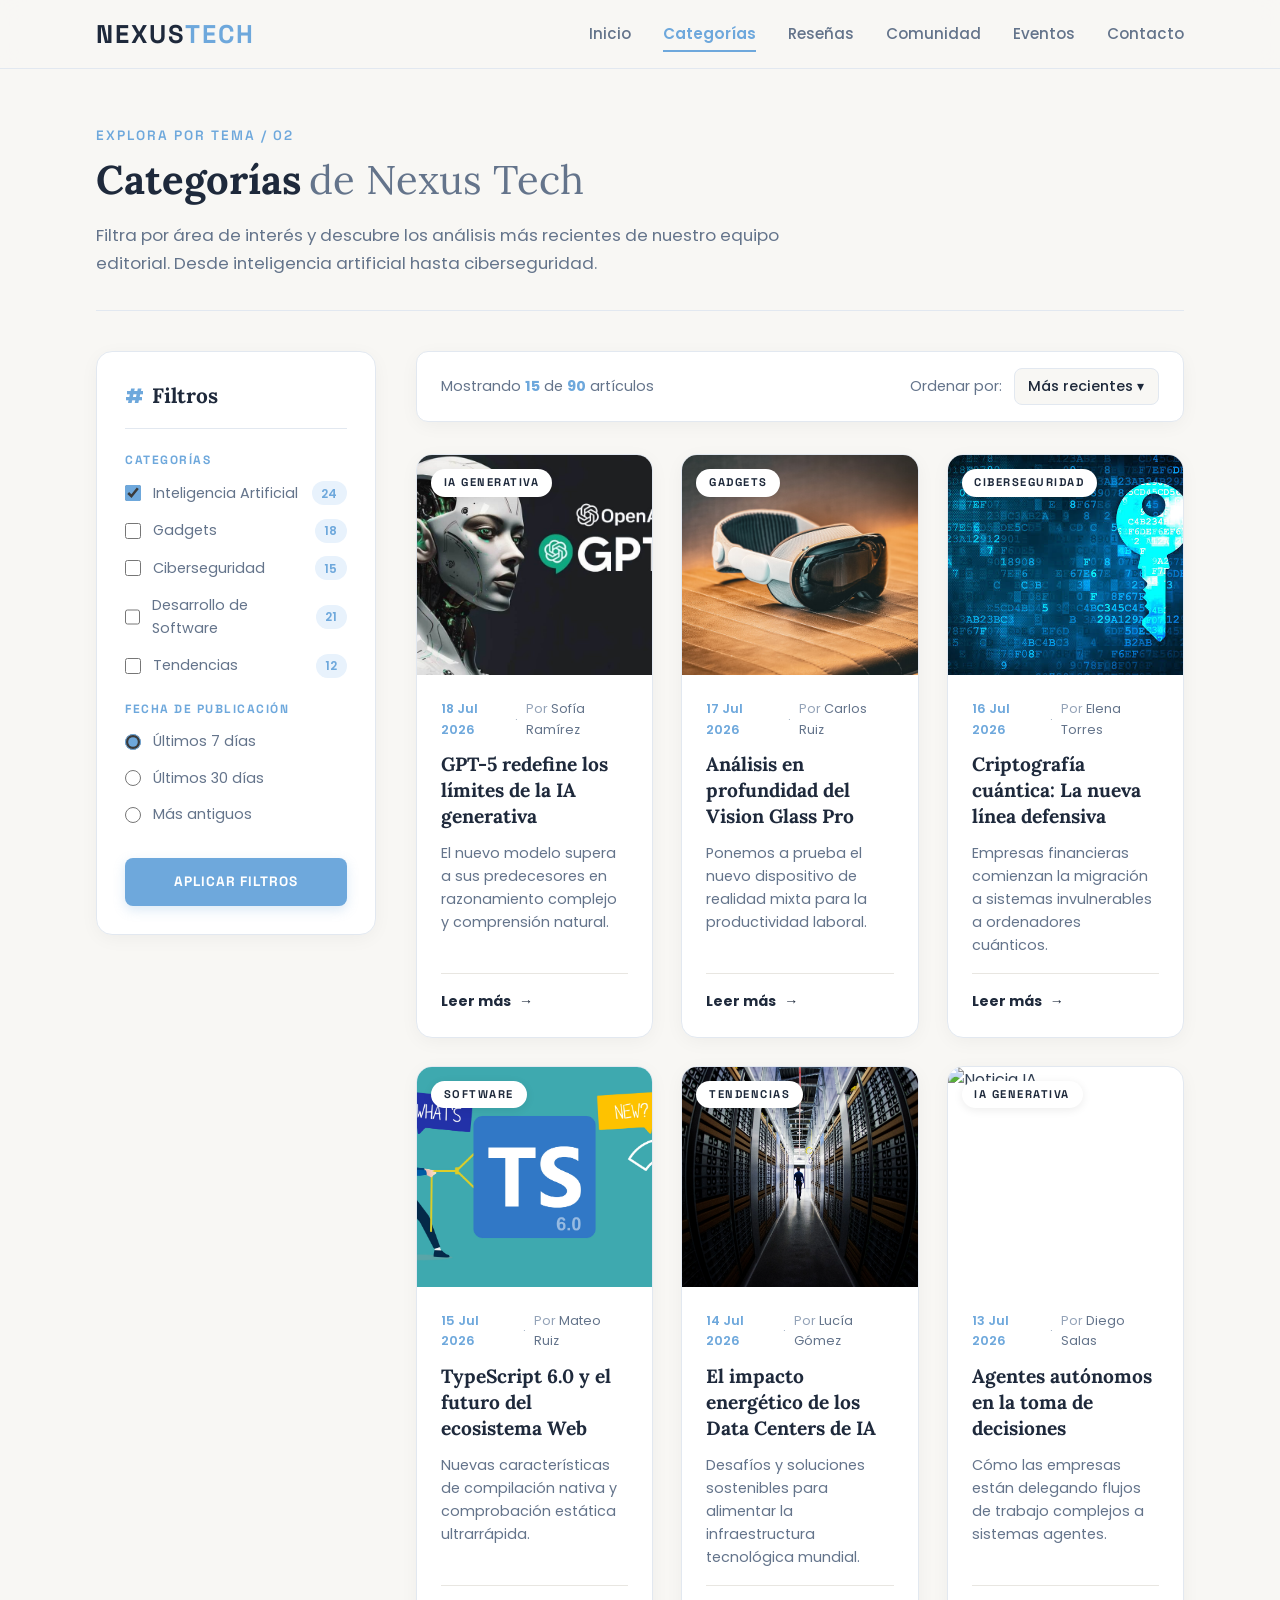
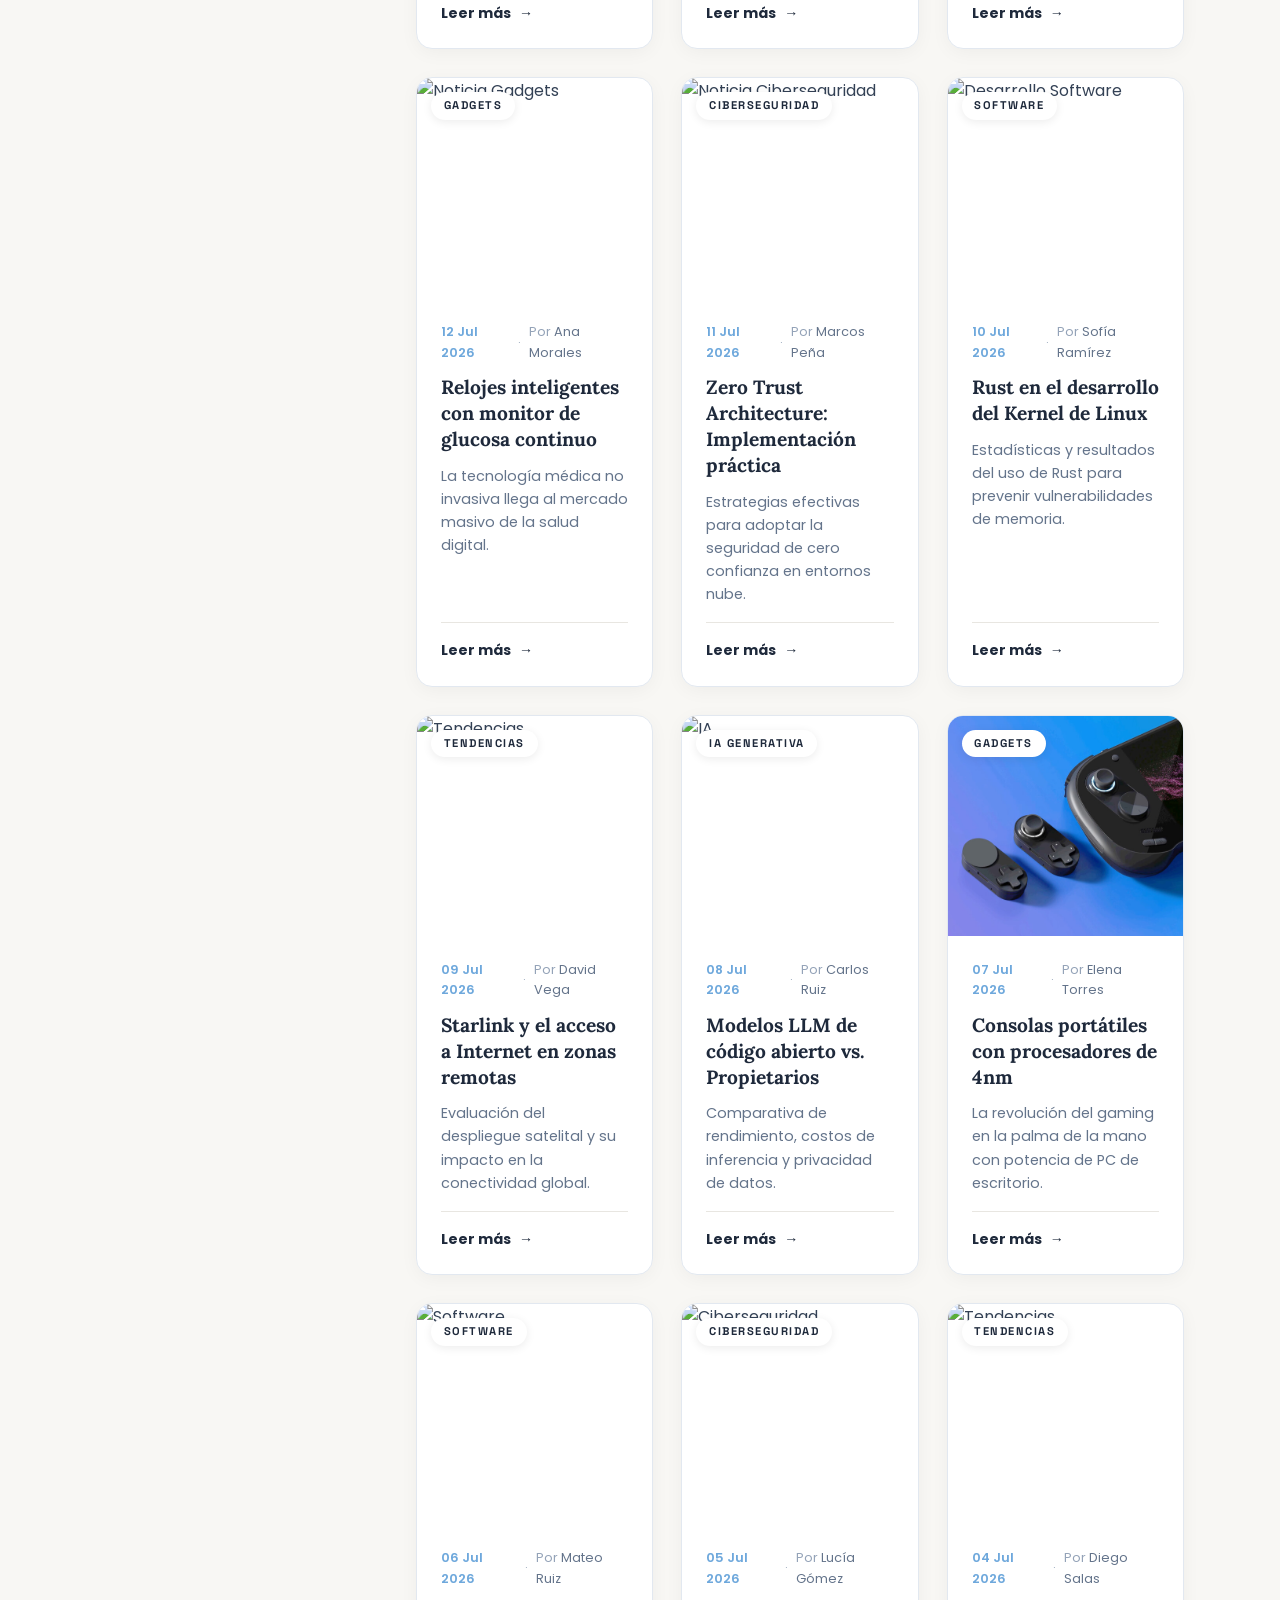
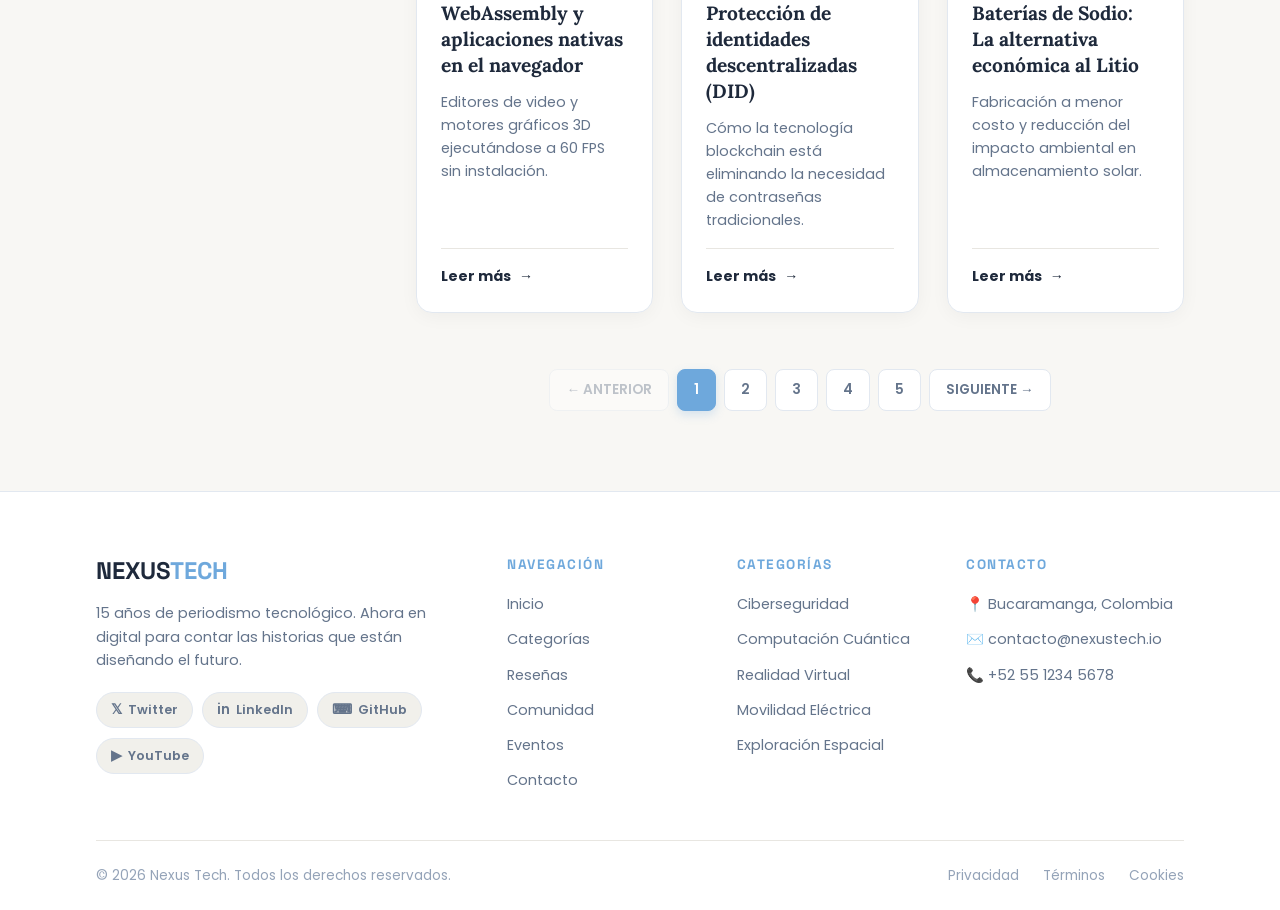
==== commit ec0b4a3b: ":lipstick:feat(pagina-categorias): eliminacion de estrellas en tarjetas y optimizacion de responsive" ====
--- a/pages/categorias.html
+++ b/pages/categorias.html
@@ -4,8 +4,7 @@
 <head>
     <meta charset="UTF-8">
     <meta name="viewport" content="width=device-width, initial-scale=1.0">
-    <meta name="description"
-        content="Categorías de artículos en Nexus Tech. Explora las últimas tendencias por área de interés.">
+    <meta name="description" content="Categorías de artículos en Nexus Tech. Explora las últimas tendencias por área de interés.">
     <link rel="stylesheet" href="../css/main.css">
     <link rel="stylesheet" href="../css/style.css">
     <link rel="stylesheet" href="../css/categorias.css">
@@ -58,10 +57,8 @@
         <section>
             <div class="header-titles">
                 <p class="header-titles__subtitle">Explora por tema / 02</p>
-                <h1 class="header-titles__title">Categorías <span class="header-titles__title-light">de Nexus
-                        Tech</span></h1>
-                <p class="header-titles__description">Filtra por área de interés y descubre los análisis más recientes
-                    de nuestro equipo editorial. Desde inteligencia artificial hasta ciberseguridad.</p>
+                <h1 class="header-titles__title">Categorías <span class="header-titles__title-light">de Nexus Tech</span></h1>
+                <p class="header-titles__description">Filtra por área de interés y descubre los análisis más recientes de nuestro equipo editorial. Desde inteligencia artificial hasta ciberseguridad.</p>
             </div>
         </section>
 
@@ -130,8 +127,7 @@
             <div class="section-cards">
                 <div class="section-cards__header">
                     <div class="section-cards__section-left">
-                        <p class="cards__header-title">Mostrando <span class="cards__header-title-light">15</span> de
-                            <span class="cards__header-title-light">90</span> artículos</p>
+                        <p class="cards__header-title">Mostrando <span class="cards__header-title-light">15</span> de <span class="cards__header-title-light">90</span> artículos</p>
                     </div>
                     <div class="section-cards__section-right">
                         <span>Ordenar por:</span>
@@ -148,21 +144,14 @@
                             <img src="../assets/img/gpt5.jpeg" alt="Noticia de IA" class="grid-cards__img">
                         </picture>
                         <div class="grid-cards__info">
-                            <div class="rating-bar">
-                                <span class="rating-bar__stars">★★★★★</span>
-                                <span class="rating-bar__score">4.9</span>
-                            </div>
                             <div class="grid-cards__header">
                                 <span class="grid-cards__fecha">18 Jul 2026</span>
                                 <span>·</span>
-                                <span class="grid-cards__autor">Por <span class="grid-cards__autor--light">Sofía
-                                        Ramírez</span></span>
+                                <span class="grid-cards__autor">Por <span class="grid-cards__autor--light">Sofía Ramírez</span></span>
                             </div>
                             <h3 class="grid-cards__title">GPT-5 redefine los límites de la IA generativa</h3>
-                            <p class="grid-cards_description">El nuevo modelo supera a sus predecesores en razonamiento
-                                complejo y comprensión natural.</p>
-                            <a href="#" class="grid-cards__link">Leer más <span
-                                    class="section-header__arrow">→</span></a>
+                            <p class="grid-cards_description">El nuevo modelo supera a sus predecesores en razonamiento complejo y comprensión natural.</p>
+                            <a href="#" class="grid-cards__link">Leer más <span class="section-header__arrow">→</span></a>
                         </div>
                     </article>
 
@@ -173,21 +162,14 @@
                             <img src="../assets/img/vision-pro.jpeg" alt="Noticia Gadgets" class="grid-cards__img">
                         </picture>
                         <div class="grid-cards__info">
-                            <div class="rating-bar">
-                                <span class="rating-bar__stars">★★★★☆</span>
-                                <span class="rating-bar__score">4.6</span>
-                            </div>
                             <div class="grid-cards__header">
                                 <span class="grid-cards__fecha">17 Jul 2026</span>
                                 <span>·</span>
-                                <span class="grid-cards__autor">Por <span class="grid-cards__autor--light">Carlos
-                                        Ruiz</span></span>
+                                <span class="grid-cards__autor">Por <span class="grid-cards__autor--light">Carlos Ruiz</span></span>
                             </div>
                             <h3 class="grid-cards__title">Análisis en profundidad del Vision Glass Pro</h3>
-                            <p class="grid-cards_description">Ponemos a prueba el nuevo dispositivo de realidad mixta
-                                para la productividad laboral.</p>
-                            <a href="#" class="grid-cards__link">Leer más <span
-                                    class="section-header__arrow">→</span></a>
+                            <p class="grid-cards_description">Ponemos a prueba el nuevo dispositivo de realidad mixta para la productividad laboral.</p>
+                            <a href="#" class="grid-cards__link">Leer más <span class="section-header__arrow">→</span></a>
                         </div>
                     </article>
 
@@ -195,25 +177,17 @@
                     <article class="grid-cards__card">
                         <picture class="grid-cards__picture">
                             <span class="grid-cards__badge">Ciberseguridad</span>
-                            <img src="../assets/img/criptografia.jpg" alt="Noticia Ciberseguridad"
-                                class="grid-cards__img">
-                        </picture>
-                        <div class="grid-cards__info">
-                            <div class="rating-bar">
-                                <span class="rating-bar__stars">★★★★★</span>
-                                <span class="rating-bar__score">4.8</span>
-                            </div>
+                            <img src="../assets/img/criptografia.jpg" alt="Noticia Ciberseguridad" class="grid-cards__img">
+                        </picture>
+                        <div class="grid-cards__info">
                             <div class="grid-cards__header">
                                 <span class="grid-cards__fecha">16 Jul 2026</span>
                                 <span>·</span>
-                                <span class="grid-cards__autor">Por <span class="grid-cards__autor--light">Elena
-                                        Torres</span></span>
+                                <span class="grid-cards__autor">Por <span class="grid-cards__autor--light">Elena Torres</span></span>
                             </div>
                             <h3 class="grid-cards__title">Criptografía cuántica: La nueva línea defensiva</h3>
-                            <p class="grid-cards_description">Empresas financieras comienzan la migración a sistemas
-                                invulnerables a ordenadores cuánticos.</p>
-                            <a href="#" class="grid-cards__link">Leer más <span
-                                    class="section-header__arrow">→</span></a>
+                            <p class="grid-cards_description">Empresas financieras comienzan la migración a sistemas invulnerables a ordenadores cuánticos.</p>
+                            <a href="#" class="grid-cards__link">Leer más <span class="section-header__arrow">→</span></a>
                         </div>
                     </article>
 
@@ -224,21 +198,14 @@
                             <img src="../assets/img/typescript.png" alt="Desarrollo Software" class="grid-cards__img">
                         </picture>
                         <div class="grid-cards__info">
-                            <div class="rating-bar">
-                                <span class="rating-bar__stars">★★★★☆</span>
-                                <span class="rating-bar__score">4.5</span>
-                            </div>
                             <div class="grid-cards__header">
                                 <span class="grid-cards__fecha">15 Jul 2026</span>
                                 <span>·</span>
-                                <span class="grid-cards__autor">Por <span class="grid-cards__autor--light">Mateo
-                                        Ruiz</span></span>
+                                <span class="grid-cards__autor">Por <span class="grid-cards__autor--light">Mateo Ruiz</span></span>
                             </div>
                             <h3 class="grid-cards__title">TypeScript 6.0 y el futuro del ecosistema Web</h3>
-                            <p class="grid-cards_description">Nuevas características de compilación nativa y
-                                comprobación estática ultrarrápida.</p>
-                            <a href="#" class="grid-cards__link">Leer más <span
-                                    class="section-header__arrow">→</span></a>
+                            <p class="grid-cards_description">Nuevas características de compilación nativa y comprobación estática ultrarrápida.</p>
+                            <a href="#" class="grid-cards__link">Leer más <span class="section-header__arrow">→</span></a>
                         </div>
                     </article>
 
@@ -246,25 +213,17 @@
                     <article class="grid-cards__card">
                         <picture class="grid-cards__picture">
                             <span class="grid-cards__badge">Tendencias</span>
-                            <img src="../assets/img/impacto-energetico.webp" alt="Tendencias Tech"
-                                class="grid-cards__img">
-                        </picture>
-                        <div class="grid-cards__info">
-                            <div class="rating-bar">
-                                <span class="rating-bar__stars">★★★★★</span>
-                                <span class="rating-bar__score">4.7</span>
-                            </div>
+                            <img src="../assets/img/impacto-energetico.webp" alt="Tendencias Tech" class="grid-cards__img">
+                        </picture>
+                        <div class="grid-cards__info">
                             <div class="grid-cards__header">
                                 <span class="grid-cards__fecha">14 Jul 2026</span>
                                 <span>·</span>
-                                <span class="grid-cards__autor">Por <span class="grid-cards__autor--light">Lucía
-                                        Gómez</span></span>
+                                <span class="grid-cards__autor">Por <span class="grid-cards__autor--light">Lucía Gómez</span></span>
                             </div>
                             <h3 class="grid-cards__title">El impacto energético de los Data Centers de IA</h3>
-                            <p class="grid-cards_description">Desafíos y soluciones sostenibles para alimentar la
-                                infraestructura tecnológica mundial.</p>
-                            <a href="#" class="grid-cards__link">Leer más <span
-                                    class="section-header__arrow">→</span></a>
+                            <p class="grid-cards_description">Desafíos y soluciones sostenibles para alimentar la infraestructura tecnológica mundial.</p>
+                            <a href="#" class="grid-cards__link">Leer más <span class="section-header__arrow">→</span></a>
                         </div>
                     </article>
 
@@ -272,24 +231,17 @@
                     <article class="grid-cards__card">
                         <picture class="grid-cards__picture">
                             <span class="grid-cards__badge">IA Generativa</span>
-                            <img src="../assets/img/agentes-autonomos.jpg" alt="Noticia IA" class="grid-cards__img">
-                        </picture>
-                        <div class="grid-cards__info">
-                            <div class="rating-bar">
-                                <span class="rating-bar__stars">★★★★★</span>
-                                <span class="rating-bar__score">4.9</span>
-                            </div>
+                            <img src="../assets/img/agentes-autonomos.jpeg" alt="Noticia IA" class="grid-cards__img">
+                        </picture>
+                        <div class="grid-cards__info">
                             <div class="grid-cards__header">
                                 <span class="grid-cards__fecha">13 Jul 2026</span>
                                 <span>·</span>
-                                <span class="grid-cards__autor">Por <span class="grid-cards__autor--light">Diego
-                                        Salas</span></span>
+                                <span class="grid-cards__autor">Por <span class="grid-cards__autor--light">Diego Salas</span></span>
                             </div>
                             <h3 class="grid-cards__title">Agentes autónomos en la toma de decisiones</h3>
-                            <p class="grid-cards_description">Cómo las empresas están delegando flujos de trabajo
-                                complejos a sistemas agentes.</p>
-                            <a href="#" class="grid-cards__link">Leer más <span
-                                    class="section-header__arrow">→</span></a>
+                            <p class="grid-cards_description">Cómo las empresas están delegando flujos de trabajo complejos a sistemas agentes.</p>
+                            <a href="#" class="grid-cards__link">Leer más <span class="section-header__arrow">→</span></a>
                         </div>
                     </article>
 
@@ -297,25 +249,17 @@
                     <article class="grid-cards__card">
                         <picture class="grid-cards__picture">
                             <span class="grid-cards__badge">Gadgets</span>
-                            <img src="../assets/img/relojes-inteligentes.jpg" alt="Noticia Gadgets"
-                                class="grid-cards__img">
-                        </picture>
-                        <div class="grid-cards__info">
-                            <div class="rating-bar">
-                                <span class="rating-bar__stars">★★★★☆</span>
-                                <span class="rating-bar__score">4.6</span>
-                            </div>
+                            <img src="../assets/img/glucosa.webp" alt="Noticia Gadgets" class="grid-cards__img">
+                        </picture>
+                        <div class="grid-cards__info">
                             <div class="grid-cards__header">
                                 <span class="grid-cards__fecha">12 Jul 2026</span>
                                 <span>·</span>
-                                <span class="grid-cards__autor">Por <span class="grid-cards__autor--light">Ana
-                                        Morales</span></span>
+                                <span class="grid-cards__autor">Por <span class="grid-cards__autor--light">Ana Morales</span></span>
                             </div>
                             <h3 class="grid-cards__title">Relojes inteligentes con monitor de glucosa continuo</h3>
-                            <p class="grid-cards_description">La tecnología médica no invasiva llega al mercado masivo
-                                de la salud digital.</p>
-                            <a href="#" class="grid-cards__link">Leer más <span
-                                    class="section-header__arrow">→</span></a>
+                            <p class="grid-cards_description">La tecnología médica no invasiva llega al mercado masivo de la salud digital.</p>
+                            <a href="#" class="grid-cards__link">Leer más <span class="section-header__arrow">→</span></a>
                         </div>
                     </article>
 
@@ -323,25 +267,17 @@
                     <article class="grid-cards__card">
                         <picture class="grid-cards__picture">
                             <span class="grid-cards__badge">Ciberseguridad</span>
-                            <img src="../assets/img/zero-trust.webp" alt="Noticia Ciberseguridad"
-                                class="grid-cards__img">
-                        </picture>
-                        <div class="grid-cards__info">
-                            <div class="rating-bar">
-                                <span class="rating-bar__stars">★★★★★</span>
-                                <span class="rating-bar__score">4.8</span>
-                            </div>
+                            <img src="../assets/img/zero-trust.jpeg" alt="Noticia Ciberseguridad" class="grid-cards__img">
+                        </picture>
+                        <div class="grid-cards__info">
                             <div class="grid-cards__header">
                                 <span class="grid-cards__fecha">11 Jul 2026</span>
                                 <span>·</span>
-                                <span class="grid-cards__autor">Por <span class="grid-cards__autor--light">Marcos
-                                        Peña</span></span>
+                                <span class="grid-cards__autor">Por <span class="grid-cards__autor--light">Marcos Peña</span></span>
                             </div>
                             <h3 class="grid-cards__title">Zero Trust Architecture: Implementación práctica</h3>
-                            <p class="grid-cards_description">Estrategias efectivas para adoptar la seguridad de cero
-                                confianza en entornos nube.</p>
-                            <a href="#" class="grid-cards__link">Leer más <span
-                                    class="section-header__arrow">→</span></a>
+                            <p class="grid-cards_description">Estrategias efectivas para adoptar la seguridad de cero confianza en entornos nube.</p>
+                            <a href="#" class="grid-cards__link">Leer más <span class="section-header__arrow">→</span></a>
                         </div>
                     </article>
 
@@ -349,24 +285,17 @@
                     <article class="grid-cards__card">
                         <picture class="grid-cards__picture">
                             <span class="grid-cards__badge">Software</span>
-                            <img src="../assets/img/rust-kernel.png" alt="Desarrollo Software" class="grid-cards__img">
-                        </picture>
-                        <div class="grid-cards__info">
-                            <div class="rating-bar">
-                                <span class="rating-bar__stars">★★★★★</span>
-                                <span class="rating-bar__score">4.9</span>
-                            </div>
+                            <img src="../assets/img/rust.webp" alt="Desarrollo Software" class="grid-cards__img">
+                        </picture>
+                        <div class="grid-cards__info">
                             <div class="grid-cards__header">
                                 <span class="grid-cards__fecha">10 Jul 2026</span>
                                 <span>·</span>
-                                <span class="grid-cards__autor">Por <span class="grid-cards__autor--light">Sofía
-                                        Ramírez</span></span>
+                                <span class="grid-cards__autor">Por <span class="grid-cards__autor--light">Sofía Ramírez</span></span>
                             </div>
                             <h3 class="grid-cards__title">Rust en el desarrollo del Kernel de Linux</h3>
-                            <p class="grid-cards_description">Estadísticas y resultados del uso de Rust para prevenir
-                                vulnerabilidades de memoria.</p>
-                            <a href="#" class="grid-cards__link">Leer más <span
-                                    class="section-header__arrow">→</span></a>
+                            <p class="grid-cards_description">Estadísticas y resultados del uso de Rust para prevenir vulnerabilidades de memoria.</p>
+                            <a href="#" class="grid-cards__link">Leer más <span class="section-header__arrow">→</span></a>
                         </div>
                     </article>
 
@@ -374,24 +303,17 @@
                     <article class="grid-cards__card">
                         <picture class="grid-cards__picture">
                             <span class="grid-cards__badge">Tendencias</span>
-                            <img src="../assets/img/star-link.webp" alt="Tendencias" class="grid-cards__img">
-                        </picture>
-                        <div class="grid-cards__info">
-                            <div class="rating-bar">
-                                <span class="rating-bar__stars">★★★★☆</span>
-                                <span class="rating-bar__score">4.4</span>
-                            </div>
+                            <img src="../assets/img/starlink.jpeg" alt="Tendencias" class="grid-cards__img">
+                        </picture>
+                        <div class="grid-cards__info">
                             <div class="grid-cards__header">
                                 <span class="grid-cards__fecha">09 Jul 2026</span>
                                 <span>·</span>
-                                <span class="grid-cards__autor">Por <span class="grid-cards__autor--light">David
-                                        Vega</span></span>
+                                <span class="grid-cards__autor">Por <span class="grid-cards__autor--light">David Vega</span></span>
                             </div>
                             <h3 class="grid-cards__title">Starlink y el acceso a Internet en zonas remotas</h3>
-                            <p class="grid-cards_description">Evaluación del despliegue satelital y su impacto en la
-                                conectividad global.</p>
-                            <a href="#" class="grid-cards__link">Leer más <span
-                                    class="section-header__arrow">→</span></a>
+                            <p class="grid-cards_description">Evaluación del despliegue satelital y su impacto en la conectividad global.</p>
+                            <a href="#" class="grid-cards__link">Leer más <span class="section-header__arrow">→</span></a>
                         </div>
                     </article>
 
@@ -399,24 +321,17 @@
                     <article class="grid-cards__card">
                         <picture class="grid-cards__picture">
                             <span class="grid-cards__badge">IA Generativa</span>
-                            <img src="../assets/img/codigo-abierto.webp" alt="IA" class="grid-cards__img">
-                        </picture>
-                        <div class="grid-cards__info">
-                            <div class="rating-bar">
-                                <span class="rating-bar__stars">★★★★★</span>
-                                <span class="rating-bar__score">4.7</span>
-                            </div>
+                            <img src="../assets/img/open-source-llm.webp" alt="IA" class="grid-cards__img">
+                        </picture>
+                        <div class="grid-cards__info">
                             <div class="grid-cards__header">
                                 <span class="grid-cards__fecha">08 Jul 2026</span>
                                 <span>·</span>
-                                <span class="grid-cards__autor">Por <span class="grid-cards__autor--light">Carlos
-                                        Ruiz</span></span>
+                                <span class="grid-cards__autor">Por <span class="grid-cards__autor--light">Carlos Ruiz</span></span>
                             </div>
                             <h3 class="grid-cards__title">Modelos LLM de código abierto vs. Propietarios</h3>
-                            <p class="grid-cards_description">Comparativa de rendimiento, costos de inferencia y
-                                privacidad de datos.</p>
-                            <a href="#" class="grid-cards__link">Leer más <span
-                                    class="section-header__arrow">→</span></a>
+                            <p class="grid-cards_description">Comparativa de rendimiento, costos de inferencia y privacidad de datos.</p>
+                            <a href="#" class="grid-cards__link">Leer más <span class="section-header__arrow">→</span></a>
                         </div>
                     </article>
 
@@ -427,21 +342,14 @@
                             <img src="../assets/img/consolas-portatiles.jpeg" alt="Gadgets" class="grid-cards__img">
                         </picture>
                         <div class="grid-cards__info">
-                            <div class="rating-bar">
-                                <span class="rating-bar__stars">★★★★☆</span>
-                                <span class="rating-bar__score">4.5</span>
-                            </div>
                             <div class="grid-cards__header">
                                 <span class="grid-cards__fecha">07 Jul 2026</span>
                                 <span>·</span>
-                                <span class="grid-cards__autor">Por <span class="grid-cards__autor--light">Elena
-                                        Torres</span></span>
+                                <span class="grid-cards__autor">Por <span class="grid-cards__autor--light">Elena Torres</span></span>
                             </div>
                             <h3 class="grid-cards__title">Consolas portátiles con procesadores de 4nm</h3>
-                            <p class="grid-cards_description">La revolución del gaming en la palma de la mano con
-                                potencia de PC de escritorio.</p>
-                            <a href="#" class="grid-cards__link">Leer más <span
-                                    class="section-header__arrow">→</span></a>
+                            <p class="grid-cards_description">La revolución del gaming en la palma de la mano con potencia de PC de escritorio.</p>
+                            <a href="#" class="grid-cards__link">Leer más <span class="section-header__arrow">→</span></a>
                         </div>
                     </article>
 
@@ -449,24 +357,17 @@
                     <article class="grid-cards__card">
                         <picture class="grid-cards__picture">
                             <span class="grid-cards__badge">Software</span>
-                            <img src="../assets/img/web-assembly.jpg" alt="Software" class="grid-cards__img">
-                        </picture>
-                        <div class="grid-cards__info">
-                            <div class="rating-bar">
-                                <span class="rating-bar__stars">★★★★★</span>
-                                <span class="rating-bar__score">4.8</span>
-                            </div>
+                            <img src="../assets/img/web-assembly.png" alt="Software" class="grid-cards__img">
+                        </picture>
+                        <div class="grid-cards__info">
                             <div class="grid-cards__header">
                                 <span class="grid-cards__fecha">06 Jul 2026</span>
                                 <span>·</span>
-                                <span class="grid-cards__autor">Por <span class="grid-cards__autor--light">Mateo
-                                        Ruiz</span></span>
+                                <span class="grid-cards__autor">Por <span class="grid-cards__autor--light">Mateo Ruiz</span></span>
                             </div>
                             <h3 class="grid-cards__title">WebAssembly y aplicaciones nativas en el navegador</h3>
-                            <p class="grid-cards_description">Editores de video y motores gráficos 3D ejecutándose a 60
-                                FPS sin instalación.</p>
-                            <a href="#" class="grid-cards__link">Leer más <span
-                                    class="section-header__arrow">→</span></a>
+                            <p class="grid-cards_description">Editores de video y motores gráficos 3D ejecutándose a 60 FPS sin instalación.</p>
+                            <a href="#" class="grid-cards__link">Leer más <span class="section-header__arrow">→</span></a>
                         </div>
                     </article>
 
@@ -474,24 +375,17 @@
                     <article class="grid-cards__card">
                         <picture class="grid-cards__picture">
                             <span class="grid-cards__badge">Ciberseguridad</span>
-                            <img src="../assets/img/identidad.jpg" alt="Ciberseguridad" class="grid-cards__img">
-                        </picture>
-                        <div class="grid-cards__info">
-                            <div class="rating-bar">
-                                <span class="rating-bar__stars">★★★★☆</span>
-                                <span class="rating-bar__score">4.6</span>
-                            </div>
+                            <img src="../assets/img/did.jpg" alt="Ciberseguridad" class="grid-cards__img">
+                        </picture>
+                        <div class="grid-cards__info">
                             <div class="grid-cards__header">
                                 <span class="grid-cards__fecha">05 Jul 2026</span>
                                 <span>·</span>
-                                <span class="grid-cards__autor">Por <span class="grid-cards__autor--light">Lucía
-                                        Gómez</span></span>
+                                <span class="grid-cards__autor">Por <span class="grid-cards__autor--light">Lucía Gómez</span></span>
                             </div>
                             <h3 class="grid-cards__title">Protección de identidades descentralizadas (DID)</h3>
-                            <p class="grid-cards_description">Cómo la tecnología blockchain está eliminando la necesidad
-                                de contraseñas tradicionales.</p>
-                            <a href="#" class="grid-cards__link">Leer más <span
-                                    class="section-header__arrow">→</span></a>
+                            <p class="grid-cards_description">Cómo la tecnología blockchain está eliminando la necesidad de contraseñas tradicionales.</p>
+                            <a href="#" class="grid-cards__link">Leer más <span class="section-header__arrow">→</span></a>
                         </div>
                     </article>
 
@@ -499,24 +393,17 @@
                     <article class="grid-cards__card">
                         <picture class="grid-cards__picture">
                             <span class="grid-cards__badge">Tendencias</span>
-                            <img src="../assets/img/bateria-sodio.jpg" alt="Tendencias" class="grid-cards__img">
-                        </picture>
-                        <div class="grid-cards__info">
-                            <div class="rating-bar">
-                                <span class="rating-bar__stars">★★★★★</span>
-                                <span class="rating-bar__score">4.7</span>
-                            </div>
+                            <img src="../assets/img/baterias-sodio.webp" alt="Tendencias" class="grid-cards__img">
+                        </picture>
+                        <div class="grid-cards__info">
                             <div class="grid-cards__header">
                                 <span class="grid-cards__fecha">04 Jul 2026</span>
                                 <span>·</span>
-                                <span class="grid-cards__autor">Por <span class="grid-cards__autor--light">Diego
-                                        Salas</span></span>
+                                <span class="grid-cards__autor">Por <span class="grid-cards__autor--light">Diego Salas</span></span>
                             </div>
                             <h3 class="grid-cards__title">Baterías de Sodio: La alternativa económica al Litio</h3>
-                            <p class="grid-cards_description">Fabricación a menor costo y reducción del impacto
-                                ambiental en almacenamiento solar.</p>
-                            <a href="#" class="grid-cards__link">Leer más <span
-                                    class="section-header__arrow">→</span></a>
+                            <p class="grid-cards_description">Fabricación a menor costo y reducción del impacto ambiental en almacenamiento solar.</p>
+                            <a href="#" class="grid-cards__link">Leer más <span class="section-header__arrow">→</span></a>
                         </div>
                     </article>
                 </div>
@@ -554,8 +441,25 @@
         <div class="footer-grid">
             <div class="footer-grid__section-one">
                 <h2 class="footer-grid__brand">NEXUS<span class="footer-grid__brand--accent">TECH</span></h2>
-                <p class="footer-grid__description">15 años de periodismo tecnológico. Ahora en digital para contar las
-                    historias que están diseñando el futuro.</p>
+                <p class="footer-grid__description">15 años de periodismo tecnológico. Ahora en digital para contar las historias que están diseñando el futuro.</p>
+                <div class="footer-socials">
+                    <a href="#" class="footer-socials__link" aria-label="Twitter">
+                        <span class="footer-socials__icon">𝕏</span>
+                        <span class="footer-socials__name">Twitter</span>
+                    </a>
+                    <a href="#" class="footer-socials__link" aria-label="LinkedIn">
+                        <span class="footer-socials__icon">in</span>
+                        <span class="footer-socials__name">LinkedIn</span>
+                    </a>
+                    <a href="#" class="footer-socials__link" aria-label="GitHub">
+                        <span class="footer-socials__icon">⌨</span>
+                        <span class="footer-socials__name">GitHub</span>
+                    </a>
+                    <a href="#" class="footer-socials__link" aria-label="YouTube">
+                        <span class="footer-socials__icon">▶</span>
+                        <span class="footer-socials__name">YouTube</span>
+                    </a>
+                </div>
             </div>
             <div class="footer-grid__section-list">
                 <h4 class="footer-grid__title">NAVEGACIÓN</h4>
@@ -576,9 +480,9 @@
             </div>
             <div class="footer-grid__section-list">
                 <h4 class="footer-grid__title">CONTACTO</h4>
-                <p class="footer-grid__info">+52 55 1234 5678</p>
-                <p class="footer-grid__info">contacto@nexustech.io</p>
-                <p class="footer-grid__info">Bucaramanga, Colombia</p>
+                <p class="footer-grid__info">📍 Bucaramanga, Colombia</p>
+                <p class="footer-grid__info">✉️ contacto@nexustech.io</p>
+                <p class="footer-grid__info">📞 +52 55 1234 5678</p>
             </div>
         </div>
         <div class="footer-bottom">
@@ -590,7 +494,6 @@
             </div>
         </div>
     </footer>
-
 </body>
 
 </html>
--- a/css/style.css
+++ b/css/style.css
@@ -301,6 +301,7 @@
     width: 100%;
     height: 240px;
     object-fit: cover;
+    object-position: center;
     transition: transform var(--transition-normal);
 }
 
@@ -517,26 +518,8 @@
     color: var(--accent-primary);
 }
 
-/* Star rating style in cards */
-.rating-bar {
-    display: flex;
-    align-items: center;
-    gap: 0.4rem;
-    font-size: 0.9rem;
-}
-
-.rating-bar__stars {
-    color: var(--accent-primary);
-}
-
-.rating-bar__score {
-    font-size: 0.85rem;
-    font-weight: 700;
-    color: var(--text-primary);
-}
-
 /* ==========================================================================
-   FOOTER (Pastel Light Theme)
+   FOOTER & SOCIAL MEDIA (Pastel Light Theme)
    ========================================================================== */
 .main-footer {
     background-color: #ffffff;
@@ -571,7 +554,47 @@
     color: var(--text-secondary);
     font-size: 0.9rem;
     line-height: 1.6;
-    max-width: 320px;
+    max-width: 340px;
+}
+
+/* Animated Social Links in Footer */
+.footer-socials {
+    display: flex;
+    gap: 0.6rem;
+    margin-top: 1.25rem;
+    flex-wrap: wrap;
+}
+
+.footer-socials__link {
+    display: inline-flex;
+    align-items: center;
+    gap: 0.4rem;
+    padding: 0.4rem 0.85rem;
+    background: var(--bg-surface);
+    border: 1px solid var(--border-color);
+    border-radius: var(--radius-full);
+    font-size: 0.8rem;
+    font-weight: 600;
+    color: var(--text-secondary);
+    transition: all 0.3s cubic-bezier(0.4, 0, 0.2, 1);
+    text-decoration: none;
+}
+
+.footer-socials__link:hover {
+    background: var(--accent-primary);
+    color: #ffffff;
+    border-color: var(--accent-primary);
+    transform: translateY(-3px) scale(1.04);
+    box-shadow: 0 4px 12px var(--accent-blue-glow);
+}
+
+.footer-socials__icon {
+    font-size: 0.85rem;
+    transition: transform 0.3s ease;
+}
+
+.footer-socials__link:hover .footer-socials__icon {
+    transform: rotate(10deg);
 }
 
 .footer-grid__section-list {
@@ -657,6 +680,15 @@
 }
 
 @media (max-width: 640px) {
+    .header-titles,
+    .articles-section,
+    .banner,
+    .main-header__container,
+    .footer-grid,
+    .footer-bottom {
+        width: 92vw;
+    }
+
     .grid-cards {
         grid-template-columns: 1fr;
     }
--- a/css/categorias.css
+++ b/css/categorias.css
@@ -4,7 +4,7 @@
 .main-layout {
     width: 85vw;
     max-width: 1280px;
-    margin: 2.5rem auto;
+    margin: 2.5rem auto 4rem;
     display: flex;
     gap: 2.5rem;
     align-items: flex-start;
@@ -179,6 +179,7 @@
     display: grid;
     grid-template-columns: repeat(3, 1fr);
     gap: 1.75rem;
+    width: 100%;
 }
 
 /* ==========================================================================
@@ -228,11 +229,12 @@
 }
 
 /* ==========================================================================
-   RESPONSIVE DESIGN (MEDIA QUERIES)
+   RESPONSIVE DESIGN (MEDIA QUERIES - Tablet & Mobile Full Width)
    ========================================================================== */
 @media (max-width: 1024px) {
     .main-layout {
         flex-direction: column;
+        width: 90vw;
     }
 
     .filter-sidebar {
@@ -247,8 +249,14 @@
 }
 
 @media (max-width: 640px) {
+    .main-layout {
+        width: 92vw;
+        margin: 1.5rem auto 3rem;
+    }
+
     .all-articles-grid {
         grid-template-columns: 1fr;
+        gap: 1.25rem;
     }
 
     .section-cards__header {
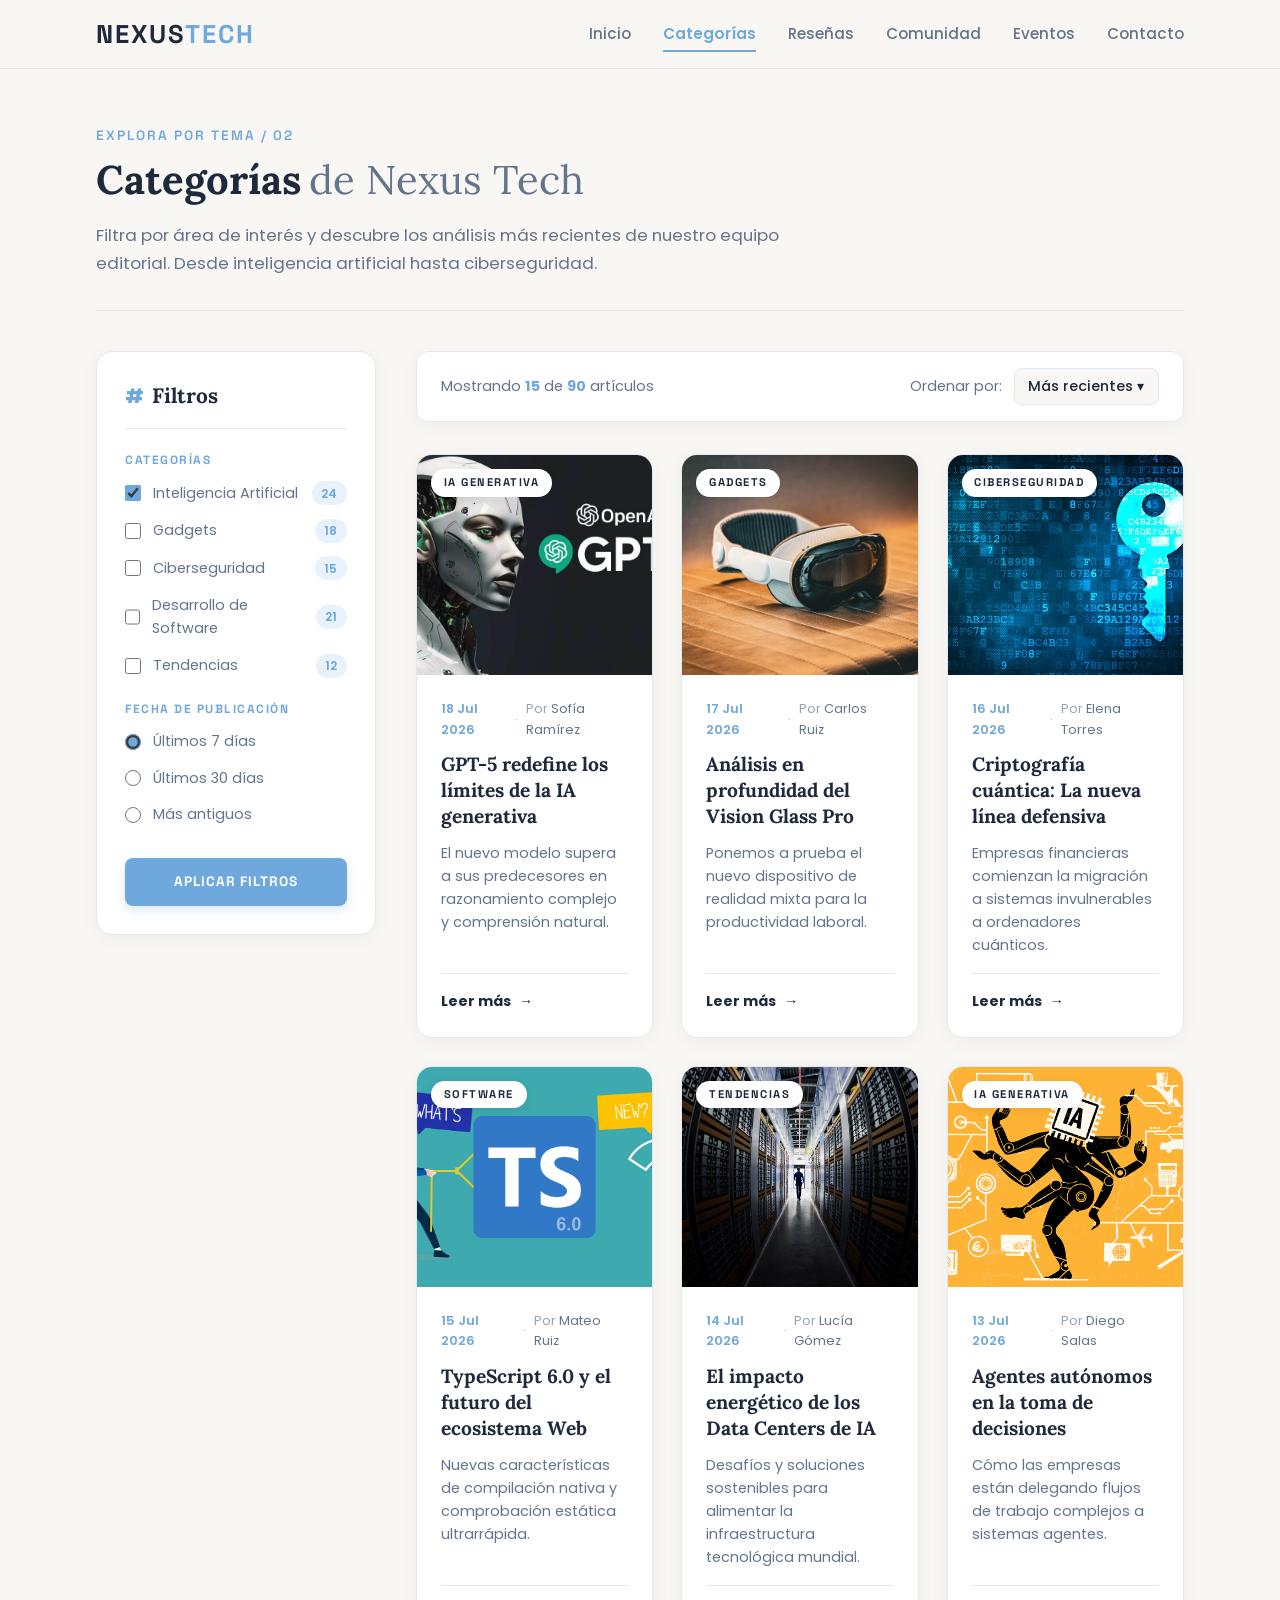
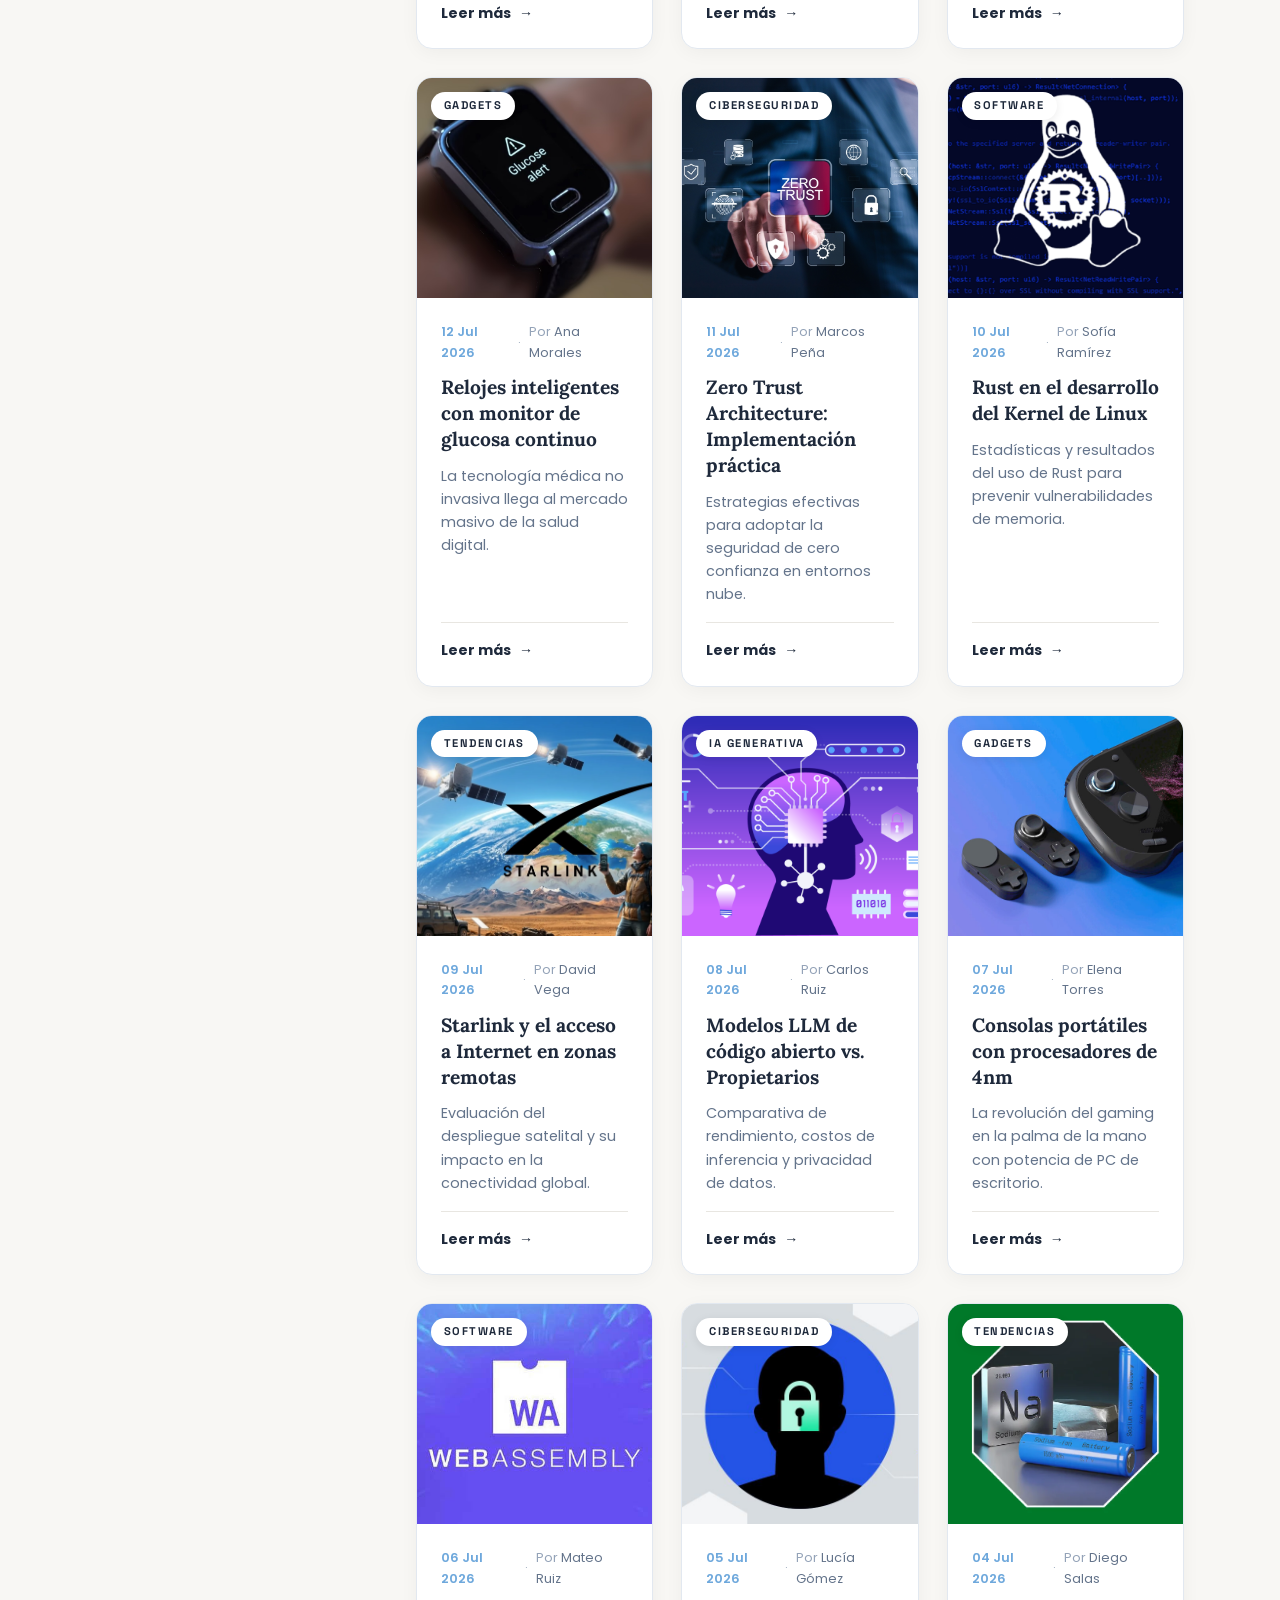
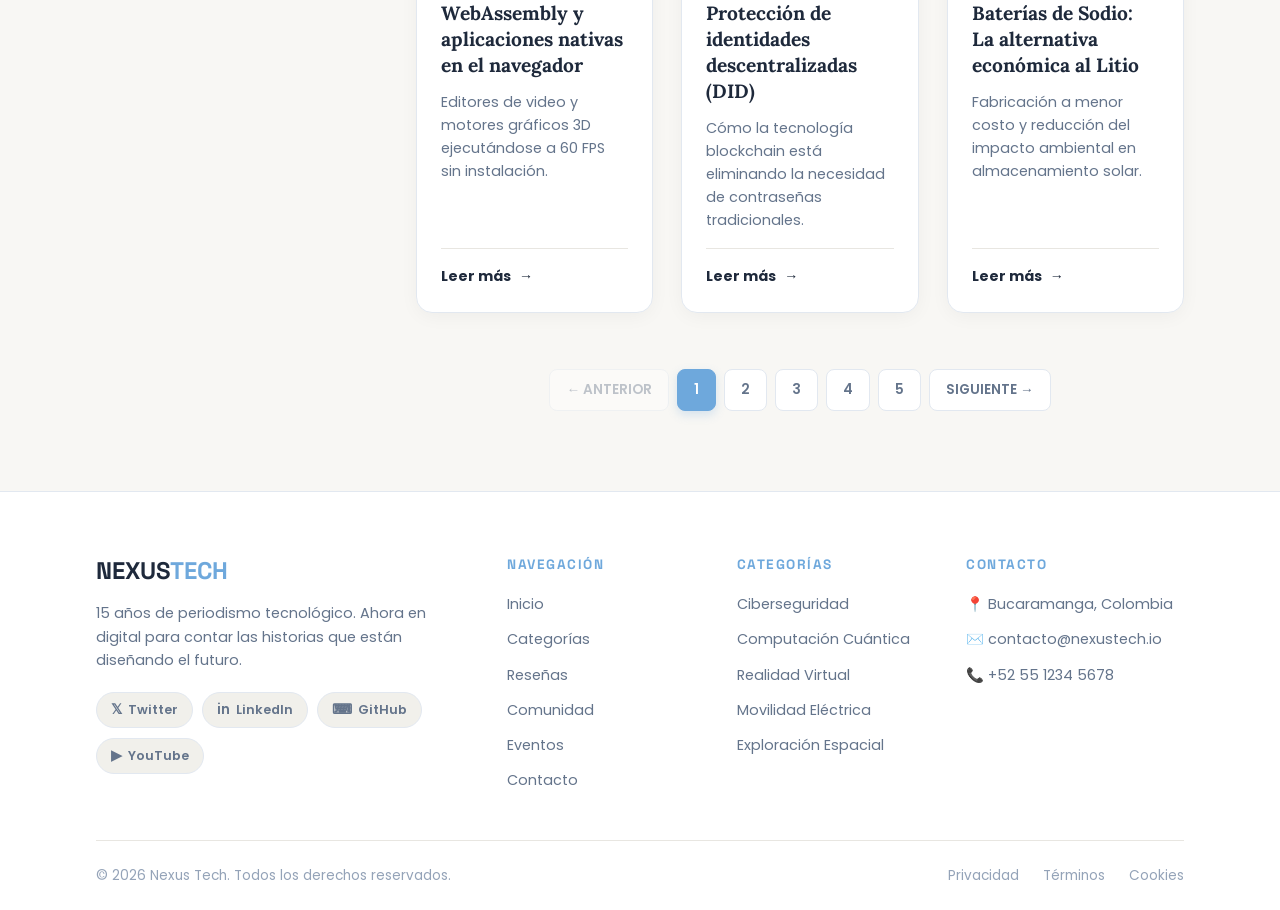
==== commit 2c5de38e: ":framed_picture:style(cards-pagina-categorias): actualizar imágenes de las tarjetas de eventos" ====
--- a/pages/categorias.html
+++ b/pages/categorias.html
@@ -4,7 +4,8 @@
 <head>
     <meta charset="UTF-8">
     <meta name="viewport" content="width=device-width, initial-scale=1.0">
-    <meta name="description" content="Categorías de artículos en Nexus Tech. Explora las últimas tendencias por área de interés.">
+    <meta name="description"
+        content="Categorías de artículos en Nexus Tech. Explora las últimas tendencias por área de interés.">
     <link rel="stylesheet" href="../css/main.css">
     <link rel="stylesheet" href="../css/style.css">
     <link rel="stylesheet" href="../css/categorias.css">
@@ -57,8 +58,10 @@
         <section>
             <div class="header-titles">
                 <p class="header-titles__subtitle">Explora por tema / 02</p>
-                <h1 class="header-titles__title">Categorías <span class="header-titles__title-light">de Nexus Tech</span></h1>
-                <p class="header-titles__description">Filtra por área de interés y descubre los análisis más recientes de nuestro equipo editorial. Desde inteligencia artificial hasta ciberseguridad.</p>
+                <h1 class="header-titles__title">Categorías <span class="header-titles__title-light">de Nexus
+                        Tech</span></h1>
+                <p class="header-titles__description">Filtra por área de interés y descubre los análisis más recientes
+                    de nuestro equipo editorial. Desde inteligencia artificial hasta ciberseguridad.</p>
             </div>
         </section>
 
@@ -127,7 +130,9 @@
             <div class="section-cards">
                 <div class="section-cards__header">
                     <div class="section-cards__section-left">
-                        <p class="cards__header-title">Mostrando <span class="cards__header-title-light">15</span> de <span class="cards__header-title-light">90</span> artículos</p>
+                        <p class="cards__header-title">Mostrando <span class="cards__header-title-light">15</span> de
+                            <span class="cards__header-title-light">90</span> artículos
+                        </p>
                     </div>
                     <div class="section-cards__section-right">
                         <span>Ordenar por:</span>
@@ -147,11 +152,14 @@
                             <div class="grid-cards__header">
                                 <span class="grid-cards__fecha">18 Jul 2026</span>
                                 <span>·</span>
-                                <span class="grid-cards__autor">Por <span class="grid-cards__autor--light">Sofía Ramírez</span></span>
+                                <span class="grid-cards__autor">Por <span class="grid-cards__autor--light">Sofía
+                                        Ramírez</span></span>
                             </div>
                             <h3 class="grid-cards__title">GPT-5 redefine los límites de la IA generativa</h3>
-                            <p class="grid-cards_description">El nuevo modelo supera a sus predecesores en razonamiento complejo y comprensión natural.</p>
-                            <a href="#" class="grid-cards__link">Leer más <span class="section-header__arrow">→</span></a>
+                            <p class="grid-cards_description">El nuevo modelo supera a sus predecesores en razonamiento
+                                complejo y comprensión natural.</p>
+                            <a href="#" class="grid-cards__link">Leer más <span
+                                    class="section-header__arrow">→</span></a>
                         </div>
                     </article>
 
@@ -165,11 +173,14 @@
                             <div class="grid-cards__header">
                                 <span class="grid-cards__fecha">17 Jul 2026</span>
                                 <span>·</span>
-                                <span class="grid-cards__autor">Por <span class="grid-cards__autor--light">Carlos Ruiz</span></span>
+                                <span class="grid-cards__autor">Por <span class="grid-cards__autor--light">Carlos
+                                        Ruiz</span></span>
                             </div>
                             <h3 class="grid-cards__title">Análisis en profundidad del Vision Glass Pro</h3>
-                            <p class="grid-cards_description">Ponemos a prueba el nuevo dispositivo de realidad mixta para la productividad laboral.</p>
-                            <a href="#" class="grid-cards__link">Leer más <span class="section-header__arrow">→</span></a>
+                            <p class="grid-cards_description">Ponemos a prueba el nuevo dispositivo de realidad mixta
+                                para la productividad laboral.</p>
+                            <a href="#" class="grid-cards__link">Leer más <span
+                                    class="section-header__arrow">→</span></a>
                         </div>
                     </article>
 
@@ -177,17 +188,21 @@
                     <article class="grid-cards__card">
                         <picture class="grid-cards__picture">
                             <span class="grid-cards__badge">Ciberseguridad</span>
-                            <img src="../assets/img/criptografia.jpg" alt="Noticia Ciberseguridad" class="grid-cards__img">
+                            <img src="../assets/img/criptografia.jpg" alt="Noticia Ciberseguridad"
+                                class="grid-cards__img">
                         </picture>
                         <div class="grid-cards__info">
                             <div class="grid-cards__header">
                                 <span class="grid-cards__fecha">16 Jul 2026</span>
                                 <span>·</span>
-                                <span class="grid-cards__autor">Por <span class="grid-cards__autor--light">Elena Torres</span></span>
+                                <span class="grid-cards__autor">Por <span class="grid-cards__autor--light">Elena
+                                        Torres</span></span>
                             </div>
                             <h3 class="grid-cards__title">Criptografía cuántica: La nueva línea defensiva</h3>
-                            <p class="grid-cards_description">Empresas financieras comienzan la migración a sistemas invulnerables a ordenadores cuánticos.</p>
-                            <a href="#" class="grid-cards__link">Leer más <span class="section-header__arrow">→</span></a>
+                            <p class="grid-cards_description">Empresas financieras comienzan la migración a sistemas
+                                invulnerables a ordenadores cuánticos.</p>
+                            <a href="#" class="grid-cards__link">Leer más <span
+                                    class="section-header__arrow">→</span></a>
                         </div>
                     </article>
 
@@ -201,11 +216,14 @@
                             <div class="grid-cards__header">
                                 <span class="grid-cards__fecha">15 Jul 2026</span>
                                 <span>·</span>
-                                <span class="grid-cards__autor">Por <span class="grid-cards__autor--light">Mateo Ruiz</span></span>
+                                <span class="grid-cards__autor">Por <span class="grid-cards__autor--light">Mateo
+                                        Ruiz</span></span>
                             </div>
                             <h3 class="grid-cards__title">TypeScript 6.0 y el futuro del ecosistema Web</h3>
-                            <p class="grid-cards_description">Nuevas características de compilación nativa y comprobación estática ultrarrápida.</p>
-                            <a href="#" class="grid-cards__link">Leer más <span class="section-header__arrow">→</span></a>
+                            <p class="grid-cards_description">Nuevas características de compilación nativa y
+                                comprobación estática ultrarrápida.</p>
+                            <a href="#" class="grid-cards__link">Leer más <span
+                                    class="section-header__arrow">→</span></a>
                         </div>
                     </article>
 
@@ -213,17 +231,21 @@
                     <article class="grid-cards__card">
                         <picture class="grid-cards__picture">
                             <span class="grid-cards__badge">Tendencias</span>
-                            <img src="../assets/img/impacto-energetico.webp" alt="Tendencias Tech" class="grid-cards__img">
+                            <img src="../assets/img/impacto-energetico.webp" alt="Tendencias Tech"
+                                class="grid-cards__img">
                         </picture>
                         <div class="grid-cards__info">
                             <div class="grid-cards__header">
                                 <span class="grid-cards__fecha">14 Jul 2026</span>
                                 <span>·</span>
-                                <span class="grid-cards__autor">Por <span class="grid-cards__autor--light">Lucía Gómez</span></span>
+                                <span class="grid-cards__autor">Por <span class="grid-cards__autor--light">Lucía
+                                        Gómez</span></span>
                             </div>
                             <h3 class="grid-cards__title">El impacto energético de los Data Centers de IA</h3>
-                            <p class="grid-cards_description">Desafíos y soluciones sostenibles para alimentar la infraestructura tecnológica mundial.</p>
-                            <a href="#" class="grid-cards__link">Leer más <span class="section-header__arrow">→</span></a>
+                            <p class="grid-cards_description">Desafíos y soluciones sostenibles para alimentar la
+                                infraestructura tecnológica mundial.</p>
+                            <a href="#" class="grid-cards__link">Leer más <span
+                                    class="section-header__arrow">→</span></a>
                         </div>
                     </article>
 
@@ -231,17 +253,20 @@
                     <article class="grid-cards__card">
                         <picture class="grid-cards__picture">
                             <span class="grid-cards__badge">IA Generativa</span>
-                            <img src="../assets/img/agentes-autonomos.jpeg" alt="Noticia IA" class="grid-cards__img">
+                            <img src="../assets/img/agentes-autonomos.jpg" alt="Noticia IA" class="grid-cards__img">
                         </picture>
                         <div class="grid-cards__info">
                             <div class="grid-cards__header">
                                 <span class="grid-cards__fecha">13 Jul 2026</span>
                                 <span>·</span>
-                                <span class="grid-cards__autor">Por <span class="grid-cards__autor--light">Diego Salas</span></span>
+                                <span class="grid-cards__autor">Por <span class="grid-cards__autor--light">Diego
+                                        Salas</span></span>
                             </div>
                             <h3 class="grid-cards__title">Agentes autónomos en la toma de decisiones</h3>
-                            <p class="grid-cards_description">Cómo las empresas están delegando flujos de trabajo complejos a sistemas agentes.</p>
-                            <a href="#" class="grid-cards__link">Leer más <span class="section-header__arrow">→</span></a>
+                            <p class="grid-cards_description">Cómo las empresas están delegando flujos de trabajo
+                                complejos a sistemas agentes.</p>
+                            <a href="#" class="grid-cards__link">Leer más <span
+                                    class="section-header__arrow">→</span></a>
                         </div>
                     </article>
 
@@ -249,17 +274,21 @@
                     <article class="grid-cards__card">
                         <picture class="grid-cards__picture">
                             <span class="grid-cards__badge">Gadgets</span>
-                            <img src="../assets/img/glucosa.webp" alt="Noticia Gadgets" class="grid-cards__img">
+                            <img src="../assets/img/relojes-inteligentes.jpg" alt="Noticia Gadgets"
+                                class="grid-cards__img">
                         </picture>
                         <div class="grid-cards__info">
                             <div class="grid-cards__header">
                                 <span class="grid-cards__fecha">12 Jul 2026</span>
                                 <span>·</span>
-                                <span class="grid-cards__autor">Por <span class="grid-cards__autor--light">Ana Morales</span></span>
+                                <span class="grid-cards__autor">Por <span class="grid-cards__autor--light">Ana
+                                        Morales</span></span>
                             </div>
                             <h3 class="grid-cards__title">Relojes inteligentes con monitor de glucosa continuo</h3>
-                            <p class="grid-cards_description">La tecnología médica no invasiva llega al mercado masivo de la salud digital.</p>
-                            <a href="#" class="grid-cards__link">Leer más <span class="section-header__arrow">→</span></a>
+                            <p class="grid-cards_description">La tecnología médica no invasiva llega al mercado masivo
+                                de la salud digital.</p>
+                            <a href="#" class="grid-cards__link">Leer más <span
+                                    class="section-header__arrow">→</span></a>
                         </div>
                     </article>
 
@@ -267,17 +296,21 @@
                     <article class="grid-cards__card">
                         <picture class="grid-cards__picture">
                             <span class="grid-cards__badge">Ciberseguridad</span>
-                            <img src="../assets/img/zero-trust.jpeg" alt="Noticia Ciberseguridad" class="grid-cards__img">
+                            <img src="../assets/img/zero-trust.webp" alt="Noticia Ciberseguridad"
+                                class="grid-cards__img">
                         </picture>
                         <div class="grid-cards__info">
                             <div class="grid-cards__header">
                                 <span class="grid-cards__fecha">11 Jul 2026</span>
                                 <span>·</span>
-                                <span class="grid-cards__autor">Por <span class="grid-cards__autor--light">Marcos Peña</span></span>
+                                <span class="grid-cards__autor">Por <span class="grid-cards__autor--light">Marcos
+                                        Peña</span></span>
                             </div>
                             <h3 class="grid-cards__title">Zero Trust Architecture: Implementación práctica</h3>
-                            <p class="grid-cards_description">Estrategias efectivas para adoptar la seguridad de cero confianza en entornos nube.</p>
-                            <a href="#" class="grid-cards__link">Leer más <span class="section-header__arrow">→</span></a>
+                            <p class="grid-cards_description">Estrategias efectivas para adoptar la seguridad de cero
+                                confianza en entornos nube.</p>
+                            <a href="#" class="grid-cards__link">Leer más <span
+                                    class="section-header__arrow">→</span></a>
                         </div>
                     </article>
 
@@ -285,17 +318,20 @@
                     <article class="grid-cards__card">
                         <picture class="grid-cards__picture">
                             <span class="grid-cards__badge">Software</span>
-                            <img src="../assets/img/rust.webp" alt="Desarrollo Software" class="grid-cards__img">
+                            <img src="../assets/img/rust-kernel.png" alt="Desarrollo Software" class="grid-cards__img">
                         </picture>
                         <div class="grid-cards__info">
                             <div class="grid-cards__header">
                                 <span class="grid-cards__fecha">10 Jul 2026</span>
                                 <span>·</span>
-                                <span class="grid-cards__autor">Por <span class="grid-cards__autor--light">Sofía Ramírez</span></span>
+                                <span class="grid-cards__autor">Por <span class="grid-cards__autor--light">Sofía
+                                        Ramírez</span></span>
                             </div>
                             <h3 class="grid-cards__title">Rust en el desarrollo del Kernel de Linux</h3>
-                            <p class="grid-cards_description">Estadísticas y resultados del uso de Rust para prevenir vulnerabilidades de memoria.</p>
-                            <a href="#" class="grid-cards__link">Leer más <span class="section-header__arrow">→</span></a>
+                            <p class="grid-cards_description">Estadísticas y resultados del uso de Rust para prevenir
+                                vulnerabilidades de memoria.</p>
+                            <a href="#" class="grid-cards__link">Leer más <span
+                                    class="section-header__arrow">→</span></a>
                         </div>
                     </article>
 
@@ -303,17 +339,20 @@
                     <article class="grid-cards__card">
                         <picture class="grid-cards__picture">
                             <span class="grid-cards__badge">Tendencias</span>
-                            <img src="../assets/img/starlink.jpeg" alt="Tendencias" class="grid-cards__img">
+                            <img src="../assets/img/star-link.webp" alt="Tendencias" class="grid-cards__img">
                         </picture>
                         <div class="grid-cards__info">
                             <div class="grid-cards__header">
                                 <span class="grid-cards__fecha">09 Jul 2026</span>
                                 <span>·</span>
-                                <span class="grid-cards__autor">Por <span class="grid-cards__autor--light">David Vega</span></span>
+                                <span class="grid-cards__autor">Por <span class="grid-cards__autor--light">David
+                                        Vega</span></span>
                             </div>
                             <h3 class="grid-cards__title">Starlink y el acceso a Internet en zonas remotas</h3>
-                            <p class="grid-cards_description">Evaluación del despliegue satelital y su impacto en la conectividad global.</p>
-                            <a href="#" class="grid-cards__link">Leer más <span class="section-header__arrow">→</span></a>
+                            <p class="grid-cards_description">Evaluación del despliegue satelital y su impacto en la
+                                conectividad global.</p>
+                            <a href="#" class="grid-cards__link">Leer más <span
+                                    class="section-header__arrow">→</span></a>
                         </div>
                     </article>
 
@@ -321,17 +360,20 @@
                     <article class="grid-cards__card">
                         <picture class="grid-cards__picture">
                             <span class="grid-cards__badge">IA Generativa</span>
-                            <img src="../assets/img/open-source-llm.webp" alt="IA" class="grid-cards__img">
+                            <img src="../assets/img/codigo-abierto.webp" alt="IA" class="grid-cards__img">
                         </picture>
                         <div class="grid-cards__info">
                             <div class="grid-cards__header">
                                 <span class="grid-cards__fecha">08 Jul 2026</span>
                                 <span>·</span>
-                                <span class="grid-cards__autor">Por <span class="grid-cards__autor--light">Carlos Ruiz</span></span>
+                                <span class="grid-cards__autor">Por <span class="grid-cards__autor--light">Carlos
+                                        Ruiz</span></span>
                             </div>
                             <h3 class="grid-cards__title">Modelos LLM de código abierto vs. Propietarios</h3>
-                            <p class="grid-cards_description">Comparativa de rendimiento, costos de inferencia y privacidad de datos.</p>
-                            <a href="#" class="grid-cards__link">Leer más <span class="section-header__arrow">→</span></a>
+                            <p class="grid-cards_description">Comparativa de rendimiento, costos de inferencia y
+                                privacidad de datos.</p>
+                            <a href="#" class="grid-cards__link">Leer más <span
+                                    class="section-header__arrow">→</span></a>
                         </div>
                     </article>
 
@@ -345,11 +387,14 @@
                             <div class="grid-cards__header">
                                 <span class="grid-cards__fecha">07 Jul 2026</span>
                                 <span>·</span>
-                                <span class="grid-cards__autor">Por <span class="grid-cards__autor--light">Elena Torres</span></span>
+                                <span class="grid-cards__autor">Por <span class="grid-cards__autor--light">Elena
+                                        Torres</span></span>
                             </div>
                             <h3 class="grid-cards__title">Consolas portátiles con procesadores de 4nm</h3>
-                            <p class="grid-cards_description">La revolución del gaming en la palma de la mano con potencia de PC de escritorio.</p>
-                            <a href="#" class="grid-cards__link">Leer más <span class="section-header__arrow">→</span></a>
+                            <p class="grid-cards_description">La revolución del gaming en la palma de la mano con
+                                potencia de PC de escritorio.</p>
+                            <a href="#" class="grid-cards__link">Leer más <span
+                                    class="section-header__arrow">→</span></a>
                         </div>
                     </article>
 
@@ -357,17 +402,20 @@
                     <article class="grid-cards__card">
                         <picture class="grid-cards__picture">
                             <span class="grid-cards__badge">Software</span>
-                            <img src="../assets/img/web-assembly.png" alt="Software" class="grid-cards__img">
+                            <img src="../assets/img/web-assembly.jpg" alt="Software" class="grid-cards__img">
                         </picture>
                         <div class="grid-cards__info">
                             <div class="grid-cards__header">
                                 <span class="grid-cards__fecha">06 Jul 2026</span>
                                 <span>·</span>
-                                <span class="grid-cards__autor">Por <span class="grid-cards__autor--light">Mateo Ruiz</span></span>
+                                <span class="grid-cards__autor">Por <span class="grid-cards__autor--light">Mateo
+                                        Ruiz</span></span>
                             </div>
                             <h3 class="grid-cards__title">WebAssembly y aplicaciones nativas en el navegador</h3>
-                            <p class="grid-cards_description">Editores de video y motores gráficos 3D ejecutándose a 60 FPS sin instalación.</p>
-                            <a href="#" class="grid-cards__link">Leer más <span class="section-header__arrow">→</span></a>
+                            <p class="grid-cards_description">Editores de video y motores gráficos 3D ejecutándose a 60
+                                FPS sin instalación.</p>
+                            <a href="#" class="grid-cards__link">Leer más <span
+                                    class="section-header__arrow">→</span></a>
                         </div>
                     </article>
 
@@ -375,17 +423,20 @@
                     <article class="grid-cards__card">
                         <picture class="grid-cards__picture">
                             <span class="grid-cards__badge">Ciberseguridad</span>
-                            <img src="../assets/img/did.jpg" alt="Ciberseguridad" class="grid-cards__img">
+                            <img src="../assets/img/identidad.jpg" alt="Ciberseguridad" class="grid-cards__img">
                         </picture>
                         <div class="grid-cards__info">
                             <div class="grid-cards__header">
                                 <span class="grid-cards__fecha">05 Jul 2026</span>
                                 <span>·</span>
-                                <span class="grid-cards__autor">Por <span class="grid-cards__autor--light">Lucía Gómez</span></span>
+                                <span class="grid-cards__autor">Por <span class="grid-cards__autor--light">Lucía
+                                        Gómez</span></span>
                             </div>
                             <h3 class="grid-cards__title">Protección de identidades descentralizadas (DID)</h3>
-                            <p class="grid-cards_description">Cómo la tecnología blockchain está eliminando la necesidad de contraseñas tradicionales.</p>
-                            <a href="#" class="grid-cards__link">Leer más <span class="section-header__arrow">→</span></a>
+                            <p class="grid-cards_description">Cómo la tecnología blockchain está eliminando la necesidad
+                                de contraseñas tradicionales.</p>
+                            <a href="#" class="grid-cards__link">Leer más <span
+                                    class="section-header__arrow">→</span></a>
                         </div>
                     </article>
 
@@ -393,17 +444,20 @@
                     <article class="grid-cards__card">
                         <picture class="grid-cards__picture">
                             <span class="grid-cards__badge">Tendencias</span>
-                            <img src="../assets/img/baterias-sodio.webp" alt="Tendencias" class="grid-cards__img">
+                            <img src="../assets/img/bateria-sodio.jpg" alt="Tendencias" class="grid-cards__img">
                         </picture>
                         <div class="grid-cards__info">
                             <div class="grid-cards__header">
                                 <span class="grid-cards__fecha">04 Jul 2026</span>
                                 <span>·</span>
-                                <span class="grid-cards__autor">Por <span class="grid-cards__autor--light">Diego Salas</span></span>
+                                <span class="grid-cards__autor">Por <span class="grid-cards__autor--light">Diego
+                                        Salas</span></span>
                             </div>
                             <h3 class="grid-cards__title">Baterías de Sodio: La alternativa económica al Litio</h3>
-                            <p class="grid-cards_description">Fabricación a menor costo y reducción del impacto ambiental en almacenamiento solar.</p>
-                            <a href="#" class="grid-cards__link">Leer más <span class="section-header__arrow">→</span></a>
+                            <p class="grid-cards_description">Fabricación a menor costo y reducción del impacto
+                                ambiental en almacenamiento solar.</p>
+                            <a href="#" class="grid-cards__link">Leer más <span
+                                    class="section-header__arrow">→</span></a>
                         </div>
                     </article>
                 </div>
@@ -441,7 +495,8 @@
         <div class="footer-grid">
             <div class="footer-grid__section-one">
                 <h2 class="footer-grid__brand">NEXUS<span class="footer-grid__brand--accent">TECH</span></h2>
-                <p class="footer-grid__description">15 años de periodismo tecnológico. Ahora en digital para contar las historias que están diseñando el futuro.</p>
+                <p class="footer-grid__description">15 años de periodismo tecnológico. Ahora en digital para contar las
+                    historias que están diseñando el futuro.</p>
                 <div class="footer-socials">
                     <a href="#" class="footer-socials__link" aria-label="Twitter">
                         <span class="footer-socials__icon">𝕏</span>
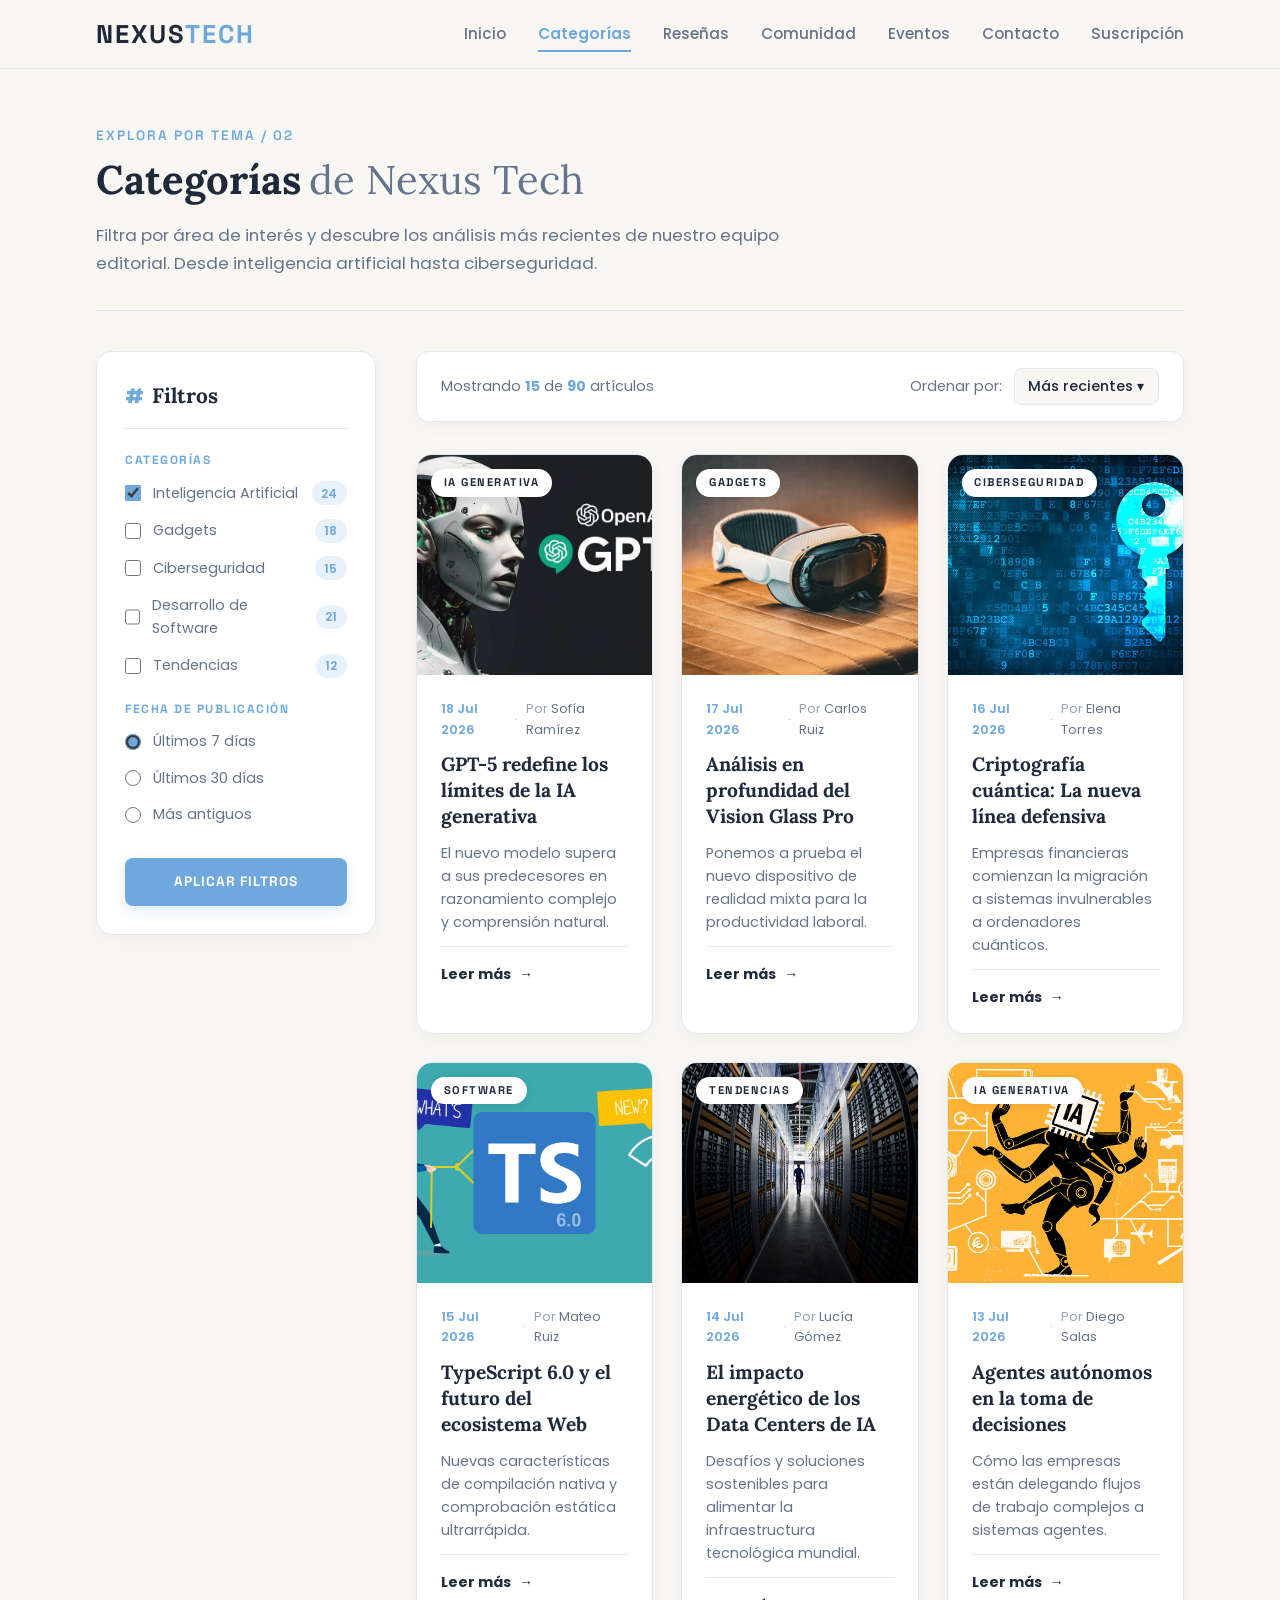
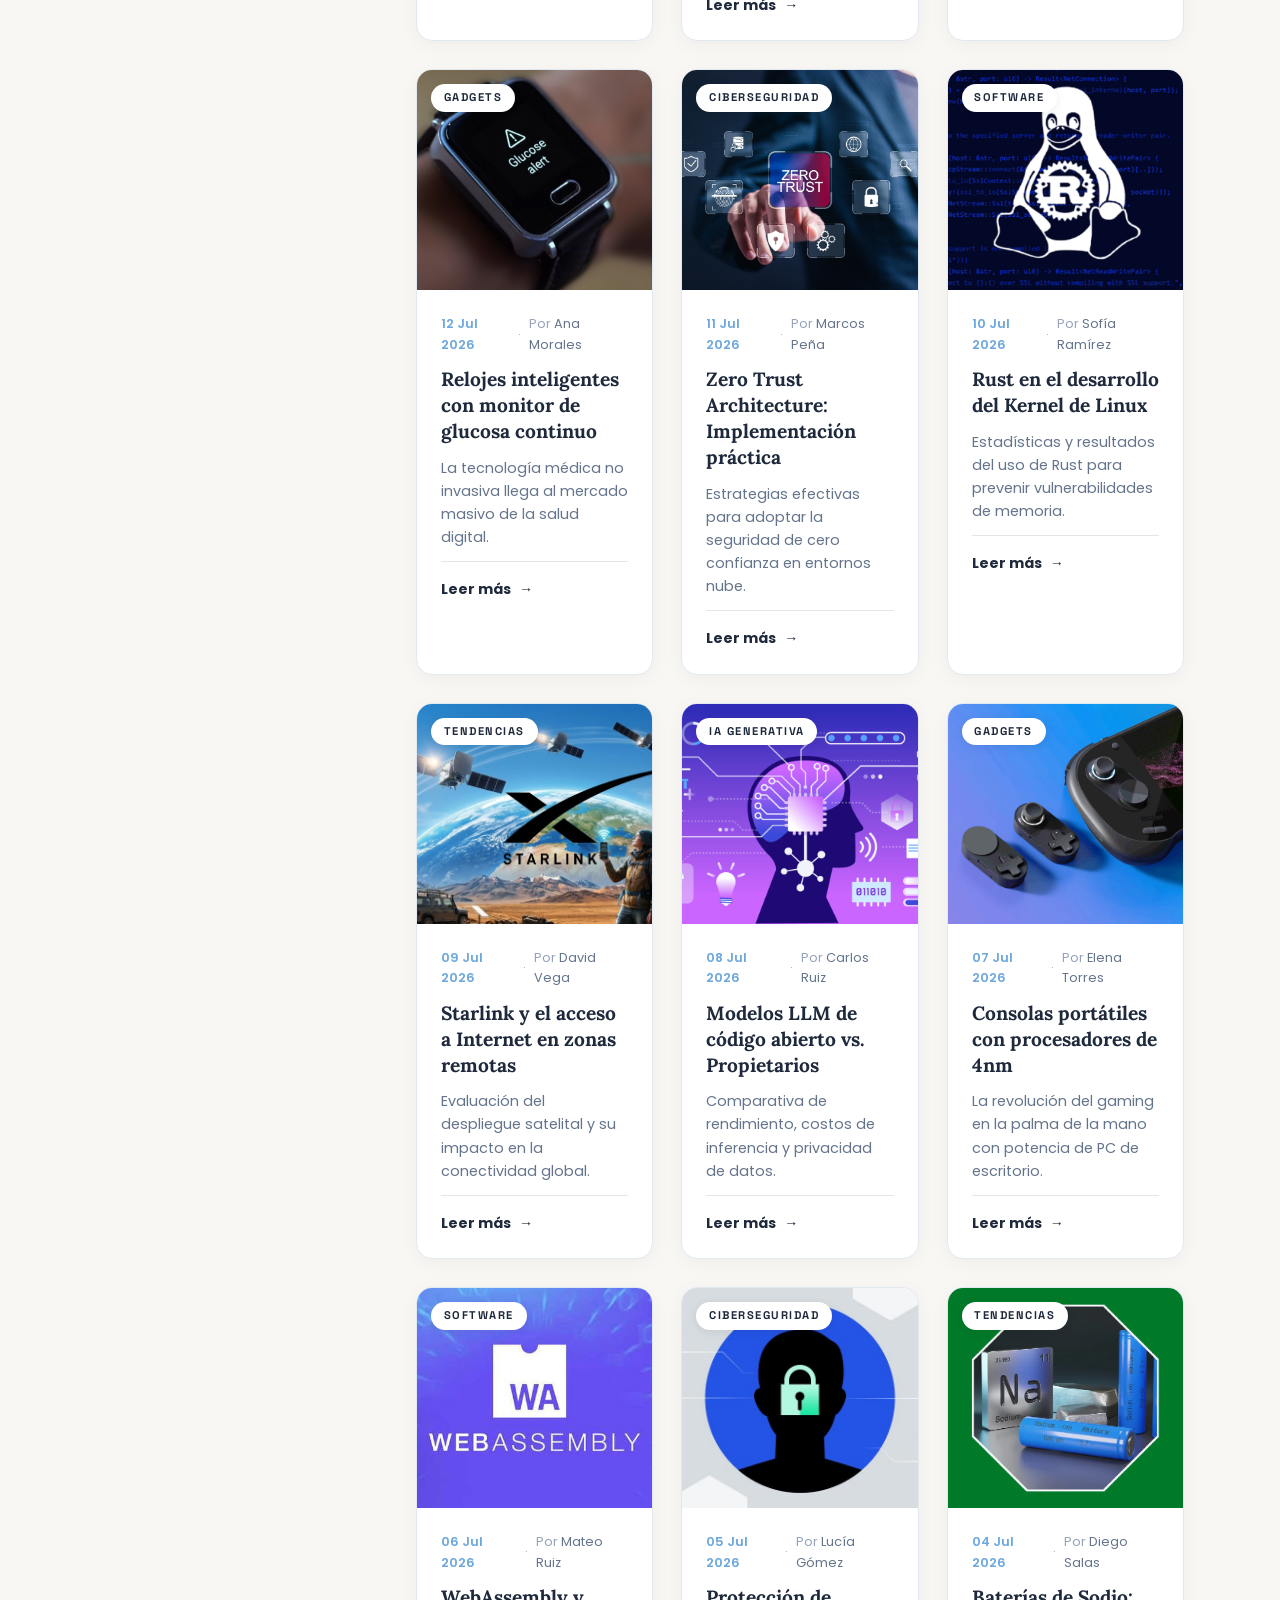
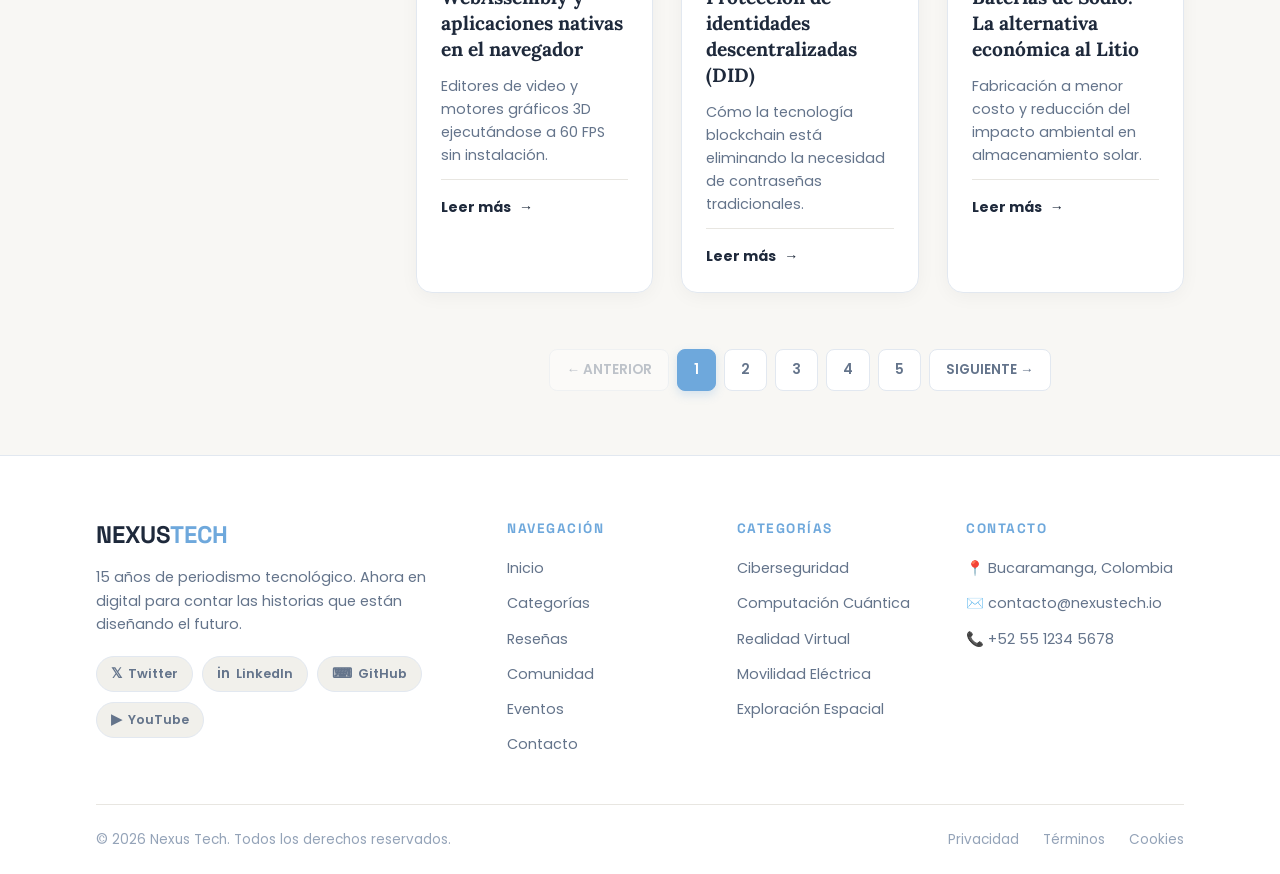
==== commit c1bd7b08: ":sparkles:feat(landing): Desarrollo de landing suscripcion" ====
--- a/pages/categorias.html
+++ b/pages/categorias.html
@@ -47,6 +47,9 @@
                     </li>
                     <li class="navbar__item">
                         <a href="contacto.html" class="navbar__link">Contacto</a>
+                    </li>
+                    <li class="navbar__item">
+                        <a href="landing.html" class="navbar__link">Suscripción</a>
                     </li>
                 </ul>
             </nav>
--- a/css/main.css
+++ b/css/main.css
@@ -1,14 +1,14 @@
 @import url('https://fonts.googleapis.com/css2?family=Lora:ital,wght@0,400..700;1,400..700&family=Poppins:wght@300;400;500;600;700&family=Space+Grotesk:wght@400;500;600;700&display=swap');
 
 :root {
-    /* Color Palette - Light Pastel Tech Aesthetic */
+    /* Color Palette */
     --bg-page: #f8f7f4;
     --bg-card: #ffffff;
     --bg-card-hover: #ffffff;
     --bg-surface: #f1f0eb;
     --bg-input: #ffffff;
 
-    /* Accents - Soft Pastel Blue */
+    /* Pastel Blue */
     --accent-primary: #6ea8dc;
     --accent-primary-hover: #5a96cc;
     --accent-soft-blue: #e8f2fc;
@@ -47,7 +47,9 @@
 }
 
 /* CSS Reset */
-*, *::before, *::after {
+*,
+*::before,
+*::after {
     box-sizing: border-box;
     margin: 0;
     padding: 0;
@@ -66,7 +68,12 @@
     min-height: 100vh;
 }
 
-h1, h2, h3, h4, h5, h6 {
+h1,
+h2,
+h3,
+h4,
+h5,
+h6 {
     font-family: var(--font-heading);
     color: var(--text-heading);
     line-height: 1.25;
@@ -84,11 +91,15 @@
     display: block;
 }
 
-ul, ol {
+ul,
+ol {
     list-style: none;
 }
 
-button, input, select, textarea {
+button,
+input,
+select,
+textarea {
     font: inherit;
     color: inherit;
 }
--- a/css/style.css
+++ b/css/style.css
@@ -1,6 +1,4 @@
-/* ==========================================================================
-   MAIN HEADER & NAVIGATION (Pastel Light Theme)
-   ========================================================================== */
+/* MAIN HEADER & NAVIGATION */
 .main-header {
     position: sticky;
     top: 0;
@@ -24,6 +22,7 @@
 
 .logo__link {
     display: inline-block;
+    text-decoration: none;
 }
 
 .logo__title {
@@ -50,6 +49,8 @@
     color: var(--text-secondary);
     position: relative;
     padding: 0.5rem 0;
+    text-decoration: none;
+    transition: color var(--transition-fast);
 }
 
 .navbar__link::after {
@@ -74,33 +75,16 @@
     width: 100%;
 }
 
-/* Mobile Toggle Hamburger (CSS Only) */
+/* Mobile Toggle Hamburger (CSS-Only) */
 .main-header__checkbox {
     display: none;
 }
 
 .main-header__toggle {
     display: none;
-    flex-direction: column;
-    justify-content: space-between;
-    width: 28px;
-    height: 20px;
-    cursor: pointer;
-    z-index: 110;
-}
-
-.main-header__toggle span {
-    display: block;
-    height: 2px;
-    width: 100%;
-    background-color: var(--text-heading);
-    border-radius: 2px;
-    transition: transform 0.3s ease, opacity 0.3s ease;
-}
-
-/* ==========================================================================
-   GLOBAL SUBPAGE HEADERS (.header-titles)
-   ========================================================================== */
+}
+
+/* GLOBAL HEADERS (.header-titles)*/
 .header-titles {
     width: 85vw;
     max-width: 1280px;
@@ -168,9 +152,7 @@
     background: var(--border-color);
 }
 
-/* ==========================================================================
-   HERO / BANNER SECTION (Pastel Light Theme)
-   ========================================================================== */
+/* BANER SECTION*/
 .hero-section {
     padding: 2.5rem 0 1.5rem;
 }
@@ -193,7 +175,7 @@
 }
 
 .banner__firstSection {
-    width: 58%;
+    width: 55%;
     padding: 3.5rem;
     display: flex;
     flex-direction: column;
@@ -275,10 +257,10 @@
 }
 
 .banner__secondSection {
-    width: 42%;
-    padding: 1.5rem;
-    display: flex;
-    align-items: center;
+    width: 45%;
+    padding: 1.25rem;
+    display: flex;
+    align-items: stretch;
 }
 
 .secondSection_card {
@@ -297,16 +279,27 @@
     transform: translateY(-3px);
 }
 
+.secondSection_card picture {
+    width: 100%;
+    height: 100%;
+    display: flex;
+    flex-grow: 1;
+    overflow: hidden;
+}
+
 .secondSection__img {
     width: 100%;
-    height: 240px;
+    height: 100%;
+    min-height: 280px;
     object-fit: cover;
     object-position: center;
+    transform: scale(1.18);
     transition: transform var(--transition-normal);
+    display: block;
 }
 
 .secondSection_card:hover .secondSection__img {
-    transform: scale(1.04);
+    transform: scale(1.23);
 }
 
 .secondSection__content {
@@ -315,7 +308,8 @@
     flex-direction: column;
     gap: 0.5rem;
     justify-content: center;
-    flex-grow: 1;
+    background: var(--bg-card);
+    border-top: 1px solid var(--border-subtle);
 }
 
 .secondSection__tag {
@@ -335,9 +329,7 @@
     font-family: var(--font-heading);
 }
 
-/* ==========================================================================
-   FEATURED ARTICLES SECTION & CARDS GRID (Pastel Light Theme)
-   ========================================================================== */
+/* ARTICLES SECTION*/
 .featured-section {
     padding: 3rem 0 5rem;
 }
@@ -387,6 +379,7 @@
     font-size: 0.95rem;
     font-weight: 600;
     color: var(--accent-primary);
+    text-decoration: none;
 }
 
 .section-header__link:hover .section-header__arrow {
@@ -397,11 +390,12 @@
     transition: transform var(--transition-fast);
 }
 
-/* Grid Cards System (Pastel Cards matched to user image) */
+/* Grid Cards System */
 .grid-cards {
     display: grid;
     grid-template-columns: repeat(3, 1fr);
     gap: 2rem;
+    align-items: start;
 }
 
 .grid-cards__card {
@@ -499,9 +493,8 @@
     font-size: 0.9rem;
     color: var(--text-secondary);
     line-height: 1.6;
-    padding-bottom: 1rem;
+    padding-bottom: 0.75rem;
     border-bottom: 1px solid var(--border-subtle);
-    flex-grow: 1;
 }
 
 .grid-cards__link {
@@ -512,19 +505,79 @@
     font-weight: 700;
     color: var(--text-heading);
     padding-top: 0.25rem;
+    text-decoration: none;
 }
 
 .grid-cards__link:hover {
     color: var(--accent-primary);
 }
 
-/* ==========================================================================
-   FOOTER & SOCIAL MEDIA (Pastel Light Theme)
-   ========================================================================== */
+/* EXPANDABLE DETAILS COMPONENT */
+.grid-cards__details {
+    margin-top: 0.5rem;
+}
+
+.grid-cards__details summary.grid-cards__link {
+    cursor: pointer;
+    list-style: none;
+    user-select: none;
+    display: inline-flex;
+    align-items: center;
+    gap: 0.5rem;
+    font-size: 0.88rem;
+    font-weight: 700;
+    color: var(--accent-primary);
+    transition: color var(--transition-fast);
+}
+
+.grid-cards__details summary::-webkit-details-marker,
+.grid-cards__details summary::marker {
+    display: none;
+}
+
+.grid-cards__details summary.grid-cards__link:hover {
+    color: var(--accent-primary-hover);
+}
+
+.grid-cards__details[open] summary .section-header__arrow {
+    transform: rotate(90deg);
+}
+
+.grid-cards__expandable-content {
+    margin-top: 0.85rem;
+    padding: 0.85rem 1rem;
+    background: var(--accent-soft-blue);
+    border-left: 3px solid var(--accent-primary);
+    border-radius: var(--radius-sm);
+    font-size: 0.85rem;
+    color: var(--text-secondary);
+    line-height: 1.65;
+    animation: expandFadeIn 0.35s cubic-bezier(0.4, 0, 0.2, 1);
+}
+
+.grid-cards__expandable-text strong {
+    color: var(--text-heading);
+    display: block;
+    margin-bottom: 0.4rem;
+}
+
+@keyframes expandFadeIn {
+    from {
+        opacity: 0;
+        transform: translateY(-6px);
+    }
+
+    to {
+        opacity: 1;
+        transform: translateY(0);
+    }
+}
+
+/* FOOTER */
 .main-footer {
     background-color: #ffffff;
     border-top: 1px solid var(--border-color);
-    margin-top: 5rem;
+    margin-top: 3rem;
 }
 
 .footer-grid {
@@ -616,6 +669,7 @@
     font-size: 0.9rem;
     color: var(--text-secondary);
     transition: all var(--transition-fast);
+    text-decoration: none;
 }
 
 .footer-grid__link:hover {
@@ -647,13 +701,14 @@
 
 .footer-bottom__link {
     color: var(--text-muted);
+    text-decoration: none;
 }
 
 .footer-bottom__link:hover {
     color: var(--accent-primary);
 }
 
-/* Responsive Media Queries */
+/* RESPONSIVE DESIGN (MEDIA QUERIES) & HAMBURGER MENU*/
 @media (max-width: 1024px) {
     .banner {
         flex-direction: column;
@@ -679,7 +734,112 @@
     }
 }
 
+/* Mobile & Tablet Header Menu Toggle (< 768px) */
+@media (max-width: 768px) {
+    .main-header__container {
+        width: 90vw;
+        position: relative;
+    }
+
+    /* Mostrar botón de menú Hamburguesa */
+    .main-header__toggle {
+        display: flex;
+        flex-direction: column;
+        justify-content: space-between;
+        width: 30px;
+        height: 22px;
+        cursor: pointer;
+        z-index: 120;
+        padding: 2px 0;
+    }
+
+    .main-header__toggle span {
+        display: block;
+        height: 3px;
+        width: 100%;
+        background-color: var(--text-heading);
+        border-radius: 3px;
+        transition: transform 0.3s cubic-bezier(0.4, 0, 0.2, 1),
+            opacity 0.3s cubic-bezier(0.4, 0, 0.2, 1),
+            background-color 0.3s ease;
+    }
+
+    /* Transformación del ícono a una 'X' al activar la casilla */
+    .main-header__checkbox:checked~.main-header__toggle span:nth-child(1) {
+        transform: translateY(7px) rotate(45deg);
+        background-color: var(--accent-primary);
+    }
+
+    .main-header__checkbox:checked~.main-header__toggle span:nth-child(2) {
+        opacity: 0;
+        transform: translateX(-10px);
+    }
+
+    .main-header__checkbox:checked~.main-header__toggle span:nth-child(3) {
+        transform: translateY(-7px) rotate(-45deg);
+        background-color: var(--accent-primary);
+    }
+
+    /* Menú desplegable flotante estilo Card */
+    .navbar {
+        position: absolute;
+        top: calc(100% + 0.8rem);
+        left: 0;
+        right: 0;
+        width: 100%;
+        background: #ffffff;
+        border: 1px solid var(--border-color);
+        border-radius: var(--radius-lg);
+        box-shadow: 0 12px 32px rgba(30, 41, 59, 0.14);
+        padding: 1.25rem 1.5rem;
+        display: flex;
+        flex-direction: column;
+        opacity: 0;
+        visibility: hidden;
+        transform: translateY(-12px) scale(0.98);
+        transition: opacity 0.35s cubic-bezier(0.4, 0, 0.2, 1),
+            transform 0.35s cubic-bezier(0.4, 0, 0.2, 1),
+            visibility 0.35s;
+        z-index: 110;
+    }
+
+    /* Despliegue al estar activo */
+    .main-header__checkbox:checked~.navbar {
+        opacity: 1;
+        visibility: visible;
+        transform: translateY(0) scale(1);
+    }
+
+    .navbar__list {
+        flex-direction: column;
+        align-items: stretch;
+        gap: 0.5rem;
+    }
+
+    .navbar__link {
+        display: block;
+        padding: 0.75rem 1rem;
+        font-size: 1rem;
+        font-weight: 600;
+        color: var(--text-heading);
+        border-radius: var(--radius-md);
+        transition: all 0.25s ease;
+    }
+
+    .navbar__link::after {
+        display: none;
+    }
+
+    .navbar__link:hover,
+    .navbar__link--active {
+        background-color: var(--accent-soft-blue);
+        color: var(--accent-primary);
+        padding-left: 1.25rem;
+    }
+}
+
 @media (max-width: 640px) {
+
     .header-titles,
     .articles-section,
     .banner,
--- a/css/categorias.css
+++ b/css/categorias.css
@@ -1,6 +1,4 @@
-/* ==========================================================================
-   CATEGORIES PAGE LAYOUT (Pastel Light Theme)
-   ========================================================================== */
+/* CATEGORIES PAGE LAYOUT */
 .main-layout {
     width: 85vw;
     max-width: 1280px;
@@ -10,9 +8,7 @@
     align-items: flex-start;
 }
 
-/* ==========================================================================
-   SIDEBAR FILTERS (Sticky visual filter bar)
-   ========================================================================== */
+/* SIDEBAR FILTERS */
 .filter-sidebar {
     width: 280px;
     flex-shrink: 0;
@@ -123,9 +119,7 @@
     transform: translateY(-2px);
 }
 
-/* ==========================================================================
-   MAIN CONTENT & ARTICLES GRID
-   ========================================================================== */
+/* MAIN CONTENT & ARTICLES GRID */
 .section-cards {
     flex-grow: 1;
     width: 100%;
@@ -182,9 +176,7 @@
     width: 100%;
 }
 
-/* ==========================================================================
-   PAGINATION
-   ========================================================================== */
+/* PAGINATION */
 .pagination-wrapper {
     margin-top: 3.5rem;
     display: flex;
@@ -228,9 +220,7 @@
     cursor: not-allowed;
 }
 
-/* ==========================================================================
-   RESPONSIVE DESIGN (MEDIA QUERIES - Tablet & Mobile Full Width)
-   ========================================================================== */
+/* RESPONSIVE DESIGN */
 @media (max-width: 1024px) {
     .main-layout {
         flex-direction: column;
